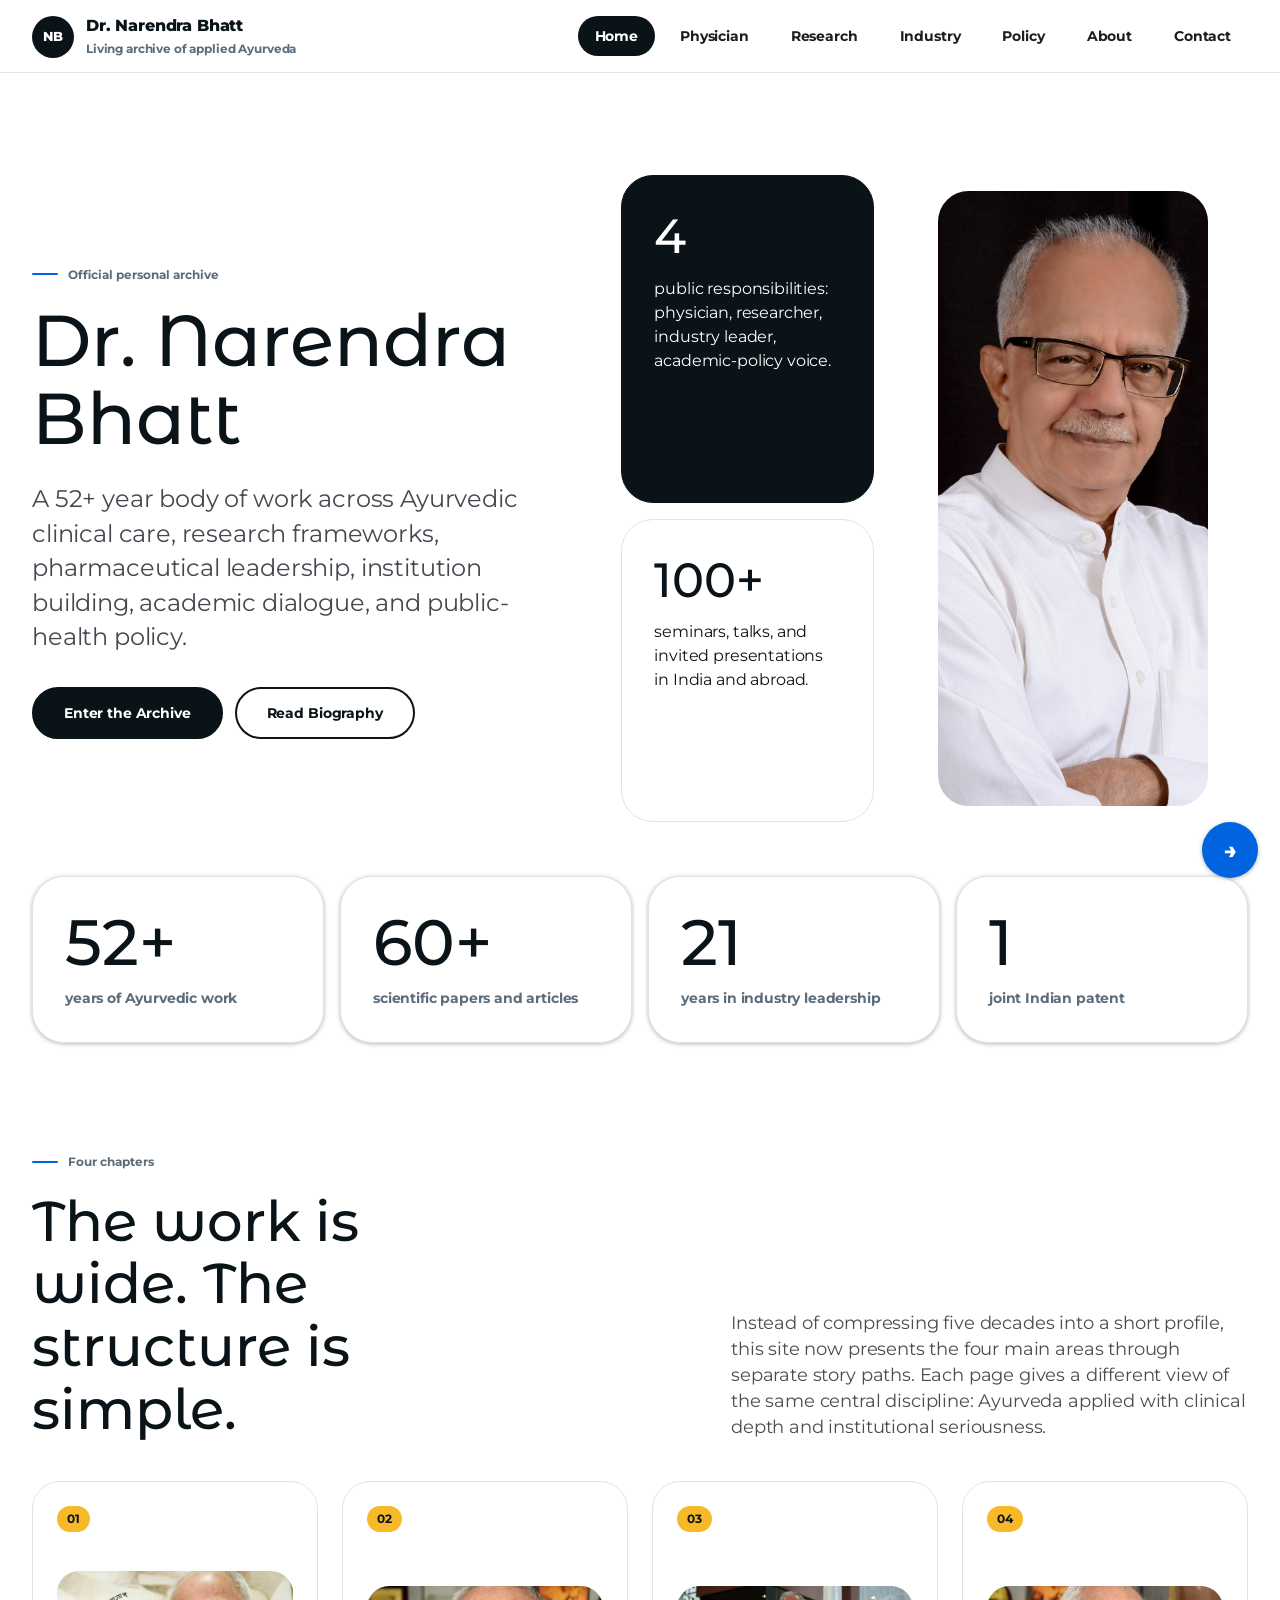
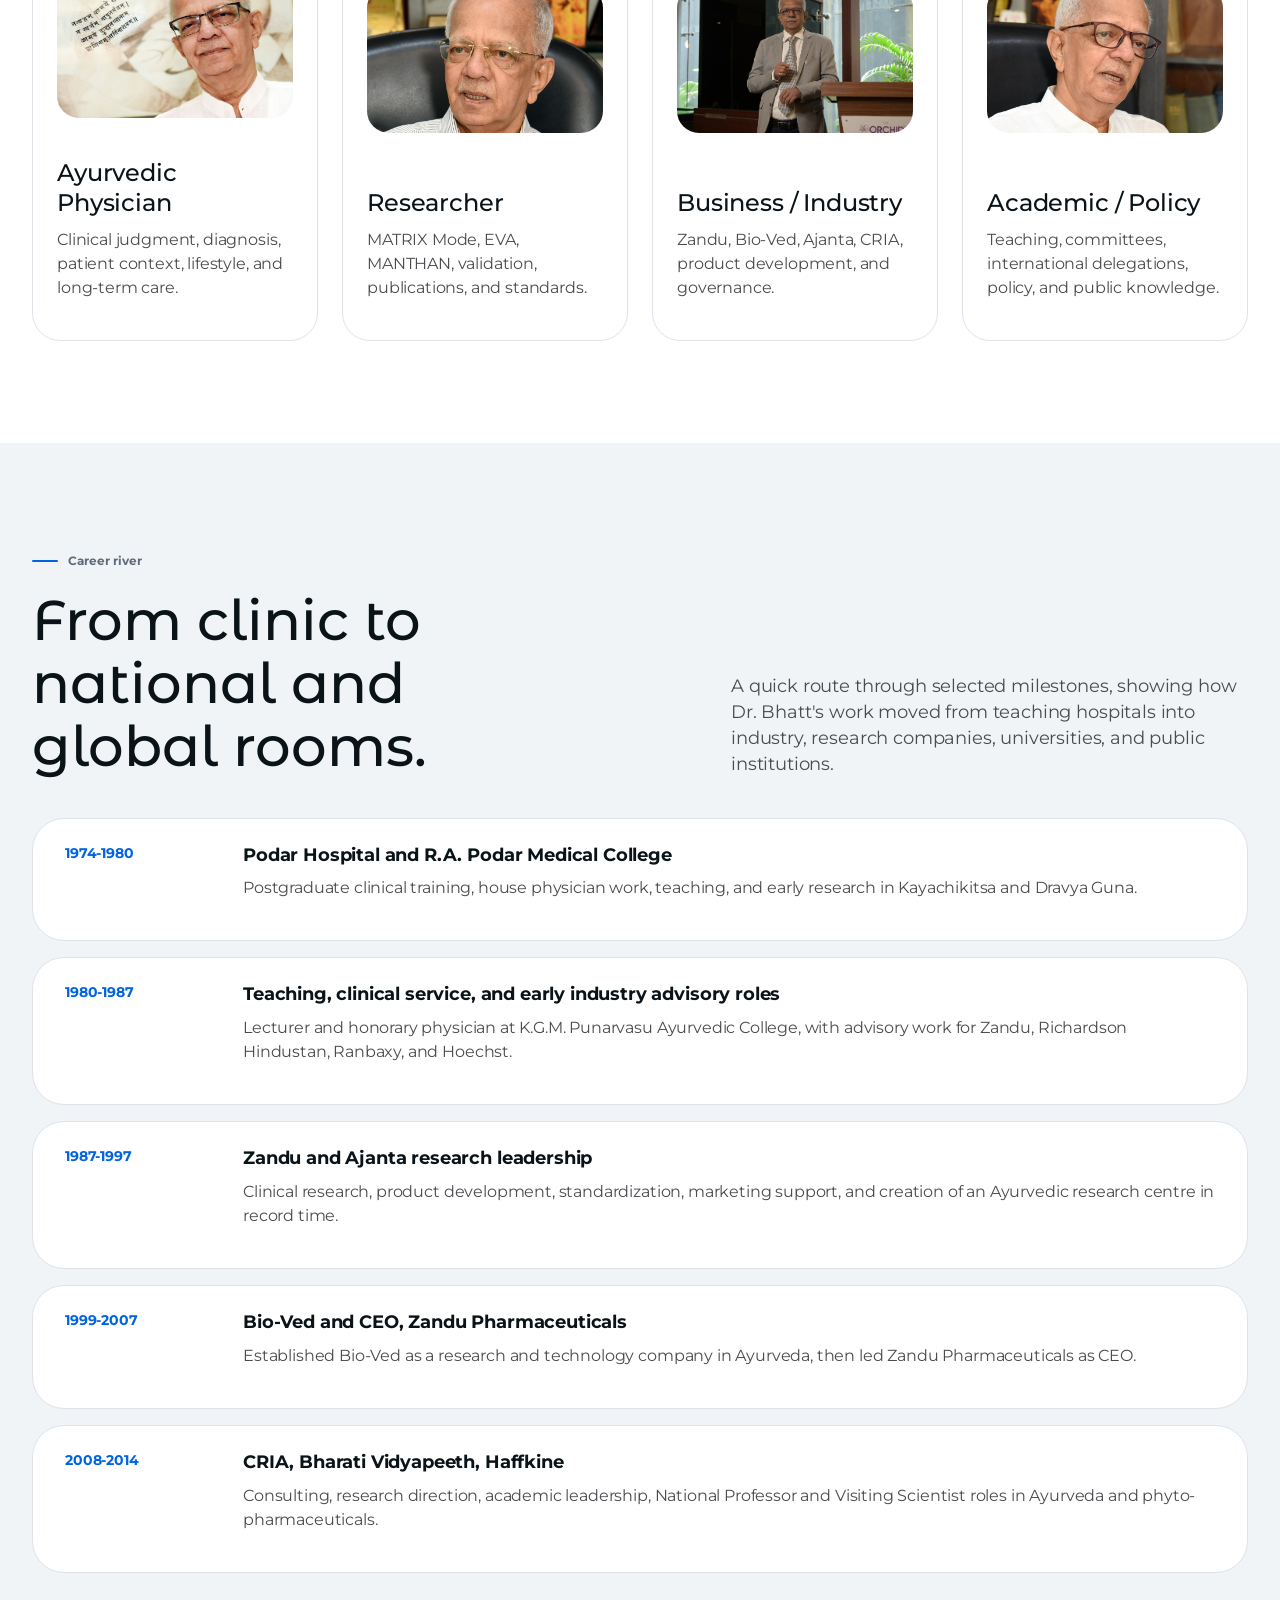
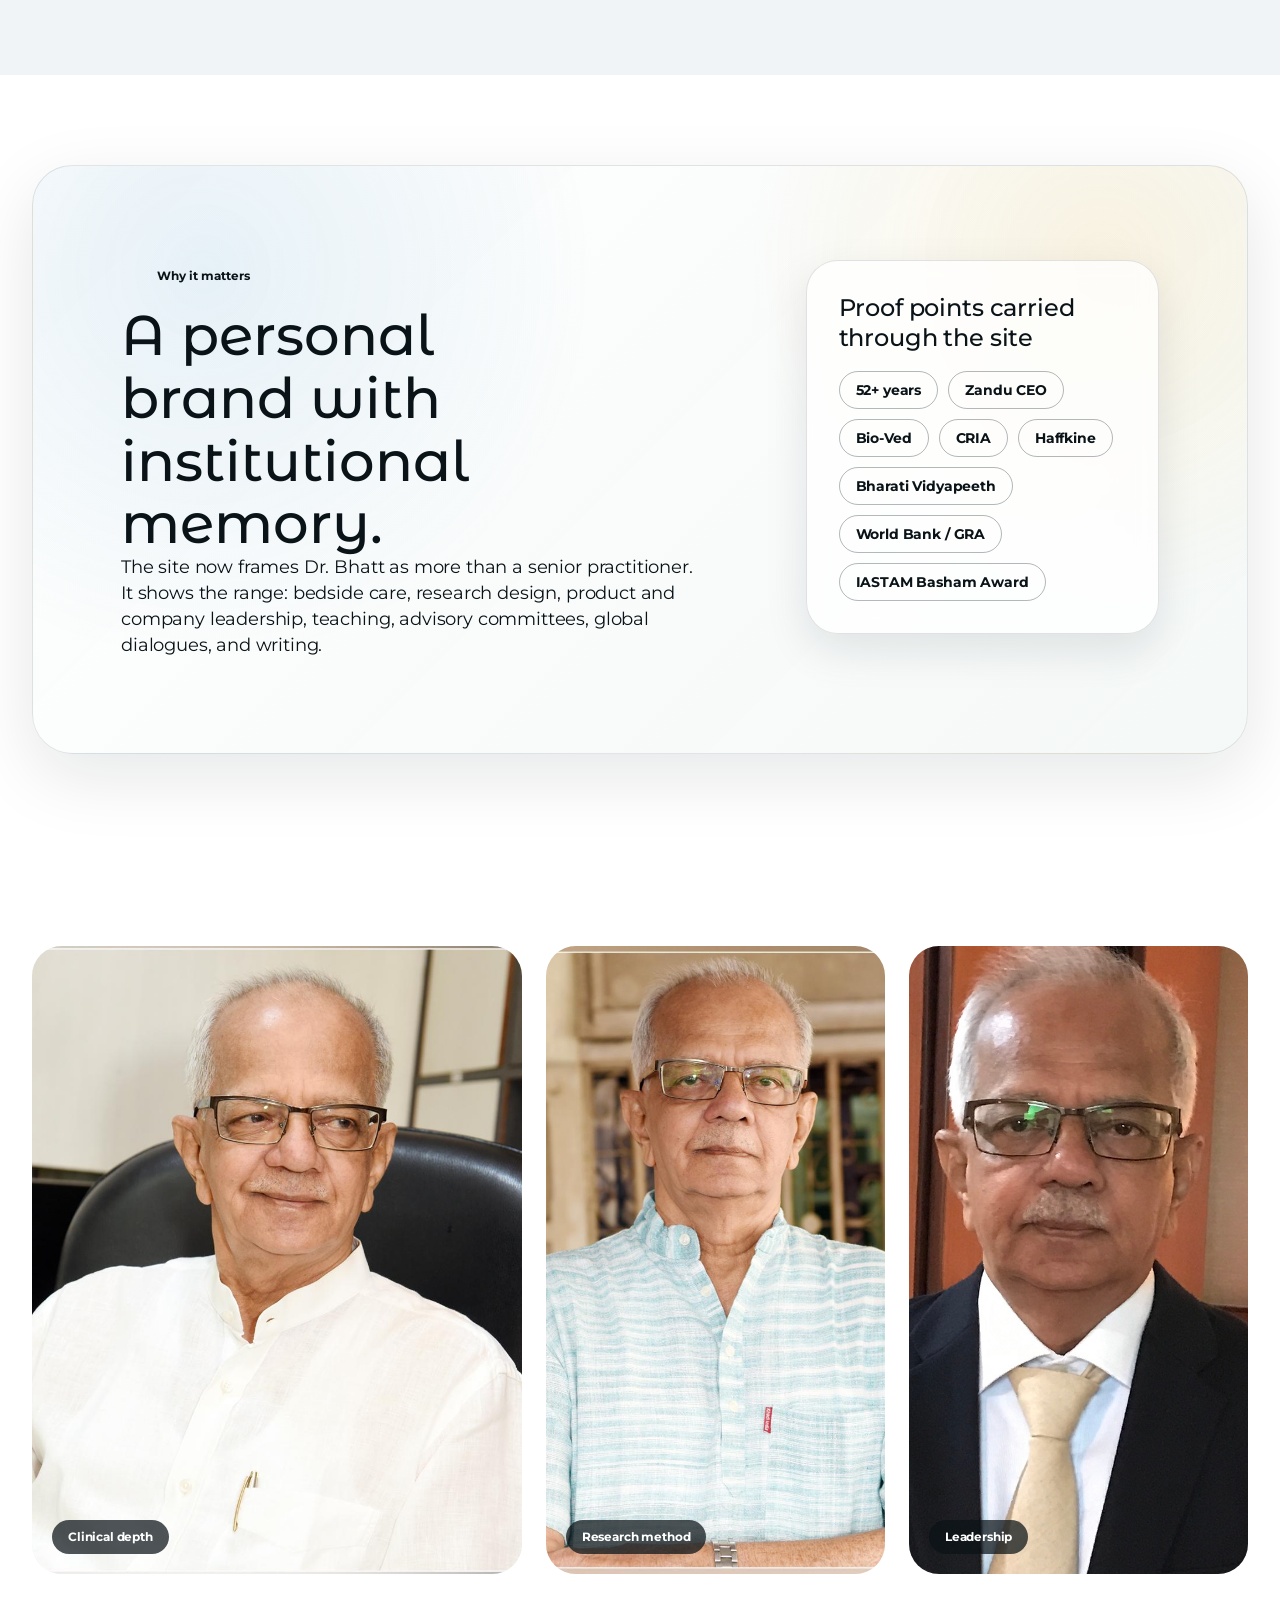
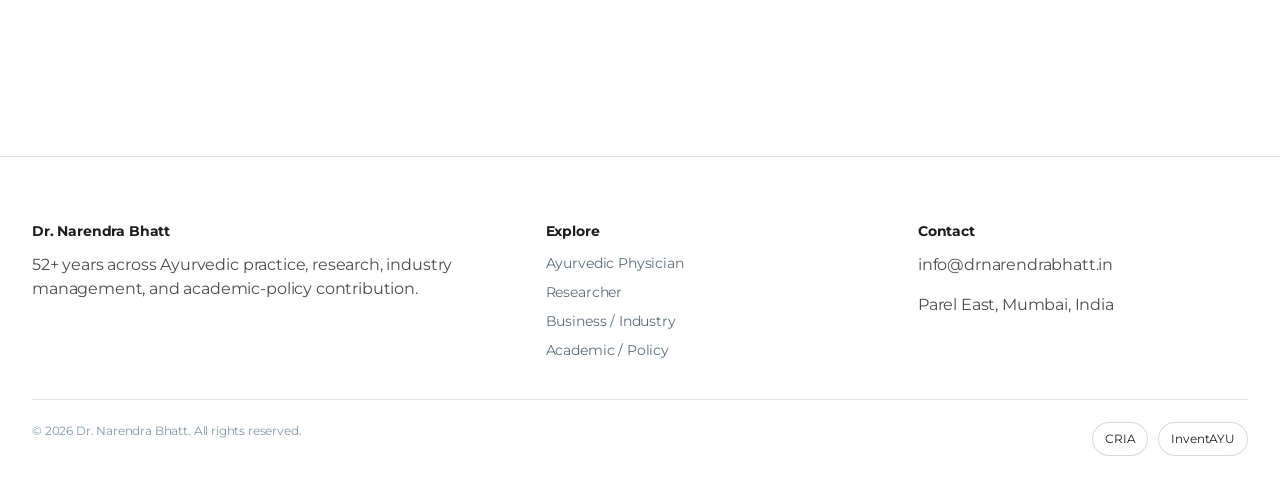
==== index.html @ 3ea7e9d1 "New layout fix" ====
<!doctype html>
<html lang="en">
  <head>
    <meta charset="UTF-8" />
    <meta name="viewport" content="width=device-width, initial-scale=1.0" />
    <title>Dr. Narendra Bhatt | Living Archive of Ayurveda Leadership</title>
    <meta name="description" content="The official personal website of Dr. Narendra Bhatt, presenting 52+ years as Ayurvedic physician, researcher, industry leader, and academic-policy contributor." />
    <link rel="preconnect" href="https://fonts.googleapis.com" />
    <link rel="preconnect" href="https://fonts.gstatic.com" crossorigin />
    <link href="https://fonts.googleapis.com/css2?family=Inter:wght@400;500;600;700;800;900&family=Montserrat:wght@400;500;600;700;800;900&display=swap" rel="stylesheet" />
    <link rel="icon" href="favicon.svg" type="image/svg+xml" />
    <link rel="stylesheet" href="nsb-system.css" />
  </head>
  <body>
    <header class="site-header">
      <nav class="nav-container" aria-label="Primary navigation">
        <a class="logo" href="index.html">Dr. Narendra Bhatt <span>Living archive of applied Ayurveda</span></a>
        <button class="mobile-menu-btn" id="mobileMenuBtn" type="button" aria-label="Open navigation" aria-expanded="false"><span class="hamburger-line"></span><span class="hamburger-line"></span><span class="hamburger-line"></span></button>
        <ul class="nav-links" id="navLinks">
          <li><a class="active" href="index.html">Home</a></li>
          <li><a href="clinical.html">Physician</a></li>
          <li><a href="research-hub.html">Research</a></li>
          <li><a href="industry.html">Industry</a></li>
          <li><a href="academic-policy.html">Policy</a></li>
          <li><a href="about.html">About</a></li>
          <li><a href="contact.html">Contact</a></li>
        </ul>
      </nav>
    </header>

    <main>
      <section class="archive-hero">
        <div class="hero-inner">
          <div class="reveal">
            <span class="eyebrow">Official personal archive</span>
            <h1>Dr. Narendra <span class="display-accent">Bhatt</span></h1>
            <p class="lead">A 52+ year body of work across Ayurvedic clinical care, research frameworks, pharmaceutical leadership, institution building, academic dialogue, and public-health policy.</p>
            <div class="hero-actions">
              <a class="button primary" href="#chapters">Enter the Archive</a>
              <a class="button ghost-on-dark" href="about.html">Read Biography</a>
            </div>
          </div>
          <div class="hero-dossier reveal">
            <div class="dossier-notes">
              <article class="note-card dark-note"><strong>4</strong><p>public responsibilities: physician, researcher, industry leader, academic-policy voice.</p></article>
              <article class="note-card"><strong>100+</strong><p>seminars, talks, and invited presentations in India and abroad.</p></article>
            </div>
            <figure class="portrait-stack">
              <img src="NSBPhotosSelectedForWebsite/DrNarendraBhattForAnnasahebPatwardhanPuraskar2025.JPG" alt="Dr. Narendra Bhatt portrait" />
            </figure>
          </div>
        </div>
      </section>

      <div class="stat-strip reveal" aria-label="Career highlights">
        <div class="stat-tile"><strong>52+</strong><span>years of Ayurvedic work</span></div>
        <div class="stat-tile"><strong>60+</strong><span>scientific papers and articles</span></div>
        <div class="stat-tile"><strong>21</strong><span>years in industry leadership</span></div>
        <div class="stat-tile"><strong>1</strong><span>joint Indian patent</span></div>
      </div>

      <section class="section" id="chapters">
        <div class="section-inner">
          <div class="split-heading reveal">
            <div>
              <span class="section-kicker">Four chapters</span>
              <h2 class="section-title">The work is wide. The structure is simple.</h2>
            </div>
            <p class="section-lede">Instead of compressing five decades into a short profile, this site now presents the four main areas through separate story paths. Each page gives a different view of the same central discipline: Ayurveda applied with clinical depth and institutional seriousness.</p>
          </div>
          <div class="chapter-board">
            <a class="chapter-link reveal" href="clinical.html">
              <span class="num">01</span>
              <img src="NSBPhotosSelectedForWebsite/Ayurvedic%20Physician/N%2033.jpg" alt="Dr. Narendra Bhatt in an Ayurvedic physician portrait" />
              <div><h3>Ayurvedic Physician</h3><p>Clinical judgment, diagnosis, patient context, lifestyle, and long-term care.</p></div>
            </a>
            <a class="chapter-link reveal" href="research-hub.html">
              <span class="num">02</span>
              <img src="NSBPhotosSelectedForWebsite/Research/MMP_7337%20copy.jpg" alt="Dr. Narendra Bhatt research portrait" />
              <div><h3>Researcher</h3><p>MATRIX Mode, EVA, MANTHAN, validation, publications, and standards.</p></div>
            </a>
            <a class="chapter-link reveal" href="industry.html">
              <span class="num">03</span>
              <img src="NSBPhotosSelectedForWebsite/ManagementCRIA/N%2028.JPG" alt="Dr. Narendra Bhatt industry and management portrait" />
              <div><h3>Business / Industry</h3><p>Zandu, Bio-Ved, Ajanta, CRIA, product development, and governance.</p></div>
            </a>
            <a class="chapter-link reveal" href="academic-policy.html">
              <span class="num">04</span>
              <img src="NSBPhotosSelectedForWebsite/Lakshanik/N%2031.JPG" alt="Dr. Narendra Bhatt speaking in an academic setting" />
              <div><h3>Academic / Policy</h3><p>Teaching, committees, international delegations, policy, and public knowledge.</p></div>
            </a>
          </div>
        </div>
      </section>

      <section class="section dark">
        <div class="section-inner">
          <div class="split-heading reveal">
            <div>
              <span class="section-kicker">Career river</span>
              <h2 class="section-title">From clinic to national and global rooms.</h2>
            </div>
            <p class="section-lede">A quick route through selected milestones, showing how Dr. Bhatt's work moved from teaching hospitals into industry, research companies, universities, and public institutions.</p>
          </div>
          <div class="timeline-river">
            <article class="timeline-item reveal"><time>1974-1980</time><div><h3>Podar Hospital and R.A. Podar Medical College</h3><p>Postgraduate clinical training, house physician work, teaching, and early research in Kayachikitsa and Dravya Guna.</p></div></article>
            <article class="timeline-item reveal"><time>1980-1987</time><div><h3>Teaching, clinical service, and early industry advisory roles</h3><p>Lecturer and honorary physician at K.G.M. Punarvasu Ayurvedic College, with advisory work for Zandu, Richardson Hindustan, Ranbaxy, and Hoechst.</p></div></article>
            <article class="timeline-item reveal"><time>1987-1997</time><div><h3>Zandu and Ajanta research leadership</h3><p>Clinical research, product development, standardization, marketing support, and creation of an Ayurvedic research centre in record time.</p></div></article>
            <article class="timeline-item reveal"><time>1999-2007</time><div><h3>Bio-Ved and CEO, Zandu Pharmaceuticals</h3><p>Established Bio-Ved as a research and technology company in Ayurveda, then led Zandu Pharmaceuticals as CEO.</p></div></article>
            <article class="timeline-item reveal"><time>2008-2014</time><div><h3>CRIA, Bharati Vidyapeeth, Haffkine</h3><p>Consulting, research direction, academic leadership, National Professor and Visiting Scientist roles in Ayurveda and phyto-pharmaceuticals.</p></div></article>
          </div>
        </div>
      </section>

      <section class="feature-room section" style="--room-image: url('NSBPhotosSelectedForWebsite/Lakshanik/N%207.jpg'); --room-image-position: center top;">
        <div class="section-inner room-grid">
          <div class="reveal">
            <span class="section-kicker">Why it matters</span>
            <h2 class="section-title">A personal brand with institutional memory.</h2>
            <p class="section-lede">The site now frames Dr. Bhatt as more than a senior practitioner. It shows the range: bedside care, research design, product and company leadership, teaching, advisory committees, global dialogues, and writing.</p>
          </div>
          <aside class="room-panel reveal">
            <h3>Proof points carried through the site</h3>
            <ul class="pill-list">
              <li>52+ years</li>
              <li>Zandu CEO</li>
              <li>Bio-Ved</li>
              <li>CRIA</li>
              <li>Haffkine</li>
              <li>Bharati Vidyapeeth</li>
              <li>World Bank / GRA</li>
              <li>IASTAM Basham Award</li>
            </ul>
          </aside>
        </div>
      </section>

      <section class="section">
        <div class="section-inner photo-run reveal">
          <figure><img src="NSBPhotosSelectedForWebsite/Ayurvedic%20Physician/MMP_7392%20copy.jpg" alt="Dr. Narendra Bhatt in clinical conversation" /><figcaption>Clinical depth</figcaption></figure>
          <figure><img src="NSBPhotosSelectedForWebsite/Research/MMP_7429%20copy.jpg" alt="Dr. Narendra Bhatt research profile" /><figcaption>Research method</figcaption></figure>
          <figure><img src="NSBPhotosSelectedForWebsite/ManagementCRIA/N%2010.jpg" alt="Dr. Narendra Bhatt in management portrait" /><figcaption>Leadership</figcaption></figure>
        </div>
      </section>
    </main>

    <a class="floating-cta" href="contact.html" aria-label="Contact Dr. Narendra Bhatt">&rarr;</a>
    <footer class="site-footer">
      <div class="footer-grid">
        <div class="footer-col"><h3>Dr. Narendra Bhatt</h3><p>52+ years across Ayurvedic practice, research, industry management, and academic-policy contribution.</p></div>
        <div class="footer-col"><h3>Explore</h3><ul class="footer-links"><li><a href="clinical.html">Ayurvedic Physician</a></li><li><a href="research-hub.html">Researcher</a></li><li><a href="industry.html">Business / Industry</a></li><li><a href="academic-policy.html">Academic / Policy</a></li></ul></div>
        <div class="footer-col"><h3>Contact</h3><p>info@drnarendrabhatt.in</p><p>Parel East, Mumbai, India</p></div>
      </div>
      <div class="footer-bottom"><span>&copy; 2026 Dr. Narendra Bhatt. All rights reserved.</span><span class="ecosystem-links"><a href="../CRIA/index.html">CRIA</a><a href="../inventayu/index.html">InventAYU</a></span></div>
    </footer>
    <script src="nsb-system.js"></script>
  </body>
</html>
---- nsb-system.css ----
:root {
  --canvas: #ffffff;
  --surface-soft: #f1f4f7;
  --surface-tint: #f7f9fb;
  --ink-deep: #0a1317;
  --ink: #1c1e21;
  --charcoal: #444950;
  --slate: #4b4c4f;
  --steel: #5d6c7b;
  --stone: #8595a4;
  --hairline: #ced0d4;
  --hairline-soft: #dee3e9;
  --primary: #0064e0;
  --primary-deep: #0457cb;
  --warning: #f7b928;
  --success: #31a24c;
  --radius-xl: 16px;
  --radius-xxl: 24px;
  --radius-xxxl: 32px;
  --radius-feature: 40px;
  --radius-full: 100px;
  --shadow-sticky: rgba(20, 22, 26, 0.3) 0 1px 4px 0;
  --container: min(1380px, calc(100vw - 64px));
  --sans: Montserrat, Inter, "Helvetica Neue", Arial, sans-serif;
  --display: Montserrat, Inter, "Helvetica Neue", Arial, sans-serif;
}

* {
  box-sizing: border-box;
}

html {
  scroll-behavior: smooth;
}

body {
  margin: 0;
  min-height: 100vh;
  color: var(--ink);
  background: var(--canvas);
  font-family: var(--sans);
  font-size: 16px;
  letter-spacing: -0.16px;
  line-height: 1.5;
  -webkit-font-smoothing: antialiased;
}

body::after {
  content: "";
  position: fixed;
  inset: 0 auto auto 0;
  z-index: 90;
  width: calc(var(--scroll, 0) * 100%);
  height: 3px;
  background: var(--primary);
  pointer-events: none;
}

img,
svg {
  display: block;
  max-width: 100%;
}

img {
  height: auto;
}

a {
  color: inherit;
  text-decoration: none;
}

button,
input,
textarea {
  font: inherit;
}

h1,
h2,
h3,
p {
  margin-top: 0;
}

p {
  color: var(--slate);
}

.site-header {
  position: sticky;
  top: 0;
  z-index: 80;
  background: rgba(255, 255, 255, 0.92);
  border-bottom: 1px solid var(--hairline-soft);
  backdrop-filter: blur(18px);
}

.nav-container {
  width: var(--container);
  min-height: 72px;
  margin: 0 auto;
  display: flex;
  align-items: center;
  justify-content: space-between;
  gap: 28px;
}

.logo {
  position: relative;
  min-height: 44px;
  padding-left: 54px;
  display: inline-flex;
  flex-direction: column;
  justify-content: center;
  color: var(--ink-deep);
  font-weight: 800;
}

.logo::before {
  content: "NB";
  position: absolute;
  left: 0;
  top: 2px;
  width: 42px;
  height: 42px;
  display: grid;
  place-items: center;
  border-radius: 50%;
  color: var(--canvas);
  background: var(--ink-deep);
  font-size: 13px;
  font-weight: 800;
  letter-spacing: -0.14px;
}

.logo span {
  display: block;
  margin-top: 2px;
  color: var(--steel);
  font-size: 12px;
  font-weight: 700;
  letter-spacing: -0.14px;
  white-space: nowrap;
}

.nav-links {
  display: flex;
  align-items: center;
  gap: 8px;
  margin: 0;
  padding: 0;
  list-style: none;
}

.nav-links a {
  display: inline-flex;
  min-height: 40px;
  align-items: center;
  justify-content: center;
  padding: 8px 16px;
  border: 1px solid transparent;
  border-radius: var(--radius-full);
  color: var(--ink);
  font-size: 14px;
  font-weight: 700;
  letter-spacing: -0.14px;
  line-height: 1.43;
}

.nav-links a:hover,
.nav-links a.active {
  color: var(--canvas);
  background: var(--ink-deep);
}

.mobile-menu-btn {
  display: none;
  width: 44px;
  height: 44px;
  border: 1px solid var(--hairline);
  border-radius: 50%;
  background: var(--canvas);
  color: var(--ink);
}

.hamburger-line {
  display: block;
  width: 18px;
  height: 2px;
  margin: 4px auto;
  background: currentColor;
  transition: transform 0.2s ease, opacity 0.2s ease;
}

.section,
.page-hero,
.archive-hero {
  padding: clamp(64px, 8vw, 120px) 0;
}

.section-inner,
.hero-inner,
.footer-grid,
.footer-bottom {
  width: var(--container);
  margin: 0 auto;
}

.archive-hero,
.page-hero {
  position: relative;
  overflow: hidden;
  color: var(--ink-deep);
  background: var(--canvas);
}

.archive-hero {
  min-height: min(860px, calc(100vh - 72px));
}

.page-hero.clinical,
.page-hero.research,
.page-hero.industry,
.page-hero.policy {
  background: var(--surface-soft);
}

.hero-inner {
  position: relative;
  z-index: 1;
  display: grid;
  grid-template-columns: minmax(0, 0.9fr) minmax(420px, 1.1fr);
  gap: clamp(32px, 6vw, 80px);
  align-items: center;
}

.eyebrow,
.section-kicker,
.meta {
  display: inline-flex;
  align-items: center;
  gap: 10px;
  margin-bottom: 20px;
  color: var(--steel);
  font-size: 12px;
  font-weight: 700;
  letter-spacing: 0;
  line-height: 1.33;
}

.eyebrow::before,
.section-kicker::before {
  content: "";
  width: 26px;
  height: 2px;
  border-radius: 99px;
  background: var(--primary);
}

h1 {
  max-width: 12ch;
  margin-bottom: 24px;
  font-family: var(--display);
  font-size: clamp(44px, 6vw, 72px);
  font-weight: 500;
  letter-spacing: 0;
  line-height: 1.08;
  font-feature-settings: "ss01", "ss02";
}

.page-title {
  max-width: 13ch;
}

.display-accent {
  display: block;
  color: var(--ink-deep);
  font-style: normal;
}

.lead {
  max-width: 690px;
  margin-bottom: 32px;
  color: var(--charcoal);
  font-size: clamp(18px, 2vw, 24px);
  font-weight: 400;
  letter-spacing: -0.16px;
  line-height: 1.44;
}

.hero-actions,
.action-row {
  display: flex;
  flex-wrap: wrap;
  gap: 12px;
  align-items: center;
}

.button {
  display: inline-flex;
  min-height: 48px;
  align-items: center;
  justify-content: center;
  padding: 14px 30px;
  border: 2px solid rgba(10, 19, 23, 0.12);
  border-radius: var(--radius-full);
  background: transparent;
  color: var(--ink-deep);
  font-size: 14px;
  font-weight: 700;
  letter-spacing: -0.14px;
  line-height: 1.43;
  transition: transform 0.2s ease, background 0.2s ease;
}

.button:hover {
  transform: translateY(-1px);
}

.button.primary,
.button.on-dark {
  border-color: var(--ink-deep);
  background: var(--ink-deep);
  color: var(--canvas);
}

.button.ghost-on-dark {
  color: var(--ink-deep);
  background: transparent;
  border-color: var(--ink-deep);
}

.hero-dossier {
  display: grid;
  grid-template-columns: 0.72fr 1fr;
  gap: 24px;
  align-items: stretch;
}

.portrait-stack {
  position: relative;
  min-height: 610px;
  overflow: hidden;
  border-radius: var(--radius-xxxl);
  background: var(--surface-soft);
}

.portrait-stack img {
  width: 100%;
  height: 100%;
  min-height: 610px;
  object-fit: cover;
  filter: saturate(1.02) contrast(1.01);
}

.portrait-stack::after {
  content: "1974 / 2026";
  position: absolute;
  right: 24px;
  bottom: 24px;
  padding: 6px 12px;
  border-radius: var(--radius-full);
  color: var(--canvas);
  background: rgba(10, 19, 23, 0.68);
  font-size: 12px;
  font-weight: 700;
  letter-spacing: 0;
}

.dossier-notes {
  display: grid;
  gap: 16px;
}

.note-card,
.stat-tile,
.paper-card,
.timeline-item,
.chapter-link,
.evidence-card,
.contact-card,
.field-card {
  border: 1px solid var(--hairline-soft);
  border-radius: var(--radius-xxxl);
  background: var(--canvas);
}

.note-card {
  padding: 32px;
}

.note-card.dark-note {
  color: var(--canvas);
  background: var(--ink-deep);
  border-color: var(--ink-deep);
}

.note-card strong {
  display: block;
  margin-bottom: 12px;
  color: inherit;
  font-size: 48px;
  font-weight: 500;
  line-height: 1.17;
}

.note-card p,
.note-card.dark-note p {
  margin-bottom: 0;
  color: inherit;
}

.stat-strip {
  width: var(--container);
  margin: -48px auto 0;
  position: relative;
  z-index: 4;
  display: grid;
  grid-template-columns: repeat(4, 1fr);
  gap: 16px;
}

.stat-tile {
  min-height: 154px;
  padding: 32px;
  background: var(--canvas);
  box-shadow: var(--shadow-sticky);
}

.stat-tile strong {
  display: block;
  margin-bottom: 10px;
  color: var(--ink-deep);
  font-size: clamp(40px, 5vw, 64px);
  font-weight: 500;
  line-height: 1.05;
}

.stat-tile span {
  color: var(--steel);
  font-size: 14px;
  font-weight: 700;
  line-height: 1.43;
}

.split-heading {
  display: grid;
  grid-template-columns: minmax(0, 0.86fr) minmax(300px, 0.7fr);
  gap: clamp(28px, 5vw, 72px);
  align-items: end;
  margin-bottom: 40px;
}

.section-title {
  max-width: 13ch;
  margin: 0;
  color: var(--ink-deep);
  font-family: var(--display);
  font-size: clamp(36px, 5vw, 56px);
  font-weight: 500;
  letter-spacing: 0;
  line-height: 1.12;
  font-feature-settings: "ss01", "ss02";
}

.section-lede {
  max-width: 640px;
  margin-bottom: 0;
  color: var(--slate);
  font-size: 18px;
  line-height: 1.44;
}

.chapter-board {
  display: grid;
  grid-template-columns: repeat(4, 1fr);
  gap: 24px;
}

.chapter-link {
  min-height: 460px;
  display: flex;
  flex-direction: column;
  justify-content: space-between;
  gap: 24px;
  padding: 24px;
  overflow: hidden;
  transition: transform 0.2s ease;
}

.chapter-link:hover {
  transform: translateY(-4px);
}

.chapter-link img {
  width: 100%;
  aspect-ratio: 4 / 3;
  object-fit: cover;
  border-radius: var(--radius-xxl);
}

.chapter-link .num {
  width: fit-content;
  padding: 4px 10px;
  border-radius: var(--radius-full);
  color: var(--ink-deep);
  background: var(--warning);
  font-size: 12px;
  font-weight: 700;
}

.chapter-link h3 {
  margin-bottom: 10px;
  color: var(--ink-deep);
  font-size: 24px;
  font-weight: 500;
  line-height: 1.25;
}

.timeline-river {
  display: grid;
  gap: 16px;
}

.timeline-river::before {
  display: none;
}

.timeline-item {
  display: grid;
  grid-template-columns: 150px 1fr;
  gap: 28px;
  padding: 24px 32px;
}

.timeline-item time {
  color: var(--primary);
  font-size: 14px;
  font-weight: 700;
  line-height: 1.43;
}

.timeline-item h3 {
  margin-bottom: 8px;
  color: var(--ink-deep);
  font-size: 18px;
  font-weight: 700;
  line-height: 1.44;
}

.dark {
  color: var(--ink);
  background: var(--surface-soft);
}

.dark p,
.feature-room p,
.site-footer p {
  color: var(--slate);
}

.feature-room {
  margin: 0 auto;
  width: var(--container);
  color: var(--canvas);
  background:
    linear-gradient(rgba(10, 19, 23, 0.56), rgba(10, 19, 23, 0.56)),
    var(--room-image, linear-gradient(135deg, #0a1317, #444950));
  background-position: var(--room-image-position, center);
  background-size: cover;
  border-radius: var(--radius-feature);
}

.room-grid {
  width: 100%;
  display: grid;
  grid-template-columns: minmax(0, 0.86fr) minmax(320px, 0.5fr);
  gap: clamp(32px, 6vw, 80px);
  align-items: start;
}

.room-grid > div:first-child {
  max-width: 580px;
}

.feature-room .section-title,
.feature-room .section-kicker,
.feature-room p {
  color: var(--canvas);
}

.feature-room .section-kicker::before {
  background: var(--canvas);
}

.room-panel {
  padding: 32px;
  border-radius: var(--radius-xxxl);
  background: rgba(255, 255, 255, 0.14);
  backdrop-filter: blur(10px);
}

.room-panel h3 {
  margin-bottom: 18px;
  color: var(--canvas);
  font-size: 24px;
  font-weight: 500;
  line-height: 1.25;
}

.pill-list {
  display: flex;
  flex-wrap: wrap;
  gap: 10px;
  margin: 0;
  padding: 0;
  list-style: none;
}

.pill-list li {
  padding: 8px 16px;
  border: 1px solid currentColor;
  border-radius: var(--radius-full);
  color: inherit;
  font-size: 14px;
  font-weight: 700;
  line-height: 1.43;
}

.field-grid,
.evidence-grid,
.contact-grid {
  display: grid;
  grid-template-columns: repeat(3, 1fr);
  gap: 24px;
}

.field-card,
.evidence-card,
.contact-card,
.paper-card {
  padding: 32px;
}

.field-card h3,
.evidence-card h3,
.paper-card h3,
.contact-card h3 {
  margin-bottom: 10px;
  color: var(--ink-deep);
  font-size: 24px;
  font-weight: 500;
  line-height: 1.25;
}

.icon-mark {
  width: 48px;
  height: 48px;
  margin-bottom: 24px;
  display: grid;
  place-items: center;
  border-radius: 50%;
  color: var(--canvas);
  background: var(--primary);
  font-size: 13px;
  font-weight: 800;
}

.photo-run {
  display: grid;
  grid-template-columns: 1.3fr 0.9fr 0.9fr;
  gap: 24px;
}

.photo-run figure {
  margin: 0;
  position: relative;
  min-height: 360px;
  overflow: hidden;
  border-radius: var(--radius-xxxl);
  background: var(--surface-soft);
}

.photo-run figure:first-child {
  min-height: 560px;
}

.photo-run img {
  width: 100%;
  height: 100%;
  object-fit: cover;
  object-position: center top;
}

.photo-run figcaption {
  position: absolute;
  left: 20px;
  bottom: 20px;
  padding: 8px 16px;
  border-radius: var(--radius-full);
  color: var(--canvas);
  background: rgba(10, 19, 23, 0.72);
  font-size: 12px;
  font-weight: 700;
}

.paper-wall {
  display: grid;
  grid-template-columns: 0.8fr 1fr;
  gap: 24px;
}

.paper-card.highlight {
  color: var(--canvas);
  background: var(--ink-deep);
  border-color: var(--ink-deep);
}

.paper-card.highlight h3,
.paper-card.highlight p {
  color: var(--canvas);
}

.paper-list {
  display: grid;
  gap: 16px;
}

.paper-list article {
  padding: 24px;
  border: 1px solid var(--hairline-soft);
  border-radius: var(--radius-xl);
  background: var(--canvas);
}

.paper-list h3 {
  margin-bottom: 8px;
  color: var(--ink-deep);
  font-size: 18px;
  font-weight: 700;
  line-height: 1.44;
}

.publication-list,
.award-list {
  display: grid;
  gap: 16px;
  margin: 0;
  padding: 0;
  list-style: none;
}

.publication-list li,
.award-list li {
  padding: 24px;
  border: 1px solid var(--hairline-soft);
  border-radius: var(--radius-xl);
  background: var(--canvas);
  color: var(--slate);
}

.publication-list strong,
.award-list strong {
  display: block;
  margin-bottom: 4px;
  color: var(--ink-deep);
}

.two-column {
  display: grid;
  grid-template-columns: minmax(0, 0.85fr) minmax(320px, 0.55fr);
  gap: clamp(28px, 6vw, 76px);
  align-items: start;
}

.sticky-note {
  position: sticky;
  top: 96px;
  padding: 32px;
  border: 1px solid var(--hairline-soft);
  border-radius: var(--radius-xxxl);
  background: var(--canvas);
  box-shadow: var(--shadow-sticky);
}

.sticky-note h2 {
  color: var(--ink-deep);
  font-size: 36px;
  font-weight: 500;
  line-height: 1.28;
}

.bio-copy p {
  font-size: 18px;
  line-height: 1.44;
}

.quote-panel {
  width: var(--container);
  margin: 0 auto;
  padding: clamp(48px, 7vw, 80px);
  border-radius: var(--radius-feature);
  color: var(--canvas);
  background: var(--ink-deep);
}

.quote-panel blockquote {
  max-width: 980px;
  margin: 0;
  font-size: clamp(32px, 5vw, 56px);
  font-weight: 500;
  line-height: 1.12;
}

.contact-grid {
  grid-template-columns: 0.8fr 1.2fr;
}

.contact-card {
  background: var(--canvas);
}

.contact-form {
  display: grid;
  gap: 16px;
  padding: 32px;
  border: 1px solid var(--hairline-soft);
  border-radius: var(--radius-xxxl);
  background: var(--canvas);
}

.contact-form label {
  display: grid;
  gap: 8px;
  color: var(--ink);
  font-size: 14px;
  font-weight: 700;
  line-height: 1.43;
}

.contact-form input,
.contact-form textarea {
  width: 100%;
  min-height: 44px;
  border: 1px solid var(--hairline);
  border-radius: 8px;
  padding: 12px;
  background: var(--canvas);
  color: var(--ink);
}

.contact-form input:focus,
.contact-form textarea:focus {
  outline: none;
  border: 2px solid var(--primary);
}

.contact-form textarea {
  min-height: 150px;
  resize: vertical;
}

.floating-cta {
  position: fixed;
  right: 22px;
  bottom: 22px;
  z-index: 60;
  width: 56px;
  height: 56px;
  display: grid;
  place-items: center;
  border-radius: 50%;
  color: var(--canvas);
  background: var(--primary);
  box-shadow: var(--shadow-sticky);
  font-size: 22px;
  font-weight: 800;
}

.site-footer {
  margin-top: 80px;
  color: var(--ink);
  background: var(--canvas);
  border-top: 1px solid var(--hairline-soft);
}

.footer-grid {
  display: grid;
  grid-template-columns: 1fr 0.7fr 0.7fr;
  gap: 42px;
  padding: 64px 0 38px;
}

.footer-col h3 {
  margin-bottom: 12px;
  color: var(--ink);
  font-size: 14px;
  font-weight: 700;
  line-height: 1.43;
}

.footer-links {
  display: grid;
  gap: 8px;
  margin: 0;
  padding: 0;
  list-style: none;
  color: var(--steel);
  font-size: 14px;
}

.footer-links a:hover {
  color: var(--primary);
}

.footer-bottom {
  display: flex;
  justify-content: space-between;
  gap: 20px;
  padding: 22px 0;
  border-top: 1px solid var(--hairline-soft);
  color: var(--stone);
  font-size: 12px;
}

.reveal {
  opacity: 0;
  transform: translateY(22px);
}

.motion-ready .reveal {
  transition: opacity 0.6s ease, transform 0.6s ease;
}

.reveal.visible {
  opacity: 1;
  transform: none;
}

@media (max-width: 1040px) {
  .nav-links {
    position: fixed;
    left: 24px;
    right: 24px;
    top: 86px;
    display: none;
    flex-direction: column;
    align-items: stretch;
    padding: 16px;
    border: 1px solid var(--hairline-soft);
    border-radius: var(--radius-xxl);
    background: var(--canvas);
    box-shadow: var(--shadow-sticky);
  }

  .nav-links.active {
    display: flex;
  }

  .mobile-menu-btn {
    display: block;
  }

  .hero-inner,
  .split-heading,
  .room-grid,
  .two-column,
  .paper-wall,
  .contact-grid {
    grid-template-columns: 1fr;
  }

  .stat-strip,
  .chapter-board,
  .field-grid,
  .evidence-grid {
    grid-template-columns: repeat(2, 1fr);
  }

  .hero-dossier,
  .photo-run {
    grid-template-columns: 1fr;
  }

  .portrait-stack,
  .portrait-stack img {
    min-height: 500px;
  }
}

@media (max-width: 680px) {
  :root {
    --container: min(100vw - 32px, 1280px);
  }

  .section,
  .page-hero,
  .archive-hero {
    padding: 48px 0;
  }

  .archive-hero {
    min-height: auto;
  }

  .logo {
    min-height: 40px;
    padding-left: 46px;
    font-size: 14px;
  }

  .logo::before {
    width: 36px;
    height: 36px;
    top: 2px;
  }

  .logo span {
    max-width: 170px;
    font-size: 11px;
    white-space: normal;
  }

  h1 {
    font-size: clamp(36px, 11vw, 48px);
  }

  .lead {
    font-size: 18px;
  }

  .stat-strip,
  .chapter-board,
  .field-grid,
  .evidence-grid,
  .footer-grid {
    grid-template-columns: 1fr;
  }

  .stat-strip {
    margin-top: 0;
  }

  .chapter-link {
    min-height: auto;
  }

  .timeline-item {
    grid-template-columns: 1fr;
    gap: 8px;
  }

  .portrait-stack,
  .portrait-stack img,
  .photo-run figure,
  .photo-run figure:first-child {
    min-height: 360px;
  }

  .feature-room,
  .quote-panel {
    width: var(--container);
    border-radius: var(--radius-xxxl);
  }

  .floating-cta {
    width: 50px;
    height: 50px;
  }

  .footer-bottom {
    flex-direction: column;
  }
}

/* Hero and Background Image Crop Alignments */
.page-hero.clinical .portrait-stack img {
  object-position: 65% top;
}
.page-hero.research .portrait-stack img {
  object-position: center 20%;
}
.page-hero.industry .portrait-stack img {
  object-position: center 20%;
}
.page-hero.policy .portrait-stack img {
  object-position: center 20%;
}
.archive-hero .portrait-stack img {
  object-position: center 10%;
}
.archive-hero img[src*="DrNarendraBhatt.jpg"] {
  object-position: center 15%;
}

/* Homepage Chapters Card Focus Alignments */
.chapter-link img[src*="N 33.jpg"] {
  object-position: 65% top;
}
.chapter-link img[src*="MMP_7337"] {
  object-position: center top;
}
.chapter-link img[src*="N 28.JPG"] {
  object-position: center top;
}
.chapter-link img[src*="N 31.JPG"] {
  object-position: center top;
}


/* Attentive visual QA pass: safer portraits, padded overlays, responsive polish */
.hero-inner {
  align-items: center;
}
.portrait-stack {
  min-height: clamp(500px, 48vw, 620px);
  border-radius: clamp(28px, 2.4vw, 36px);
  isolation: isolate;
}
.portrait-stack img {
  min-height: clamp(500px, 48vw, 620px);
  object-fit: cover;
  object-position: center 18%;
  transform: scale(1.01);
}
.archive-hero .portrait-stack img,
.page-hero.policy .portrait-stack img,
.page-hero.research .portrait-stack img,
.page-hero.industry .portrait-stack img {
  object-position: center 18%;
}
.page-hero.clinical .portrait-stack img,
.chapter-link img[src*="N 33"] {
  object-position: 42% 24%;
}
.archive-hero img[src*="DrNarendraBhatt.jpg"],
.about .portrait-stack img {
  object-position: center 22%;
}
.chapter-link {
  border-radius: 28px;
}
.chapter-link img {
  aspect-ratio: 16 / 10;
  border-radius: 22px;
  object-position: center 22%;
}
.chapter-link img[src*="MMP_7337"] {
  object-position: 48% 18%;
}
.chapter-link img[src*="N 31"] {
  object-position: 50% 20%;
}
.feature-room.section {
  padding: clamp(54px, 7vw, 88px);
  min-height: clamp(520px, 46vw, 640px);
  display: grid;
  align-items: center;
}
.feature-room .section-title,
.feature-room .section-lede,
.feature-room .section-kicker {
  text-shadow: 0 2px 16px rgba(0,0,0,.28);
}
.feature-room .section-lede {
  max-width: 640px;
}
.room-panel {
  max-width: 460px;
  justify-self: end;
  background: rgba(10, 19, 23, .42);
  border: 1px solid rgba(255,255,255,.20);
}
.photo-run figure {
  border-radius: 30px;
}
.photo-run img {
  object-position: center 18%;
}
.photo-run img[src*="N%2021"],
.photo-run img[src*="N 21"],
.photo-run img[src*="N%2026"],
.photo-run img[src*="N 26"] {
  object-position: center 16%;
}
@media (max-width: 980px) {
  .hero-inner {
    gap: 32px;
  }
  .hero-dossier {
    grid-template-columns: 1fr;
  }
  .portrait-stack,
  .portrait-stack img {
    min-height: 460px;
  }
  .feature-room.section {
    padding: 40px;
  }
  .room-panel {
    justify-self: stretch;
    max-width: none;
  }
}
@media (max-width: 680px) {
  .portrait-stack,
  .portrait-stack img,
  .photo-run figure,
  .photo-run figure:first-child {
    min-height: 330px;
  }
  .feature-room.section {
    padding: 28px 22px;
    min-height: auto;
  }
  .room-grid {
    gap: 24px;
  }
  .chapter-link img {
    aspect-ratio: 5 / 3;
  }
}
/* Client QA refinement: remove portrait date chips, clean feature panels, preserve faces */
.portrait-stack::after {
  content: none !important;
  display: none !important;
}

.feature-room.section {
  margin-top: clamp(56px, 7vw, 104px);
  margin-bottom: clamp(56px, 7vw, 104px);
  color: var(--ink-deep);
  background:
    radial-gradient(circle at 14% 18%, rgba(17, 120, 183, .10), transparent 34%),
    radial-gradient(circle at 88% 16%, rgba(247, 183, 49, .12), transparent 30%),
    linear-gradient(135deg, rgba(255,255,255,.98), rgba(244,248,247,.96));
  border: 1px solid rgba(9, 22, 27, .10);
  box-shadow: 0 22px 70px rgba(9, 22, 27, .10);
}

.feature-room.section::before,
.feature-room.section::after {
  display: none;
}

.feature-room .section-title,
.feature-room .section-kicker,
.feature-room .section-lede,
.feature-room p {
  color: var(--ink-deep);
  text-shadow: none;
}

.feature-room .section-lede {
  color: var(--muted);
}

.feature-room .section-kicker::before {
  background: var(--accent-blue);
}

.room-panel {
  background: rgba(255,255,255,.78);
  border: 1px solid rgba(9,22,27,.12);
  box-shadow: 0 16px 44px rgba(9, 22, 27, .10);
  color: var(--ink-deep);
}

.room-panel h3,
.room-panel li {
  color: var(--ink-deep);
}

.room-panel li {
  border-color: rgba(9,22,27,.30);
}

.page-hero.clinical .portrait-stack,
.archive-hero .portrait-stack:has(img[src*="DrNarendraBhatt.jpg"]) {
  background: linear-gradient(145deg, #f9fbfa, #eaf0ef);
}

.page-hero.clinical .portrait-stack img,
.archive-hero .portrait-stack img[src*="DrNarendraBhatt.jpg"] {
  object-fit: contain;
  object-position: center center;
  transform: none;
  padding: clamp(10px, 1.4vw, 18px);
}

@media (max-width: 680px) {
  .feature-room.section {
    margin-top: 42px;
    margin-bottom: 42px;
  }

  .page-hero.clinical .portrait-stack img,
  .archive-hero .portrait-stack img[src*="DrNarendraBhatt.jpg"] {
    padding: 8px;
  }
}

/* Client QA refinement: remove broken hero portrait-card layout on text-led pages */
.hero-dossier.no-portrait {
  grid-template-columns: 1fr;
  max-width: 620px;
  justify-self: start;
}

.hero-dossier.no-portrait .dossier-notes {
  display: grid;
  grid-template-columns: repeat(2, minmax(0, 1fr));
  gap: 20px;
}

.hero-dossier.no-portrait .note-card {
  min-height: 230px;
}

@media (max-width: 720px) {
  .hero-dossier.no-portrait .dossier-notes {
    grid-template-columns: 1fr;
  }

  .hero-dossier.no-portrait .note-card {
    min-height: auto;
  }
}

/* Ecosystem links across Dr. Bhatt platforms */
.ecosystem-links {
  display: inline-flex;
  flex-wrap: wrap;
  gap: 10px;
  align-items: center;
}

.ecosystem-links a {
  color: var(--ink);
  text-decoration: none;
  border: 1px solid rgba(9,22,27,.16);
  border-radius: 999px;
  padding: 7px 12px;
  background: rgba(255,255,255,.72);
}

.ecosystem-links a:hover {
  color: var(--primary);
  border-color: rgba(0, 102, 255, .28);
}
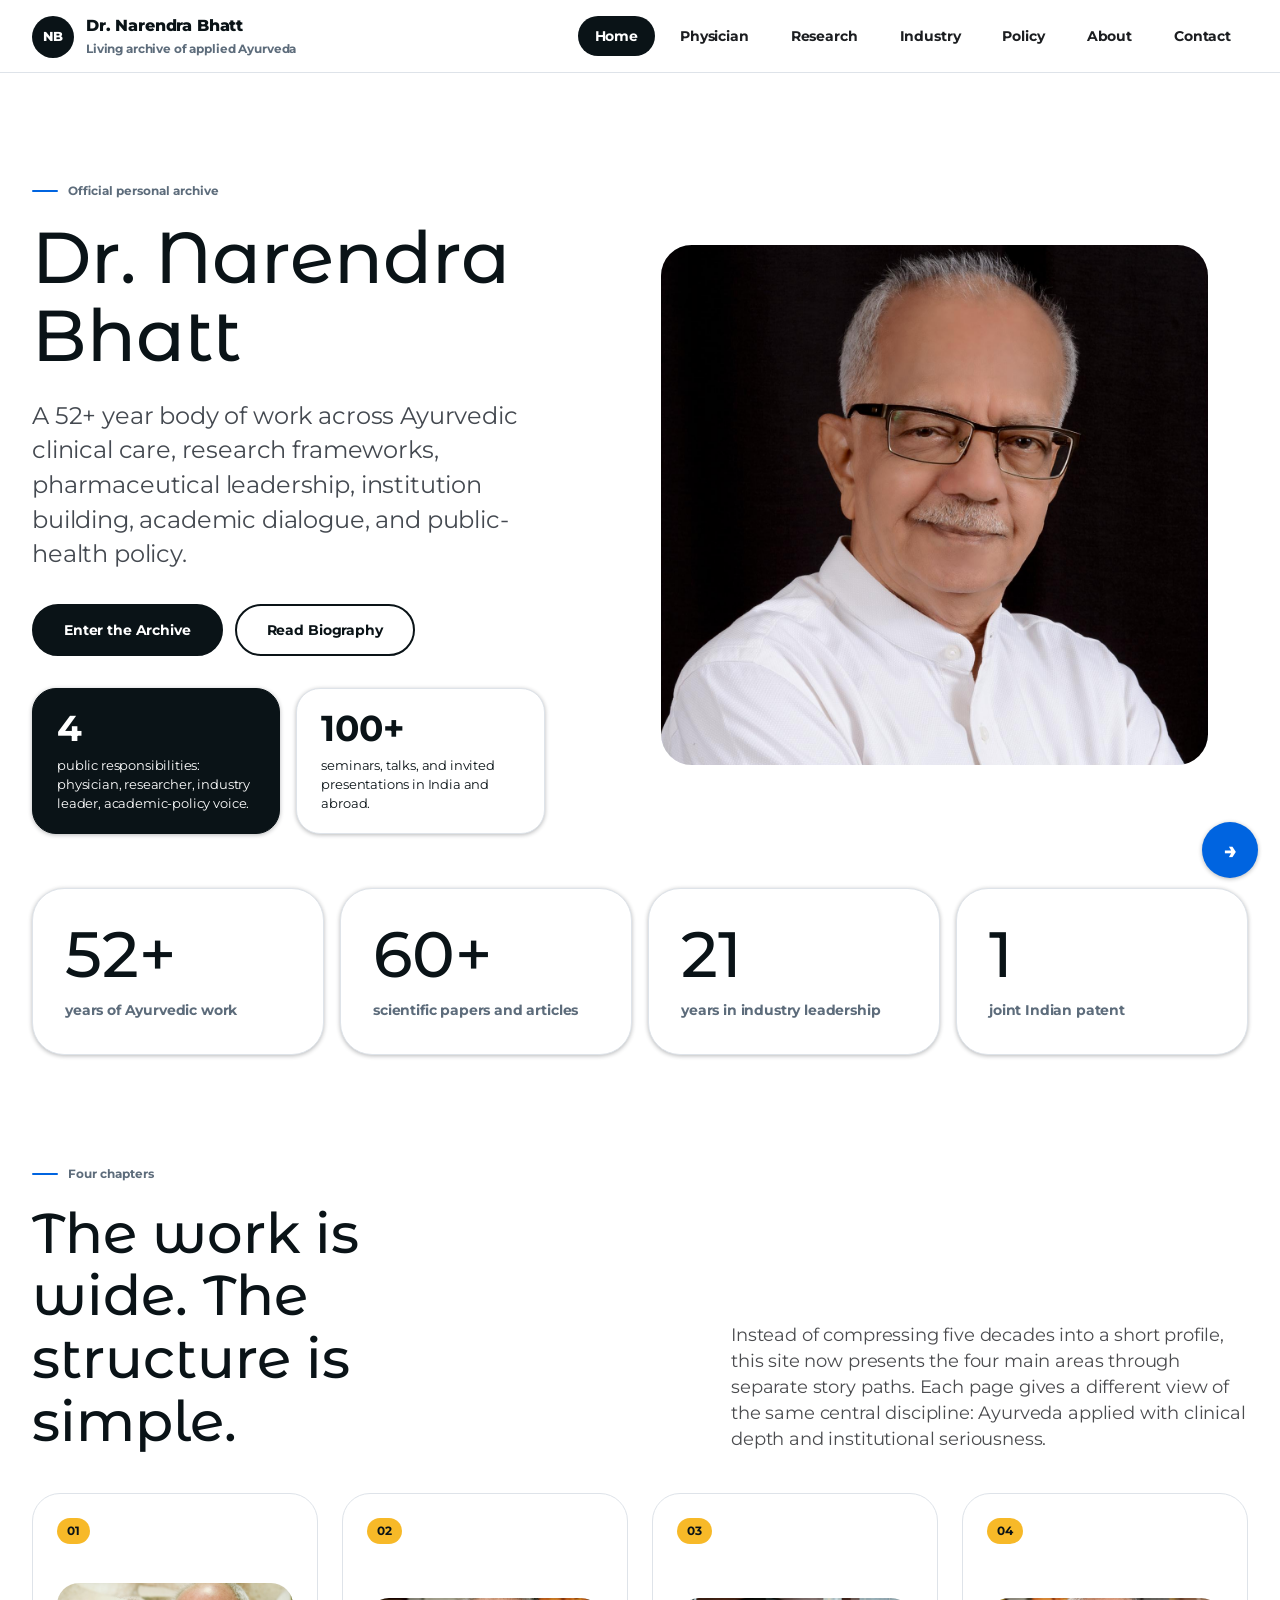
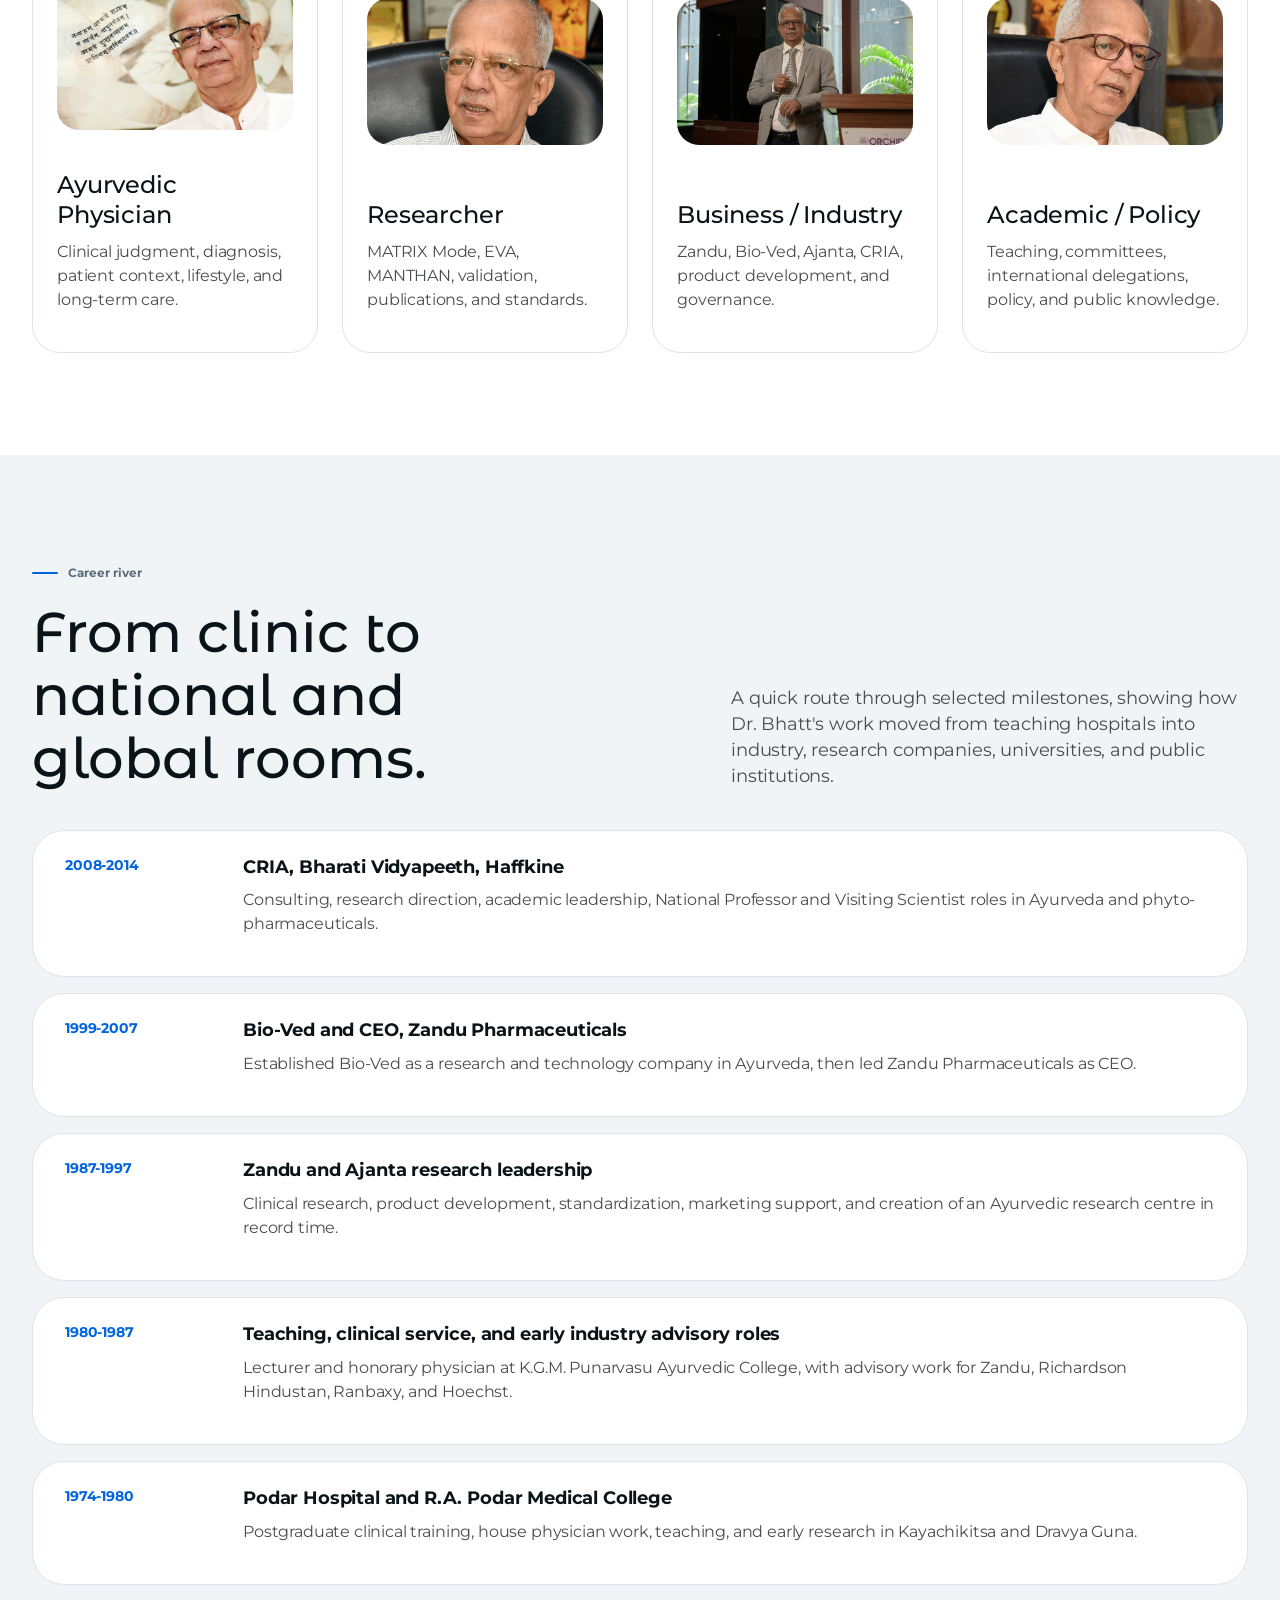
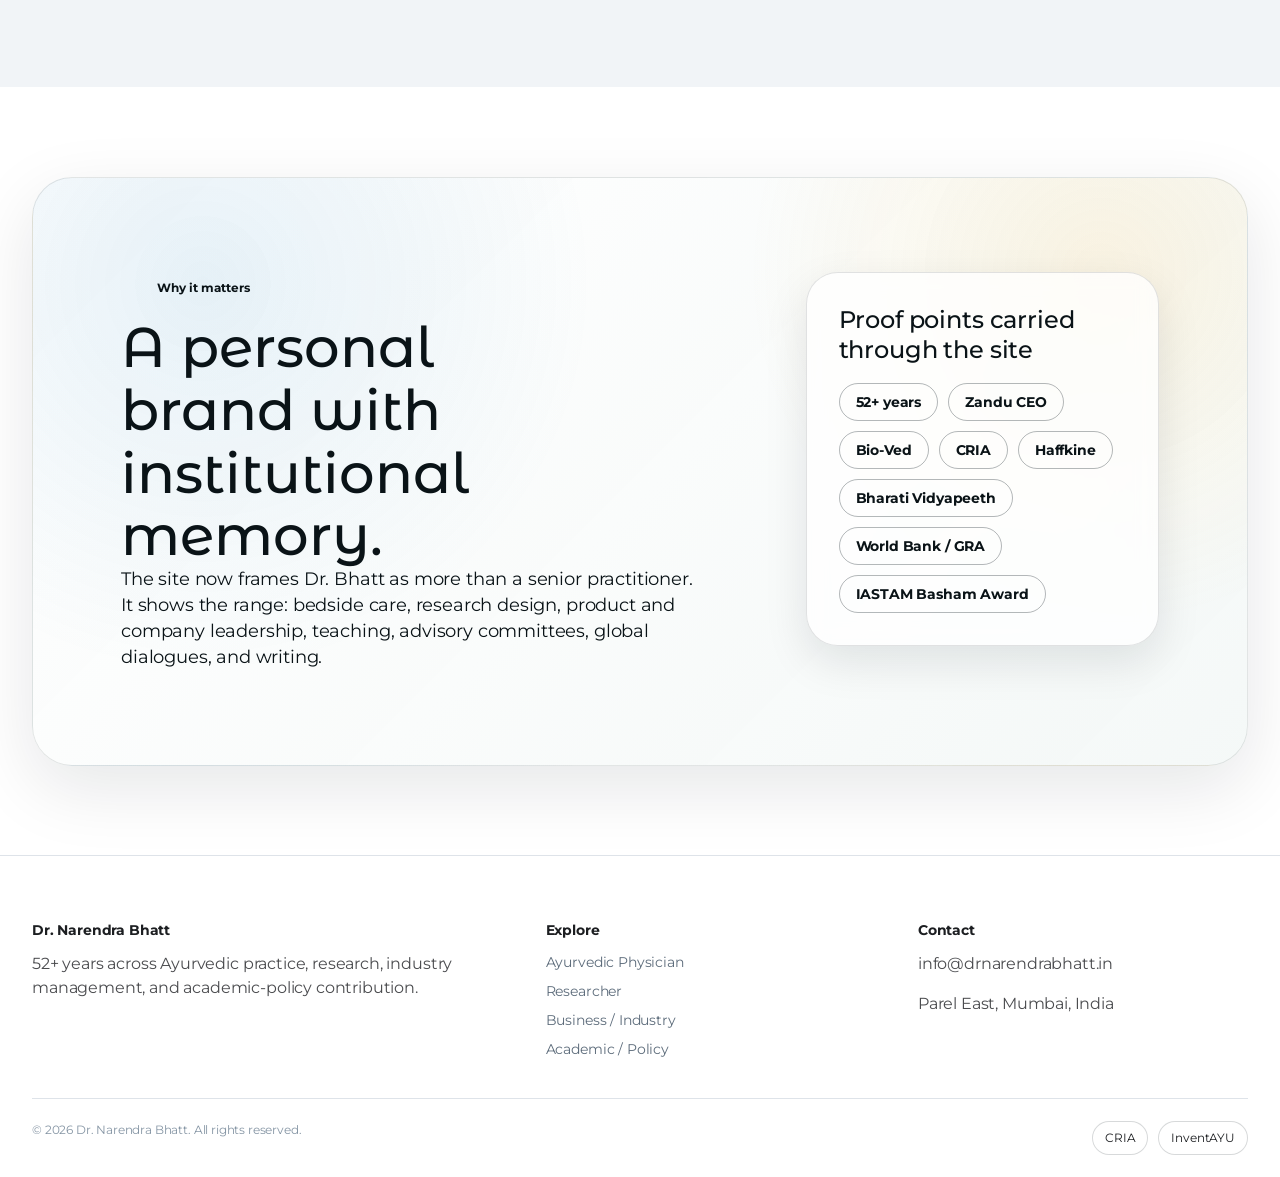
==== commit 06b82f0e: "Images and timeline fix" ====
--- a/index.html
+++ b/index.html
@@ -39,12 +39,12 @@
               <a class="button primary" href="#chapters">Enter the Archive</a>
               <a class="button ghost-on-dark" href="about.html">Read Biography</a>
             </div>
-          </div>
-          <div class="hero-dossier reveal">
-            <div class="dossier-notes">
+            <div class="hero-chips">
               <article class="note-card dark-note"><strong>4</strong><p>public responsibilities: physician, researcher, industry leader, academic-policy voice.</p></article>
               <article class="note-card"><strong>100+</strong><p>seminars, talks, and invited presentations in India and abroad.</p></article>
             </div>
+          </div>
+          <div class="hero-dossier reveal">
             <figure class="portrait-stack">
               <img src="NSBPhotosSelectedForWebsite/DrNarendraBhattForAnnasahebPatwardhanPuraskar2025.JPG" alt="Dr. Narendra Bhatt portrait" />
             </figure>
@@ -103,11 +103,11 @@
             <p class="section-lede">A quick route through selected milestones, showing how Dr. Bhatt's work moved from teaching hospitals into industry, research companies, universities, and public institutions.</p>
           </div>
           <div class="timeline-river">
+            <article class="timeline-item reveal"><time>2008-2014</time><div><h3>CRIA, Bharati Vidyapeeth, Haffkine</h3><p>Consulting, research direction, academic leadership, National Professor and Visiting Scientist roles in Ayurveda and phyto-pharmaceuticals.</p></div></article>
+            <article class="timeline-item reveal"><time>1999-2007</time><div><h3>Bio-Ved and CEO, Zandu Pharmaceuticals</h3><p>Established Bio-Ved as a research and technology company in Ayurveda, then led Zandu Pharmaceuticals as CEO.</p></div></article>
+            <article class="timeline-item reveal"><time>1987-1997</time><div><h3>Zandu and Ajanta research leadership</h3><p>Clinical research, product development, standardization, marketing support, and creation of an Ayurvedic research centre in record time.</p></div></article>
+            <article class="timeline-item reveal"><time>1980-1987</time><div><h3>Teaching, clinical service, and early industry advisory roles</h3><p>Lecturer and honorary physician at K.G.M. Punarvasu Ayurvedic College, with advisory work for Zandu, Richardson Hindustan, Ranbaxy, and Hoechst.</p></div></article>
             <article class="timeline-item reveal"><time>1974-1980</time><div><h3>Podar Hospital and R.A. Podar Medical College</h3><p>Postgraduate clinical training, house physician work, teaching, and early research in Kayachikitsa and Dravya Guna.</p></div></article>
-            <article class="timeline-item reveal"><time>1980-1987</time><div><h3>Teaching, clinical service, and early industry advisory roles</h3><p>Lecturer and honorary physician at K.G.M. Punarvasu Ayurvedic College, with advisory work for Zandu, Richardson Hindustan, Ranbaxy, and Hoechst.</p></div></article>
-            <article class="timeline-item reveal"><time>1987-1997</time><div><h3>Zandu and Ajanta research leadership</h3><p>Clinical research, product development, standardization, marketing support, and creation of an Ayurvedic research centre in record time.</p></div></article>
-            <article class="timeline-item reveal"><time>1999-2007</time><div><h3>Bio-Ved and CEO, Zandu Pharmaceuticals</h3><p>Established Bio-Ved as a research and technology company in Ayurveda, then led Zandu Pharmaceuticals as CEO.</p></div></article>
-            <article class="timeline-item reveal"><time>2008-2014</time><div><h3>CRIA, Bharati Vidyapeeth, Haffkine</h3><p>Consulting, research direction, academic leadership, National Professor and Visiting Scientist roles in Ayurveda and phyto-pharmaceuticals.</p></div></article>
           </div>
         </div>
       </section>
@@ -135,13 +135,13 @@
         </div>
       </section>
 
-      <section class="section">
+      <!-- <section class="section">
         <div class="section-inner photo-run reveal">
           <figure><img src="NSBPhotosSelectedForWebsite/Ayurvedic%20Physician/MMP_7392%20copy.jpg" alt="Dr. Narendra Bhatt in clinical conversation" /><figcaption>Clinical depth</figcaption></figure>
           <figure><img src="NSBPhotosSelectedForWebsite/Research/MMP_7429%20copy.jpg" alt="Dr. Narendra Bhatt research profile" /><figcaption>Research method</figcaption></figure>
           <figure><img src="NSBPhotosSelectedForWebsite/ManagementCRIA/N%2010.jpg" alt="Dr. Narendra Bhatt in management portrait" /><figcaption>Leadership</figcaption></figure>
         </div>
-      </section>
+      </section> -->
     </main>
 
     <a class="floating-cta" href="contact.html" aria-label="Contact Dr. Narendra Bhatt">&rarr;</a>
--- a/nsb-system.css
+++ b/nsb-system.css
@@ -334,14 +334,57 @@
 
 .hero-dossier {
   display: grid;
-  grid-template-columns: 0.72fr 1fr;
+  grid-template-columns: 1fr;
   gap: 24px;
   align-items: stretch;
 }
 
+.hero-chips {
+  display: grid;
+  grid-template-columns: repeat(2, 1fr);
+  gap: 16px;
+  margin-top: 32px;
+}
+
+@media (max-width: 720px) {
+  .hero-chips {
+    grid-template-columns: 1fr;
+  }
+}
+
+.hero-chips .note-card {
+  padding: 20px 24px;
+  border-radius: var(--radius-xxl);
+  box-shadow: var(--shadow-sticky);
+  border: 1px solid var(--hairline-soft);
+  background: var(--canvas);
+}
+
+.hero-chips .note-card.dark-note {
+  color: var(--canvas);
+  background: var(--ink-deep);
+  border-color: var(--ink-deep);
+}
+
+.hero-chips .note-card strong {
+  display: block;
+  margin-bottom: 8px;
+  font-size: clamp(24px, 3.5vw, 36px);
+  font-weight: 700;
+  line-height: 1.1;
+  color: inherit;
+}
+
+.hero-chips .note-card p {
+  margin: 0;
+  font-size: 13px;
+  line-height: 1.45;
+  color: inherit;
+}
+
 .portrait-stack {
   position: relative;
-  min-height: 610px;
+  height: 500px;
   overflow: hidden;
   border-radius: var(--radius-xxxl);
   background: var(--surface-soft);
@@ -350,7 +393,6 @@
 .portrait-stack img {
   width: 100%;
   height: 100%;
-  min-height: 610px;
   object-fit: cover;
   filter: saturate(1.02) contrast(1.01);
 }
@@ -1115,21 +1157,23 @@
   align-items: center;
 }
 .portrait-stack {
-  min-height: clamp(500px, 48vw, 620px);
+  height: clamp(450px, 42vw, 520px);
+  min-height: 0;
   border-radius: clamp(28px, 2.4vw, 36px);
   isolation: isolate;
 }
 .portrait-stack img {
-  min-height: clamp(500px, 48vw, 620px);
+  height: 100%;
+  min-height: 0;
   object-fit: cover;
-  object-position: center 18%;
+  object-position: center 10%;
   transform: scale(1.01);
 }
 .archive-hero .portrait-stack img,
 .page-hero.policy .portrait-stack img,
 .page-hero.research .portrait-stack img,
 .page-hero.industry .portrait-stack img {
-  object-position: center 18%;
+  object-position: center 10%;
 }
 .page-hero.clinical .portrait-stack img,
 .chapter-link img[src*="N 33"] {
@@ -1137,7 +1181,7 @@
 }
 .archive-hero img[src*="DrNarendraBhatt.jpg"],
 .about .portrait-stack img {
-  object-position: center 22%;
+  object-position: center 14%;
 }
 .chapter-link {
   border-radius: 28px;
@@ -1194,7 +1238,8 @@
   }
   .portrait-stack,
   .portrait-stack img {
-    min-height: 460px;
+    height: 440px;
+    min-height: 0;
   }
   .feature-room.section {
     padding: 40px;
@@ -1206,7 +1251,10 @@
 }
 @media (max-width: 680px) {
   .portrait-stack,
-  .portrait-stack img,
+  .portrait-stack img {
+    height: 340px;
+    min-height: 0;
+  }
   .photo-run figure,
   .photo-run figure:first-child {
     min-height: 330px;
@@ -1277,28 +1325,10 @@
   border-color: rgba(9,22,27,.30);
 }
 
-.page-hero.clinical .portrait-stack,
-.archive-hero .portrait-stack:has(img[src*="DrNarendraBhatt.jpg"]) {
-  background: linear-gradient(145deg, #f9fbfa, #eaf0ef);
-}
-
-.page-hero.clinical .portrait-stack img,
-.archive-hero .portrait-stack img[src*="DrNarendraBhatt.jpg"] {
-  object-fit: contain;
-  object-position: center center;
-  transform: none;
-  padding: clamp(10px, 1.4vw, 18px);
-}
-
 @media (max-width: 680px) {
   .feature-room.section {
     margin-top: 42px;
     margin-bottom: 42px;
-  }
-
-  .page-hero.clinical .portrait-stack img,
-  .archive-hero .portrait-stack img[src*="DrNarendraBhatt.jpg"] {
-    padding: 8px;
   }
 }
 
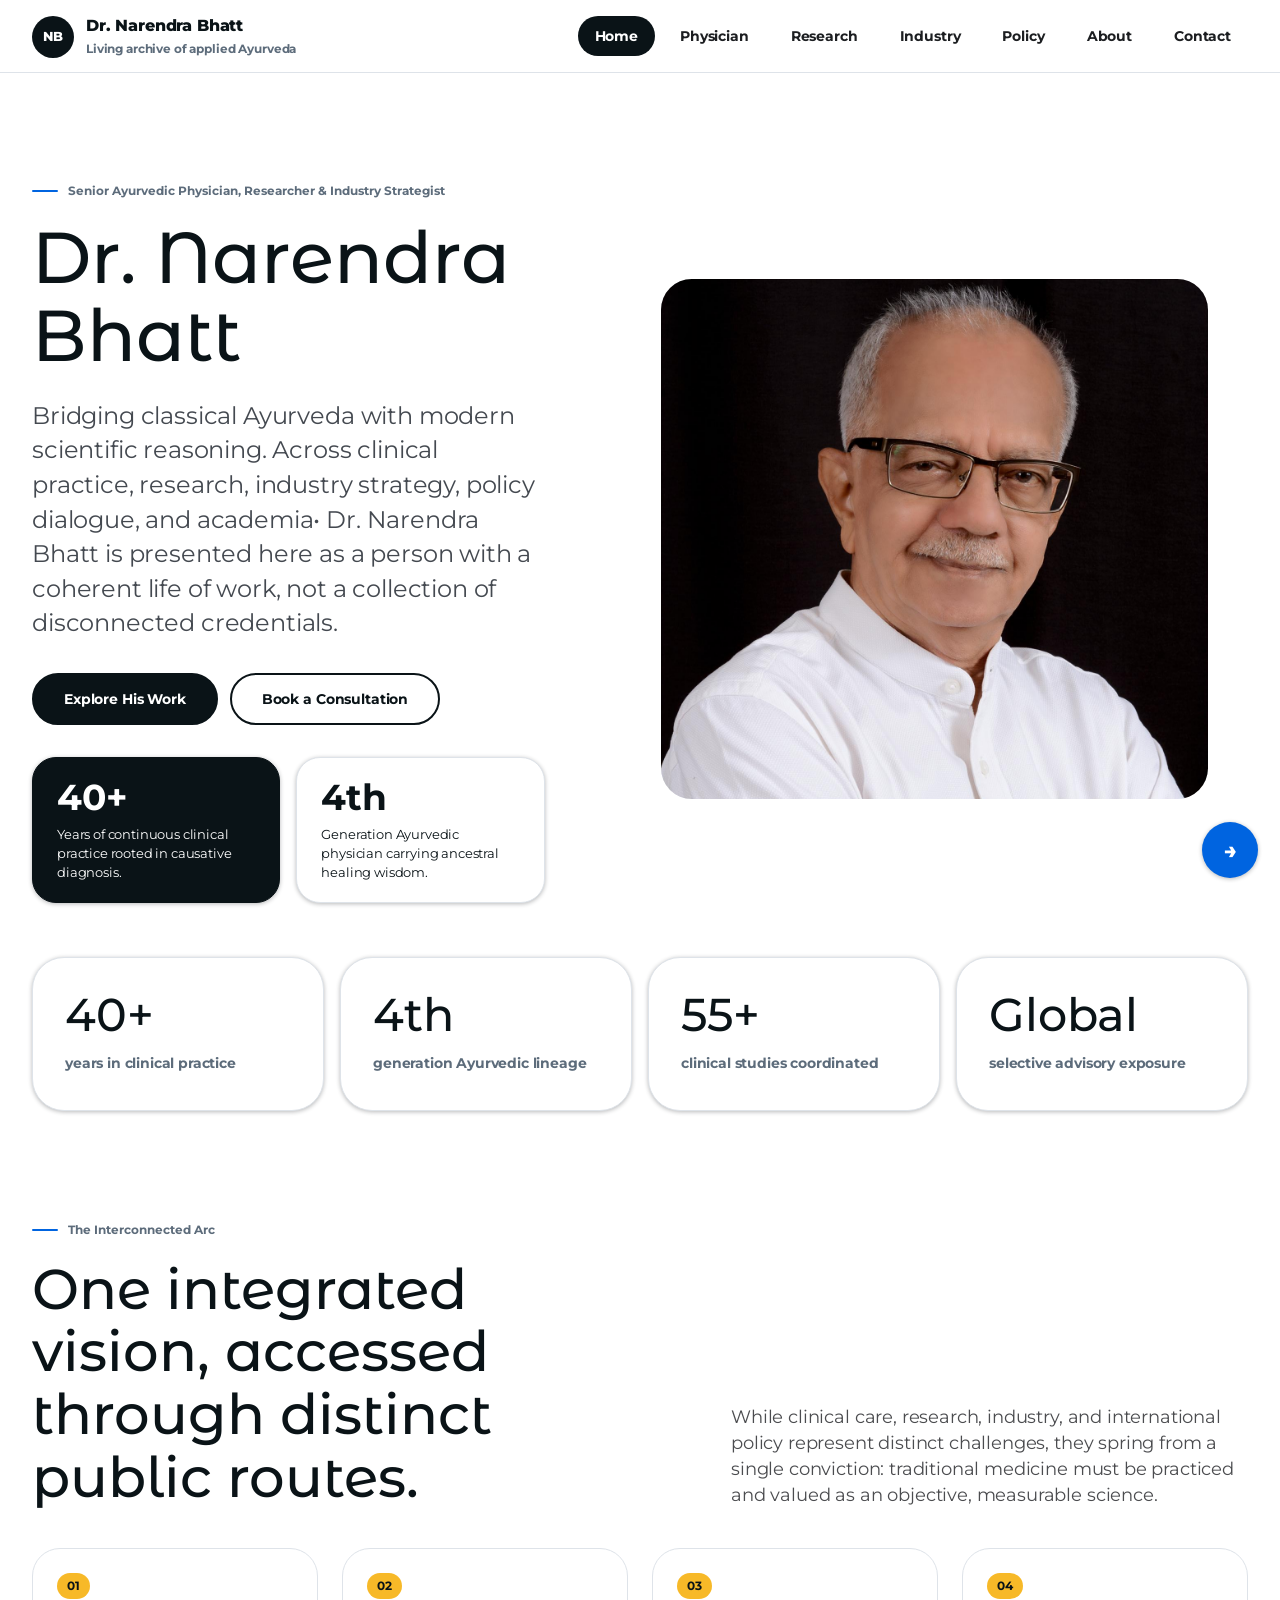
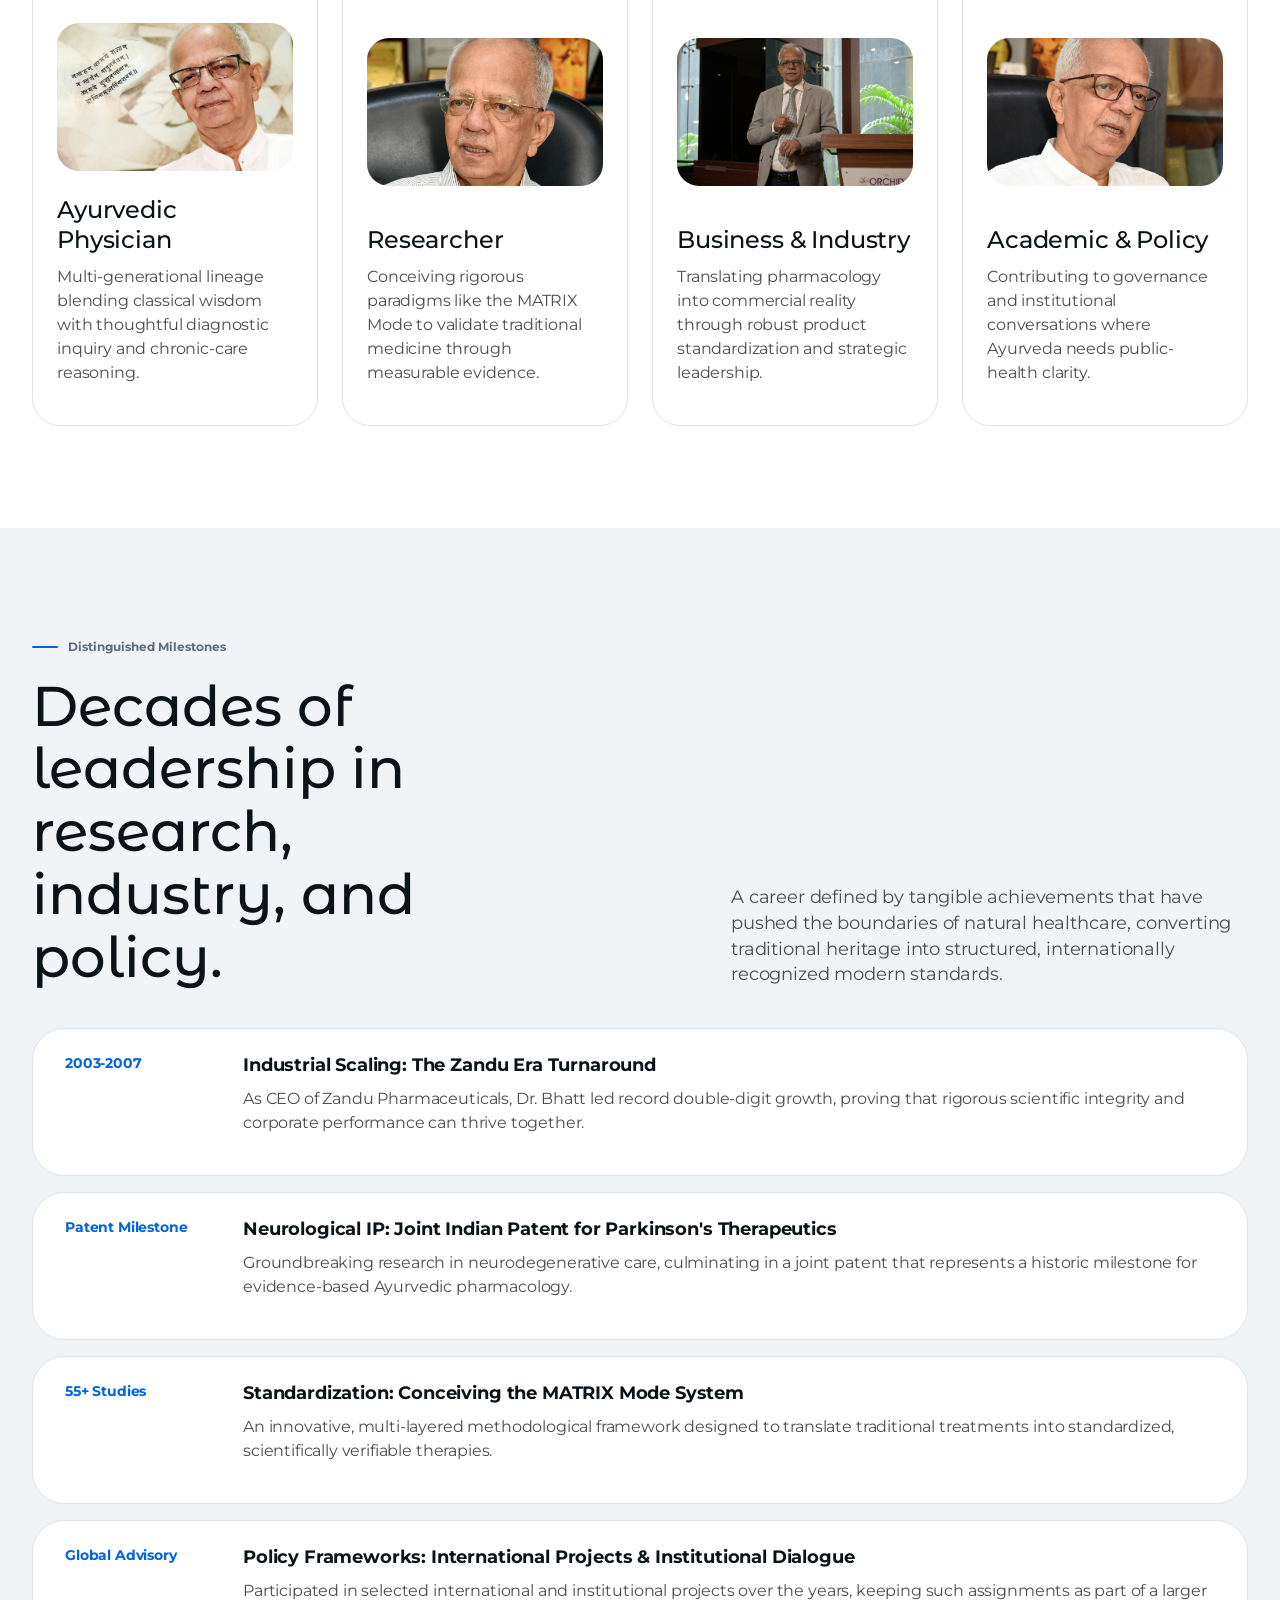
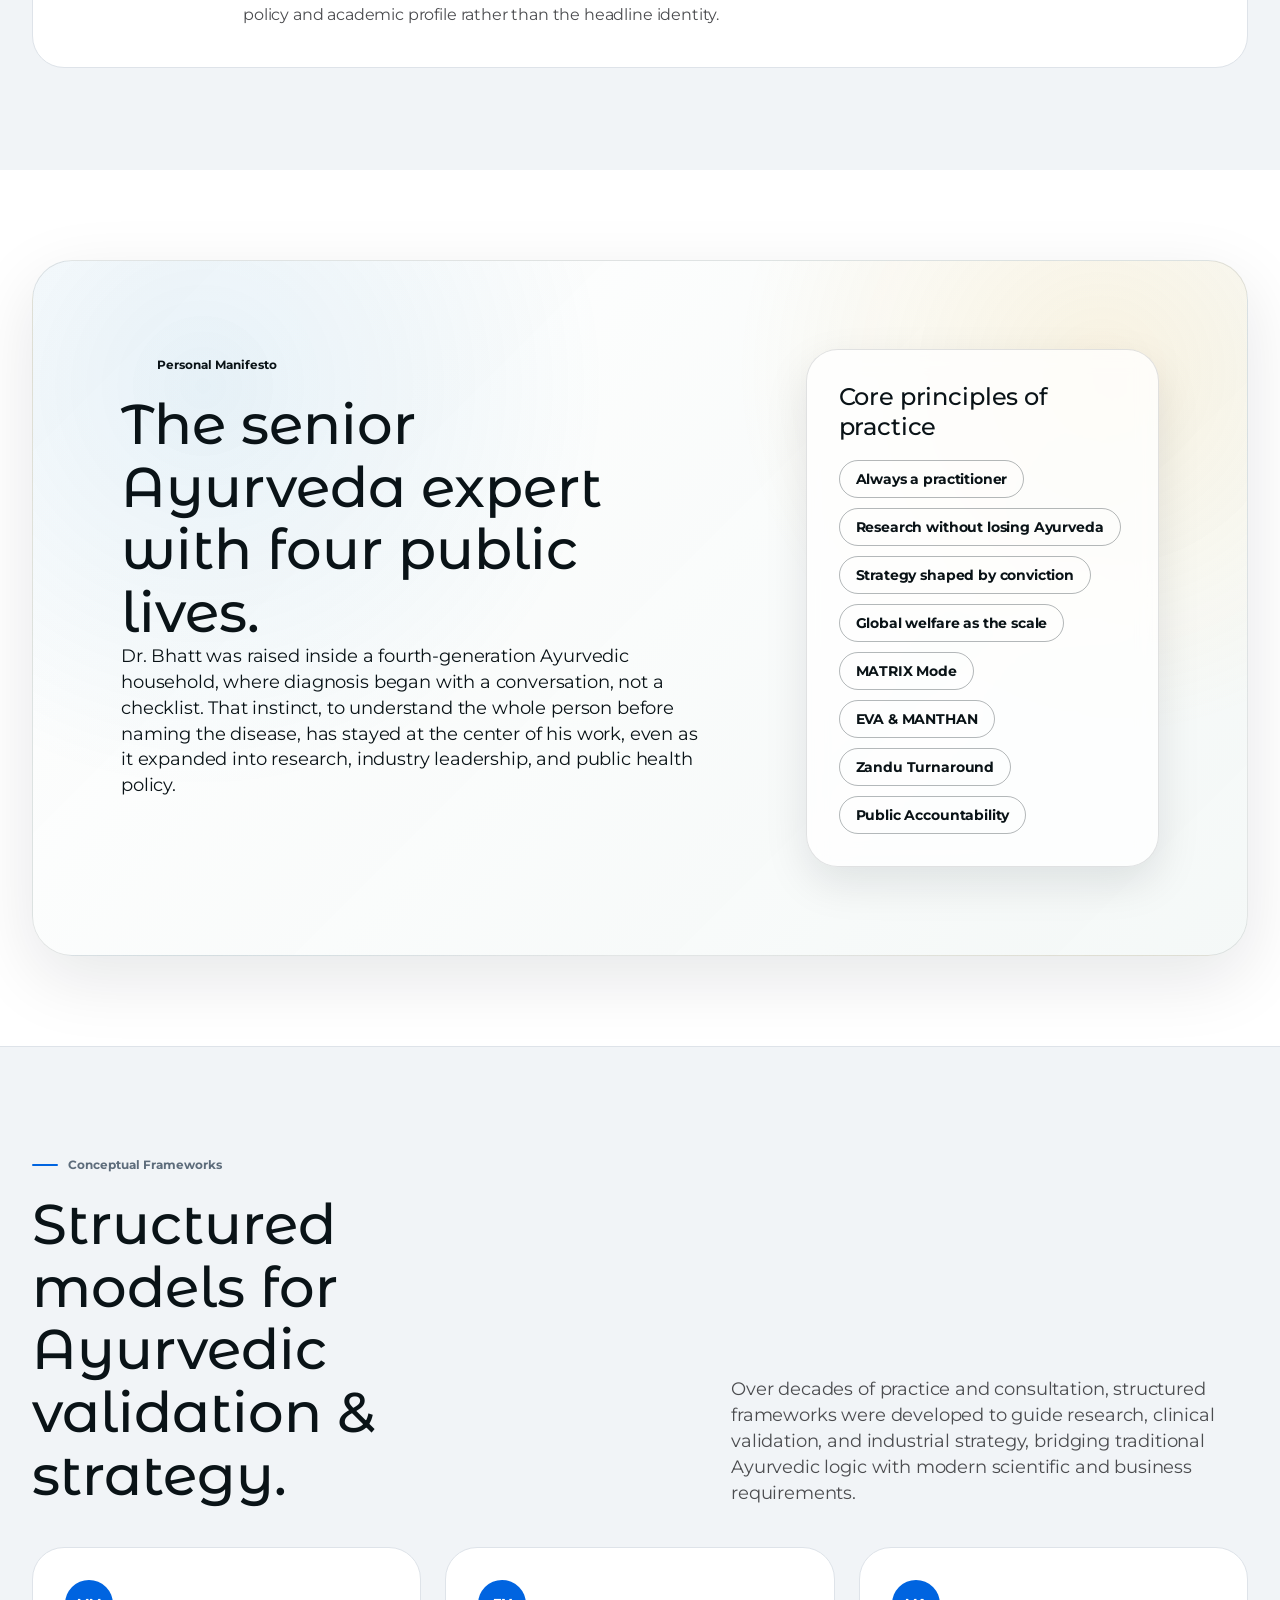
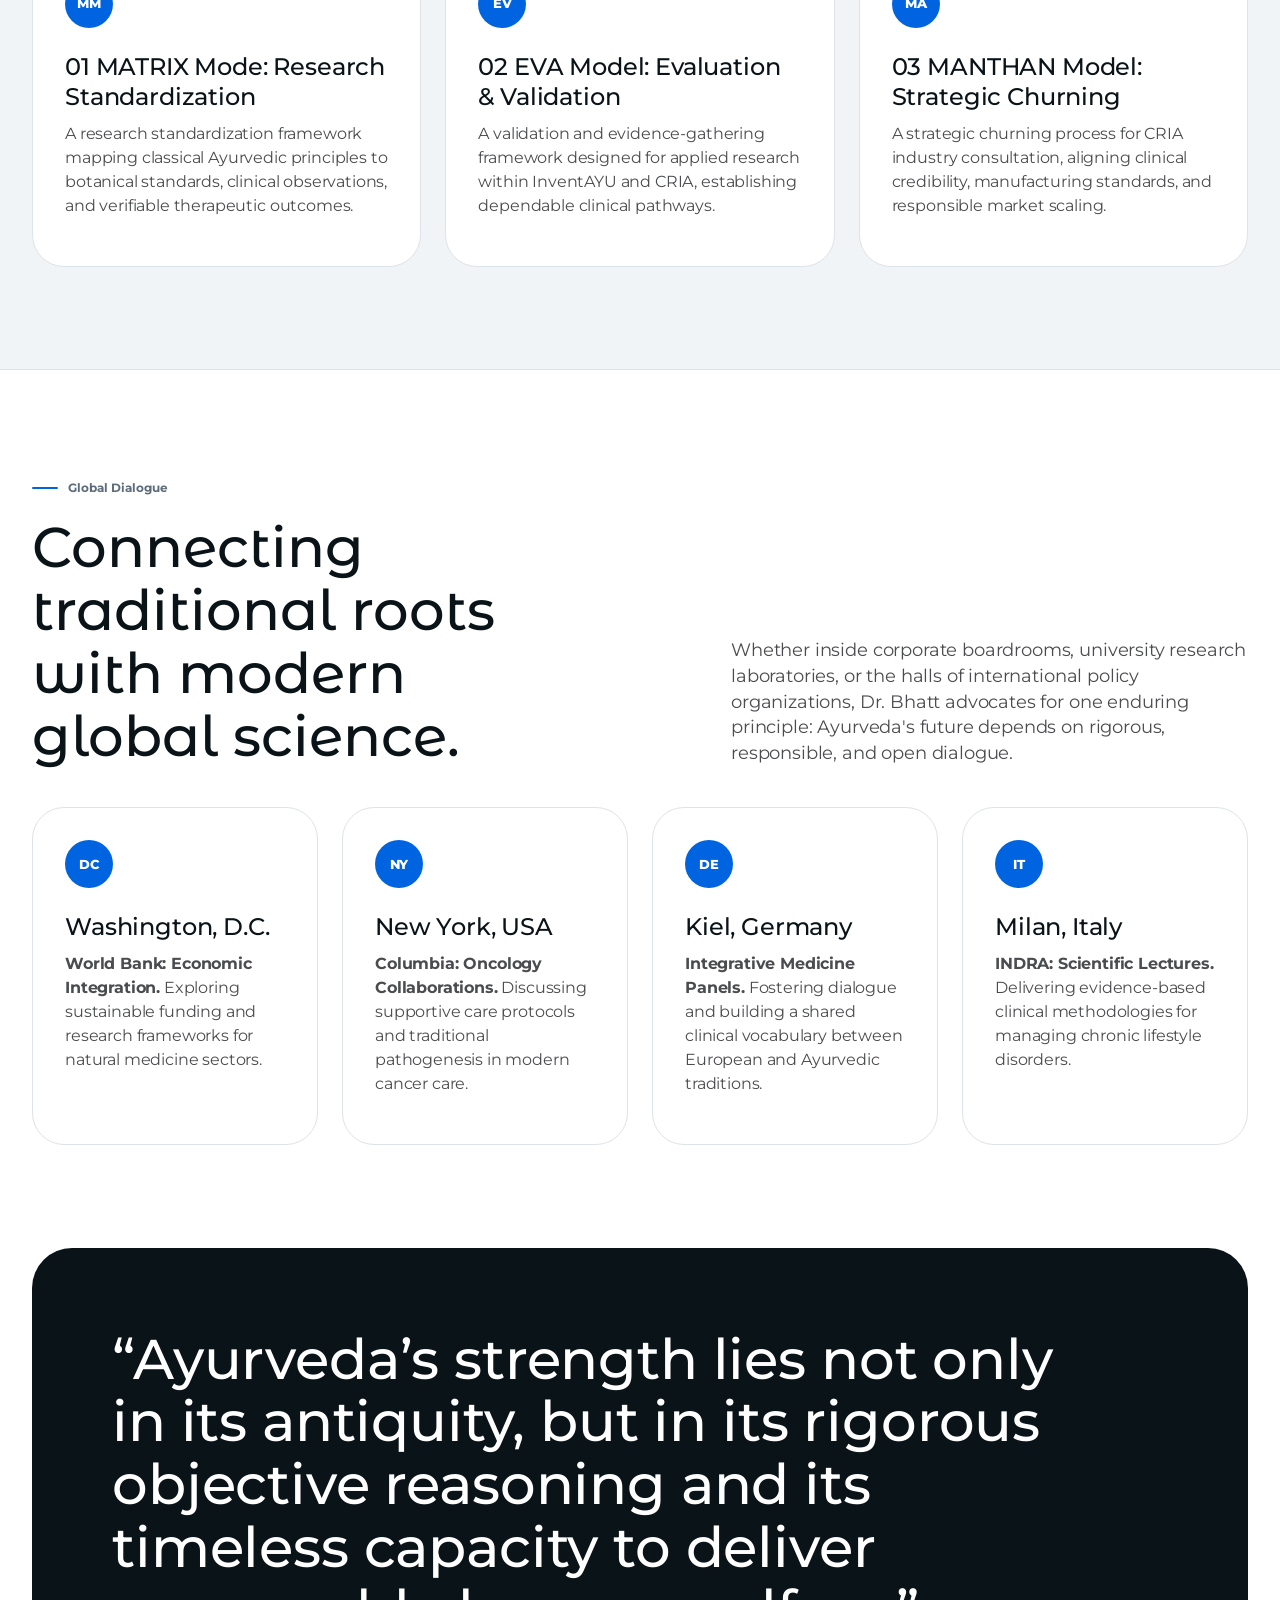
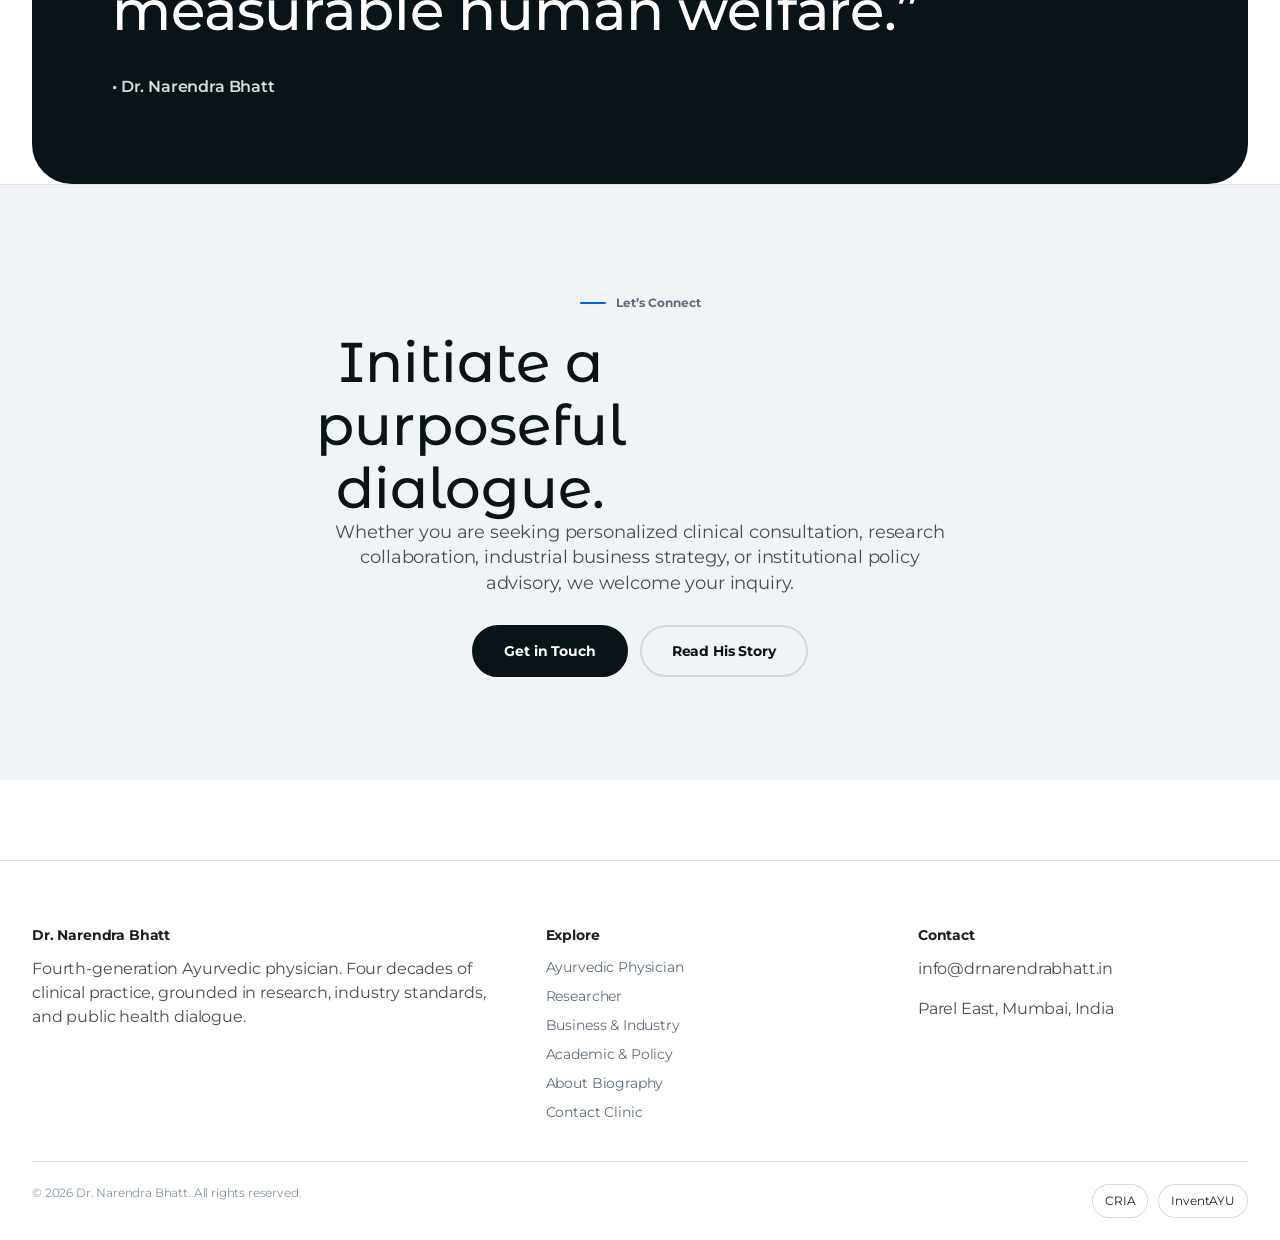
==== commit 95e5906d: "Content SWAP" ====
--- a/index.html
+++ b/index.html
@@ -1,158 +1,214 @@
 <!doctype html>
 <html lang="en">
-  <head>
-    <meta charset="UTF-8" />
-    <meta name="viewport" content="width=device-width, initial-scale=1.0" />
-    <title>Dr. Narendra Bhatt | Living Archive of Ayurveda Leadership</title>
-    <meta name="description" content="The official personal website of Dr. Narendra Bhatt, presenting 52+ years as Ayurvedic physician, researcher, industry leader, and academic-policy contributor." />
-    <link rel="preconnect" href="https://fonts.googleapis.com" />
-    <link rel="preconnect" href="https://fonts.gstatic.com" crossorigin />
-    <link href="https://fonts.googleapis.com/css2?family=Inter:wght@400;500;600;700;800;900&family=Montserrat:wght@400;500;600;700;800;900&display=swap" rel="stylesheet" />
-    <link rel="icon" href="favicon.svg" type="image/svg+xml" />
-    <link rel="stylesheet" href="nsb-system.css" />
-  </head>
-  <body>
-    <header class="site-header">
-      <nav class="nav-container" aria-label="Primary navigation">
-        <a class="logo" href="index.html">Dr. Narendra Bhatt <span>Living archive of applied Ayurveda</span></a>
-        <button class="mobile-menu-btn" id="mobileMenuBtn" type="button" aria-label="Open navigation" aria-expanded="false"><span class="hamburger-line"></span><span class="hamburger-line"></span><span class="hamburger-line"></span></button>
-        <ul class="nav-links" id="navLinks">
-          <li><a class="active" href="index.html">Home</a></li>
-          <li><a href="clinical.html">Physician</a></li>
-          <li><a href="research-hub.html">Research</a></li>
-          <li><a href="industry.html">Industry</a></li>
-          <li><a href="academic-policy.html">Policy</a></li>
-          <li><a href="about.html">About</a></li>
-          <li><a href="contact.html">Contact</a></li>
-        </ul>
-      </nav>
-    </header>
-
-    <main>
-      <section class="archive-hero">
-        <div class="hero-inner">
-          <div class="reveal">
-            <span class="eyebrow">Official personal archive</span>
-            <h1>Dr. Narendra <span class="display-accent">Bhatt</span></h1>
-            <p class="lead">A 52+ year body of work across Ayurvedic clinical care, research frameworks, pharmaceutical leadership, institution building, academic dialogue, and public-health policy.</p>
-            <div class="hero-actions">
-              <a class="button primary" href="#chapters">Enter the Archive</a>
-              <a class="button ghost-on-dark" href="about.html">Read Biography</a>
-            </div>
-            <div class="hero-chips">
-              <article class="note-card dark-note"><strong>4</strong><p>public responsibilities: physician, researcher, industry leader, academic-policy voice.</p></article>
-              <article class="note-card"><strong>100+</strong><p>seminars, talks, and invited presentations in India and abroad.</p></article>
-            </div>
-          </div>
-          <div class="hero-dossier reveal">
-            <figure class="portrait-stack">
-              <img src="NSBPhotosSelectedForWebsite/DrNarendraBhattForAnnasahebPatwardhanPuraskar2025.JPG" alt="Dr. Narendra Bhatt portrait" />
-            </figure>
-          </div>
-        </div>
-      </section>
-
-      <div class="stat-strip reveal" aria-label="Career highlights">
-        <div class="stat-tile"><strong>52+</strong><span>years of Ayurvedic work</span></div>
-        <div class="stat-tile"><strong>60+</strong><span>scientific papers and articles</span></div>
-        <div class="stat-tile"><strong>21</strong><span>years in industry leadership</span></div>
-        <div class="stat-tile"><strong>1</strong><span>joint Indian patent</span></div>
-      </div>
-
-      <section class="section" id="chapters">
-        <div class="section-inner">
-          <div class="split-heading reveal">
-            <div>
-              <span class="section-kicker">Four chapters</span>
-              <h2 class="section-title">The work is wide. The structure is simple.</h2>
-            </div>
-            <p class="section-lede">Instead of compressing five decades into a short profile, this site now presents the four main areas through separate story paths. Each page gives a different view of the same central discipline: Ayurveda applied with clinical depth and institutional seriousness.</p>
-          </div>
-          <div class="chapter-board">
-            <a class="chapter-link reveal" href="clinical.html">
-              <span class="num">01</span>
-              <img src="NSBPhotosSelectedForWebsite/Ayurvedic%20Physician/N%2033.jpg" alt="Dr. Narendra Bhatt in an Ayurvedic physician portrait" />
-              <div><h3>Ayurvedic Physician</h3><p>Clinical judgment, diagnosis, patient context, lifestyle, and long-term care.</p></div>
-            </a>
-            <a class="chapter-link reveal" href="research-hub.html">
-              <span class="num">02</span>
-              <img src="NSBPhotosSelectedForWebsite/Research/MMP_7337%20copy.jpg" alt="Dr. Narendra Bhatt research portrait" />
-              <div><h3>Researcher</h3><p>MATRIX Mode, EVA, MANTHAN, validation, publications, and standards.</p></div>
-            </a>
-            <a class="chapter-link reveal" href="industry.html">
-              <span class="num">03</span>
-              <img src="NSBPhotosSelectedForWebsite/ManagementCRIA/N%2028.JPG" alt="Dr. Narendra Bhatt industry and management portrait" />
-              <div><h3>Business / Industry</h3><p>Zandu, Bio-Ved, Ajanta, CRIA, product development, and governance.</p></div>
-            </a>
-            <a class="chapter-link reveal" href="academic-policy.html">
-              <span class="num">04</span>
-              <img src="NSBPhotosSelectedForWebsite/Lakshanik/N%2031.JPG" alt="Dr. Narendra Bhatt speaking in an academic setting" />
-              <div><h3>Academic / Policy</h3><p>Teaching, committees, international delegations, policy, and public knowledge.</p></div>
-            </a>
-          </div>
-        </div>
-      </section>
-
-      <section class="section dark">
-        <div class="section-inner">
-          <div class="split-heading reveal">
-            <div>
-              <span class="section-kicker">Career river</span>
-              <h2 class="section-title">From clinic to national and global rooms.</h2>
-            </div>
-            <p class="section-lede">A quick route through selected milestones, showing how Dr. Bhatt's work moved from teaching hospitals into industry, research companies, universities, and public institutions.</p>
-          </div>
-          <div class="timeline-river">
-            <article class="timeline-item reveal"><time>2008-2014</time><div><h3>CRIA, Bharati Vidyapeeth, Haffkine</h3><p>Consulting, research direction, academic leadership, National Professor and Visiting Scientist roles in Ayurveda and phyto-pharmaceuticals.</p></div></article>
-            <article class="timeline-item reveal"><time>1999-2007</time><div><h3>Bio-Ved and CEO, Zandu Pharmaceuticals</h3><p>Established Bio-Ved as a research and technology company in Ayurveda, then led Zandu Pharmaceuticals as CEO.</p></div></article>
-            <article class="timeline-item reveal"><time>1987-1997</time><div><h3>Zandu and Ajanta research leadership</h3><p>Clinical research, product development, standardization, marketing support, and creation of an Ayurvedic research centre in record time.</p></div></article>
-            <article class="timeline-item reveal"><time>1980-1987</time><div><h3>Teaching, clinical service, and early industry advisory roles</h3><p>Lecturer and honorary physician at K.G.M. Punarvasu Ayurvedic College, with advisory work for Zandu, Richardson Hindustan, Ranbaxy, and Hoechst.</p></div></article>
-            <article class="timeline-item reveal"><time>1974-1980</time><div><h3>Podar Hospital and R.A. Podar Medical College</h3><p>Postgraduate clinical training, house physician work, teaching, and early research in Kayachikitsa and Dravya Guna.</p></div></article>
-          </div>
-        </div>
-      </section>
-
-      <section class="feature-room section" style="--room-image: url('NSBPhotosSelectedForWebsite/Lakshanik/N%207.jpg'); --room-image-position: center top;">
-        <div class="section-inner room-grid">
-          <div class="reveal">
-            <span class="section-kicker">Why it matters</span>
-            <h2 class="section-title">A personal brand with institutional memory.</h2>
-            <p class="section-lede">The site now frames Dr. Bhatt as more than a senior practitioner. It shows the range: bedside care, research design, product and company leadership, teaching, advisory committees, global dialogues, and writing.</p>
-          </div>
-          <aside class="room-panel reveal">
-            <h3>Proof points carried through the site</h3>
-            <ul class="pill-list">
-              <li>52+ years</li>
-              <li>Zandu CEO</li>
-              <li>Bio-Ved</li>
-              <li>CRIA</li>
-              <li>Haffkine</li>
-              <li>Bharati Vidyapeeth</li>
-              <li>World Bank / GRA</li>
-              <li>IASTAM Basham Award</li>
-            </ul>
-          </aside>
-        </div>
-      </section>
-
-      <!-- <section class="section">
-        <div class="section-inner photo-run reveal">
-          <figure><img src="NSBPhotosSelectedForWebsite/Ayurvedic%20Physician/MMP_7392%20copy.jpg" alt="Dr. Narendra Bhatt in clinical conversation" /><figcaption>Clinical depth</figcaption></figure>
-          <figure><img src="NSBPhotosSelectedForWebsite/Research/MMP_7429%20copy.jpg" alt="Dr. Narendra Bhatt research profile" /><figcaption>Research method</figcaption></figure>
-          <figure><img src="NSBPhotosSelectedForWebsite/ManagementCRIA/N%2010.jpg" alt="Dr. Narendra Bhatt in management portrait" /><figcaption>Leadership</figcaption></figure>
-        </div>
-      </section> -->
-    </main>
-
-    <a class="floating-cta" href="contact.html" aria-label="Contact Dr. Narendra Bhatt">&rarr;</a>
-    <footer class="site-footer">
-      <div class="footer-grid">
-        <div class="footer-col"><h3>Dr. Narendra Bhatt</h3><p>52+ years across Ayurvedic practice, research, industry management, and academic-policy contribution.</p></div>
-        <div class="footer-col"><h3>Explore</h3><ul class="footer-links"><li><a href="clinical.html">Ayurvedic Physician</a></li><li><a href="research-hub.html">Researcher</a></li><li><a href="industry.html">Business / Industry</a></li><li><a href="academic-policy.html">Academic / Policy</a></li></ul></div>
-        <div class="footer-col"><h3>Contact</h3><p>info@drnarendrabhatt.in</p><p>Parel East, Mumbai, India</p></div>
-      </div>
-      <div class="footer-bottom"><span>&copy; 2026 Dr. Narendra Bhatt. All rights reserved.</span><span class="ecosystem-links"><a href="../CRIA/index.html">CRIA</a><a href="../inventayu/index.html">InventAYU</a></span></div>
-    </footer>
-    <script src="nsb-system.js"></script>
-  </body>
+ <head>
+  <meta charset="UTF-8" />
+  <meta name="viewport" content="width=device-width, initial-scale=1.0" />
+  <title>Dr. Narendra Bhatt | Official Portfolio & Living Archive</title>
+  <meta name="description" content="Official portfolio and living archive of Dr. Narendra Bhatt: fourth-generation Ayurvedic physician, researcher, industry leader, and academic-policy contributor." />
+  <link rel="preconnect" href="https://fonts.googleapis.com" />
+  <link rel="preconnect" href="https://fonts.gstatic.com" crossorigin />
+  <link href="https://fonts.googleapis.com/css2?family=Inter:wght@400;500;600;700;800;900&family=Montserrat:wght@400;500;600;700;800;900&display=swap" rel="stylesheet" />
+  <link rel="icon" href="favicon.svg" type="image/svg+xml" />
+  <link rel="stylesheet" href="nsb-system.css" />
+ </head>
+ <body>
+  <header class="site-header">
+   <nav class="nav-container" aria-label="Primary navigation">
+    <a class="logo" href="index.html">Dr. Narendra Bhatt <span>Living archive of applied Ayurveda</span></a>
+    <button class="mobile-menu-btn" id="mobileMenuBtn" type="button" aria-label="Open navigation" aria-expanded="false"><span class="hamburger-line"></span><span class="hamburger-line"></span><span class="hamburger-line"></span></button>
+    <ul class="nav-links" id="navLinks">
+     <li><a class="active" href="index.html">Home</a></li>
+     <li><a href="clinical.html">Physician</a></li>
+     <li><a href="research-hub.html">Research</a></li>
+     <li><a href="industry.html">Industry</a></li>
+     <li><a href="academic-policy.html">Policy</a></li>
+     <li><a href="about.html">About</a></li>
+     <li><a href="contact.html">Contact</a></li>
+    </ul>
+   </nav>
+  </header>
+
+  <main>
+   <section class="archive-hero">
+    <div class="hero-inner">
+     <div class="reveal">
+      <span class="eyebrow">Senior Ayurvedic Physician, Researcher &amp; Industry Strategist</span>
+      <h1>Dr. Narendra <span class="display-accent">Bhatt</span></h1>
+      <p class="lead">Bridging classical Ayurveda with modern scientific reasoning. Across clinical practice, research, industry strategy, policy dialogue, and academia&bull; Dr. Narendra Bhatt is presented here as a person with a coherent life of work, not a collection of disconnected credentials.</p>
+      <div class="hero-actions">
+       <a class="button primary" href="#chapters">Explore His Work</a>
+       <a class="button ghost-on-dark" href="contact.html">Book a Consultation</a>
+      </div>
+      <div class="hero-chips">
+       <article class="note-card dark-note"><strong>40+</strong><p>Years of continuous clinical practice rooted in causative diagnosis.</p></article>
+       <article class="note-card"><strong>4th</strong><p>Generation Ayurvedic physician carrying ancestral healing wisdom.</p></article>
+      </div>
+     </div>
+     <div class="hero-dossier reveal">
+      <figure class="portrait-stack">
+       <img src="NSBPhotosSelectedForWebsite/DrNarendraBhattForAnnasahebPatwardhanPuraskar2025.JPG" alt="Dr. Narendra Bhatt portrait" />
+      </figure>
+     </div>
+    </div>
+   </section>
+
+   <div class="stat-strip reveal" aria-label="Career highlights">
+    <div class="stat-tile"><strong>40+</strong><span>years in clinical practice</span></div>
+    <div class="stat-tile"><strong>4th</strong><span>generation Ayurvedic lineage</span></div>
+    <div class="stat-tile"><strong>55+</strong><span>clinical studies coordinated</span></div>
+    <div class="stat-tile"><strong>Global</strong><span>selective advisory exposure</span></div>
+   </div>
+
+   <section class="section" id="chapters">
+    <div class="section-inner">
+     <div class="split-heading reveal">
+      <div>
+       <span class="section-kicker">The Interconnected Arc</span>
+       <h2 class="section-title">One integrated vision, accessed through distinct public routes.</h2>
+      </div>
+      <p class="section-lede">While clinical care, research, industry, and international policy represent distinct challenges, they spring from a single conviction: traditional medicine must be practiced and valued as an objective, measurable science.</p>
+     </div>
+     <div class="chapter-board">
+      <a class="chapter-link reveal" href="clinical.html">
+       <span class="num">01</span>
+       <img src="NSBPhotosSelectedForWebsite/Ayurvedic%20Physician/N%2033.jpg" alt="Dr. Narendra Bhatt in an Ayurvedic physician portrait" />
+       <div><h3>Ayurvedic Physician</h3><p>Multi-generational lineage blending classical wisdom with thoughtful diagnostic inquiry and chronic-care reasoning.</p></div>
+      </a>
+      <a class="chapter-link reveal" href="research-hub.html">
+       <span class="num">02</span>
+       <img src="NSBPhotosSelectedForWebsite/Research/MMP_7337%20copy.jpg" alt="Dr. Narendra Bhatt research portrait" />
+       <div><h3>Researcher</h3><p>Conceiving rigorous paradigms like the MATRIX Mode to validate traditional medicine through measurable evidence.</p></div>
+      </a>
+      <a class="chapter-link reveal" href="industry.html">
+       <span class="num">03</span>
+       <img src="NSBPhotosSelectedForWebsite/ManagementCRIA/N%2028.JPG" alt="Dr. Narendra Bhatt industry and management portrait" />
+       <div><h3>Business &amp; Industry</h3><p>Translating pharmacology into commercial reality through robust product standardization and strategic leadership.</p></div>
+      </a>
+      <a class="chapter-link reveal" href="academic-policy.html">
+       <span class="num">04</span>
+       <img src="NSBPhotosSelectedForWebsite/Lakshanik/N%2031.JPG" alt="Dr. Narendra Bhatt speaking in an academic setting" />
+       <div><h3>Academic &amp; Policy</h3><p>Contributing to governance and institutional conversations where Ayurveda needs public-health clarity.</p></div>
+      </a>
+     </div>
+    </div>
+   </section>
+
+   <section class="section dark">
+    <div class="section-inner">
+     <div class="split-heading reveal">
+      <div>
+       <span class="section-kicker">Distinguished Milestones</span>
+       <h2 class="section-title">Decades of leadership in research, industry, and policy.</h2>
+      </div>
+      <p class="section-lede">A career defined by tangible achievements that have pushed the boundaries of natural healthcare, converting traditional heritage into structured, internationally recognized modern standards.</p>
+     </div>
+     <div class="timeline-river">
+      <article class="timeline-item reveal"><time>2003-2007</time><div><h3>Industrial Scaling: The Zandu Era Turnaround</h3><p>As CEO of Zandu Pharmaceuticals, Dr. Bhatt led record double-digit growth, proving that rigorous scientific integrity and corporate performance can thrive together.</p></div></article>
+      <article class="timeline-item reveal"><time>Patent Milestone</time><div><h3>Neurological IP: Joint Indian Patent for Parkinson's Therapeutics</h3><p>Groundbreaking research in neurodegenerative care, culminating in a joint patent that represents a historic milestone for evidence-based Ayurvedic pharmacology.</p></div></article>
+      <article class="timeline-item reveal"><time>55+ Studies</time><div><h3>Standardization: Conceiving the MATRIX Mode System</h3><p>An innovative, multi-layered methodological framework designed to translate traditional treatments into standardized, scientifically verifiable therapies.</p></div></article>
+      <article class="timeline-item reveal"><time>Global Advisory</time><div><h3>Policy Frameworks: International Projects &amp; Institutional Dialogue</h3><p>Participated in selected international and institutional projects over the years, keeping such assignments as part of a larger policy and academic profile rather than the headline identity.</p></div></article>
+     </div>
+    </div>
+   </section>
+
+   <section class="feature-room section" style="--room-image: url('NSBPhotosSelectedForWebsite/Lakshanik/N%207.jpg'); --room-image-position: center top;">
+    <div class="section-inner room-grid">
+     <div class="reveal">
+      <span class="section-kicker">Personal Manifesto</span>
+      <h2 class="section-title">The senior Ayurveda expert with four public lives.</h2>
+      <p class="section-lede">Dr. Bhatt was raised inside a fourth-generation Ayurvedic household, where diagnosis began with a conversation, not a checklist. That instinct, to understand the whole person before naming the disease, has stayed at the center of his work, even as it expanded into research, industry leadership, and public health policy.</p>
+     </div>
+     <aside class="room-panel reveal">
+      <h3>Core principles of practice</h3>
+      <ul class="pill-list">
+       <li>Always a practitioner</li>
+       <li>Research without losing Ayurveda</li>
+       <li>Strategy shaped by conviction</li>
+       <li>Global welfare as the scale</li>
+       <li>MATRIX Mode</li>
+       <li>EVA &amp; MANTHAN</li>
+       <li>Zandu Turnaround</li>
+       <li>Public Accountability</li>
+      </ul>
+     </aside>
+    </div>
+   </section>
+
+   <section class="section" style="background:var(--surface-soft);border-top:1px solid var(--hairline-soft);border-bottom:1px solid var(--hairline-soft);">
+    <div class="section-inner">
+     <div class="split-heading reveal">
+      <div>
+       <span class="section-kicker">Conceptual Frameworks</span>
+       <h2 class="section-title">Structured models for Ayurvedic validation &amp; strategy.</h2>
+      </div>
+      <p class="section-lede">Over decades of practice and consultation, structured frameworks were developed to guide research, clinical validation, and industrial strategy, bridging traditional Ayurvedic logic with modern scientific and business requirements.</p>
+     </div>
+     <div class="grid-3">
+      <article class="field-card reveal">
+       <span class="icon-mark">MM</span>
+       <h3>01 MATRIX Mode: Research Standardization</h3>
+       <p>A research standardization framework mapping classical Ayurvedic principles to botanical standards, clinical observations, and verifiable therapeutic outcomes.</p>
+      </article>
+      <article class="field-card reveal">
+       <span class="icon-mark">EV</span>
+       <h3>02 EVA Model: Evaluation &amp; Validation</h3>
+       <p>A validation and evidence-gathering framework designed for applied research within InventAYU and CRIA, establishing dependable clinical pathways.</p>
+      </article>
+      <article class="field-card reveal">
+       <span class="icon-mark">MA</span>
+       <h3>03 MANTHAN Model: Strategic Churning</h3>
+       <p>A strategic churning process for CRIA industry consultation, aligning clinical credibility, manufacturing standards, and responsible market scaling.</p>
+      </article>
+     </div>
+    </div>
+   </section>
+
+   <section class="section">
+    <div class="section-inner">
+     <div class="split-heading reveal">
+      <div>
+       <span class="section-kicker">Global Dialogue</span>
+       <h2 class="section-title">Connecting traditional roots with modern global science.</h2>
+      </div>
+      <p class="section-lede">Whether inside corporate boardrooms, university research laboratories, or the halls of international policy organizations, Dr. Bhatt advocates for one enduring principle: Ayurveda's future depends on rigorous, responsible, and open dialogue.</p>
+     </div>
+     <div class="grid-4">
+      <article class="field-card reveal"><span class="icon-mark">DC</span><h3>Washington, D.C.</h3><p><strong>World Bank: Economic Integration.</strong> Exploring sustainable funding and research frameworks for natural medicine sectors.</p></article>
+      <article class="field-card reveal"><span class="icon-mark">NY</span><h3>New York, USA</h3><p><strong>Columbia: Oncology Collaborations.</strong> Discussing supportive care protocols and traditional pathogenesis in modern cancer care.</p></article>
+      <article class="field-card reveal"><span class="icon-mark">DE</span><h3>Kiel, Germany</h3><p><strong>Integrative Medicine Panels.</strong> Fostering dialogue and building a shared clinical vocabulary between European and Ayurvedic traditions.</p></article>
+      <article class="field-card reveal"><span class="icon-mark">IT</span><h3>Milan, Italy</h3><p><strong>INDRA: Scientific Lectures.</strong> Delivering evidence-based clinical methodologies for managing chronic lifestyle disorders.</p></article>
+     </div>
+    </div>
+   </section>
+
+   <section class="quote-panel reveal">
+    <blockquote>&ldquo;Ayurveda&rsquo;s strength lies not only in its antiquity, but in its rigorous objective reasoning and its timeless capacity to deliver measurable human welfare.&rdquo; <br><span style="font-size:16px;font-weight:600;display:inline-block;margin-top:12px;opacity:0.85;">&bull; Dr. Narendra Bhatt</span></blockquote>
+   </section>
+
+   <section class="section" style="background:var(--surface-soft);border-top:1px solid var(--hairline-soft);">
+    <div class="section-inner" style="text-align:center;max-width:820px;">
+     <div class="reveal">
+      <span class="section-kicker">Let&rsquo;s Connect</span>
+      <h2 class="section-title">Initiate a purposeful dialogue.</h2>
+      <p class="section-lede" style="margin:0 auto 28px;">Whether you are seeking personalized clinical consultation, research collaboration, industrial business strategy, or institutional policy advisory, we welcome your inquiry.</p>
+      <div class="hero-actions" style="justify-content:center;">
+       <a class="button primary" href="contact.html">Get in Touch</a>
+       <a class="button secondary" href="about.html">Read His Story</a>
+      </div>
+     </div>
+    </div>
+   </section>
+  </main>
+
+  <a class="floating-cta" href="contact.html" aria-label="Contact Dr. Narendra Bhatt">&rarr;</a>
+  <footer class="site-footer">
+   <div class="footer-grid">
+    <div class="footer-col"><h3>Dr. Narendra Bhatt</h3><p>Fourth-generation Ayurvedic physician. Four decades of clinical practice, grounded in research, industry standards, and public health dialogue.</p></div>
+    <div class="footer-col"><h3>Explore</h3><ul class="footer-links"><li><a href="clinical.html">Ayurvedic Physician</a></li><li><a href="research-hub.html">Researcher</a></li><li><a href="industry.html">Business &amp; Industry</a></li><li><a href="academic-policy.html">Academic &amp; Policy</a></li><li><a href="about.html">About Biography</a></li><li><a href="contact.html">Contact Clinic</a></li></ul></div>
+    <div class="footer-col"><h3>Contact</h3><p>info@drnarendrabhatt.in</p><p>Parel East, Mumbai, India</p></div>
+   </div>
+   <div class="footer-bottom"><span>&copy; 2026 Dr. Narendra Bhatt. All rights reserved.</span><span class="ecosystem-links"><a href="../CRIA/index.html">CRIA</a><a href="../inventayu/index.html">InventAYU</a></span></div>
+  </footer>
+  <script src="nsb-system.js"></script>
+ </body>
 </html>
--- a/nsb-system.css
+++ b/nsb-system.css
@@ -475,9 +475,11 @@
   display: block;
   margin-bottom: 10px;
   color: var(--ink-deep);
-  font-size: clamp(40px, 5vw, 64px);
+  font-size: clamp(28px, 3.6vw, 56px);
   font-weight: 500;
-  line-height: 1.05;
+  line-height: 1.1;
+  overflow-wrap: break-word;
+  word-break: break-word;
 }
 
 .stat-tile span {
@@ -1380,3 +1382,169 @@
   color: var(--primary);
   border-color: rgba(0, 102, 255, .28);
 }
+
+/* ==========================================================================
+   Visual Balance & Responsive Grid System (Supports 1920x1080 to 320px)
+   ========================================================================== */
+
+.grid-4 {
+  display: grid;
+  grid-template-columns: repeat(4, 1fr);
+  gap: 24px;
+}
+
+.grid-3 {
+  display: grid;
+  grid-template-columns: repeat(3, 1fr);
+  gap: 24px;
+}
+
+.grid-2 {
+  display: grid;
+  grid-template-columns: repeat(2, 1fr);
+  gap: 24px;
+}
+
+.grid-4 > article,
+.grid-3 > article,
+.grid-2 > article {
+  height: 100%;
+  display: flex;
+  flex-direction: column;
+  justify-content: flex-start;
+}
+
+@media (max-width: 1180px) {
+  .grid-4 {
+    grid-template-columns: repeat(2, 1fr);
+  }
+}
+
+@media (max-width: 1040px) {
+  .grid-3 {
+    grid-template-columns: repeat(2, 1fr);
+  }
+}
+
+@media (max-width: 680px) {
+  .grid-4,
+  .grid-3,
+  .grid-2 {
+    grid-template-columns: 1fr;
+  }
+}
+
+/* Small mobile optimizations: 320px - 324px */
+@media (max-width: 360px) {
+  :root {
+    --container: calc(100vw - 20px);
+  }
+
+  .nav-container {
+    gap: 8px;
+    min-height: 60px;
+  }
+
+  .logo {
+    padding-left: 38px;
+    font-size: 13px;
+    min-height: 36px;
+  }
+
+  .logo::before {
+    width: 30px;
+    height: 30px;
+    font-size: 10px;
+    top: 3px;
+  }
+
+  .logo span {
+    font-size: 9.5px;
+    max-width: 140px;
+    line-height: 1.2;
+  }
+
+  .mobile-menu-btn {
+    width: 38px;
+    height: 38px;
+  }
+
+  h1,
+  .page-title {
+    font-size: 28px !important;
+    line-height: 1.15 !important;
+  }
+
+  .section-title {
+    font-size: 24px !important;
+    line-height: 1.2 !important;
+  }
+
+  .lead {
+    font-size: 15px !important;
+    line-height: 1.55 !important;
+  }
+
+  .hero-actions {
+    flex-direction: column;
+    width: 100%;
+    gap: 10px;
+  }
+
+  .hero-actions .button {
+    width: 100%;
+    text-align: center;
+    padding: 12px 16px;
+    font-size: 14px;
+  }
+
+  .stat-strip {
+    gap: 8px;
+  }
+
+  .stat-tile {
+    padding: 14px 12px;
+  }
+
+  .stat-tile strong {
+    font-size: 24px;
+  }
+
+  .stat-tile span {
+    font-size: 11.5px;
+  }
+
+  .note-card,
+  .field-card,
+  .evidence-card,
+  .contact-card,
+  .paper-card {
+    padding: 18px 14px;
+  }
+
+  .field-card h3,
+  .evidence-card h3,
+  .paper-card h3 {
+    font-size: 18px;
+  }
+
+  .sticky-note {
+    padding: 18px 14px;
+  }
+
+  .sticky-note h2 {
+    font-size: 20px;
+  }
+
+  .feature-room.section {
+    padding: 20px 14px;
+  }
+
+  .floating-cta {
+    width: 44px;
+    height: 44px;
+    font-size: 20px;
+    right: 14px;
+    bottom: 14px;
+  }
+}
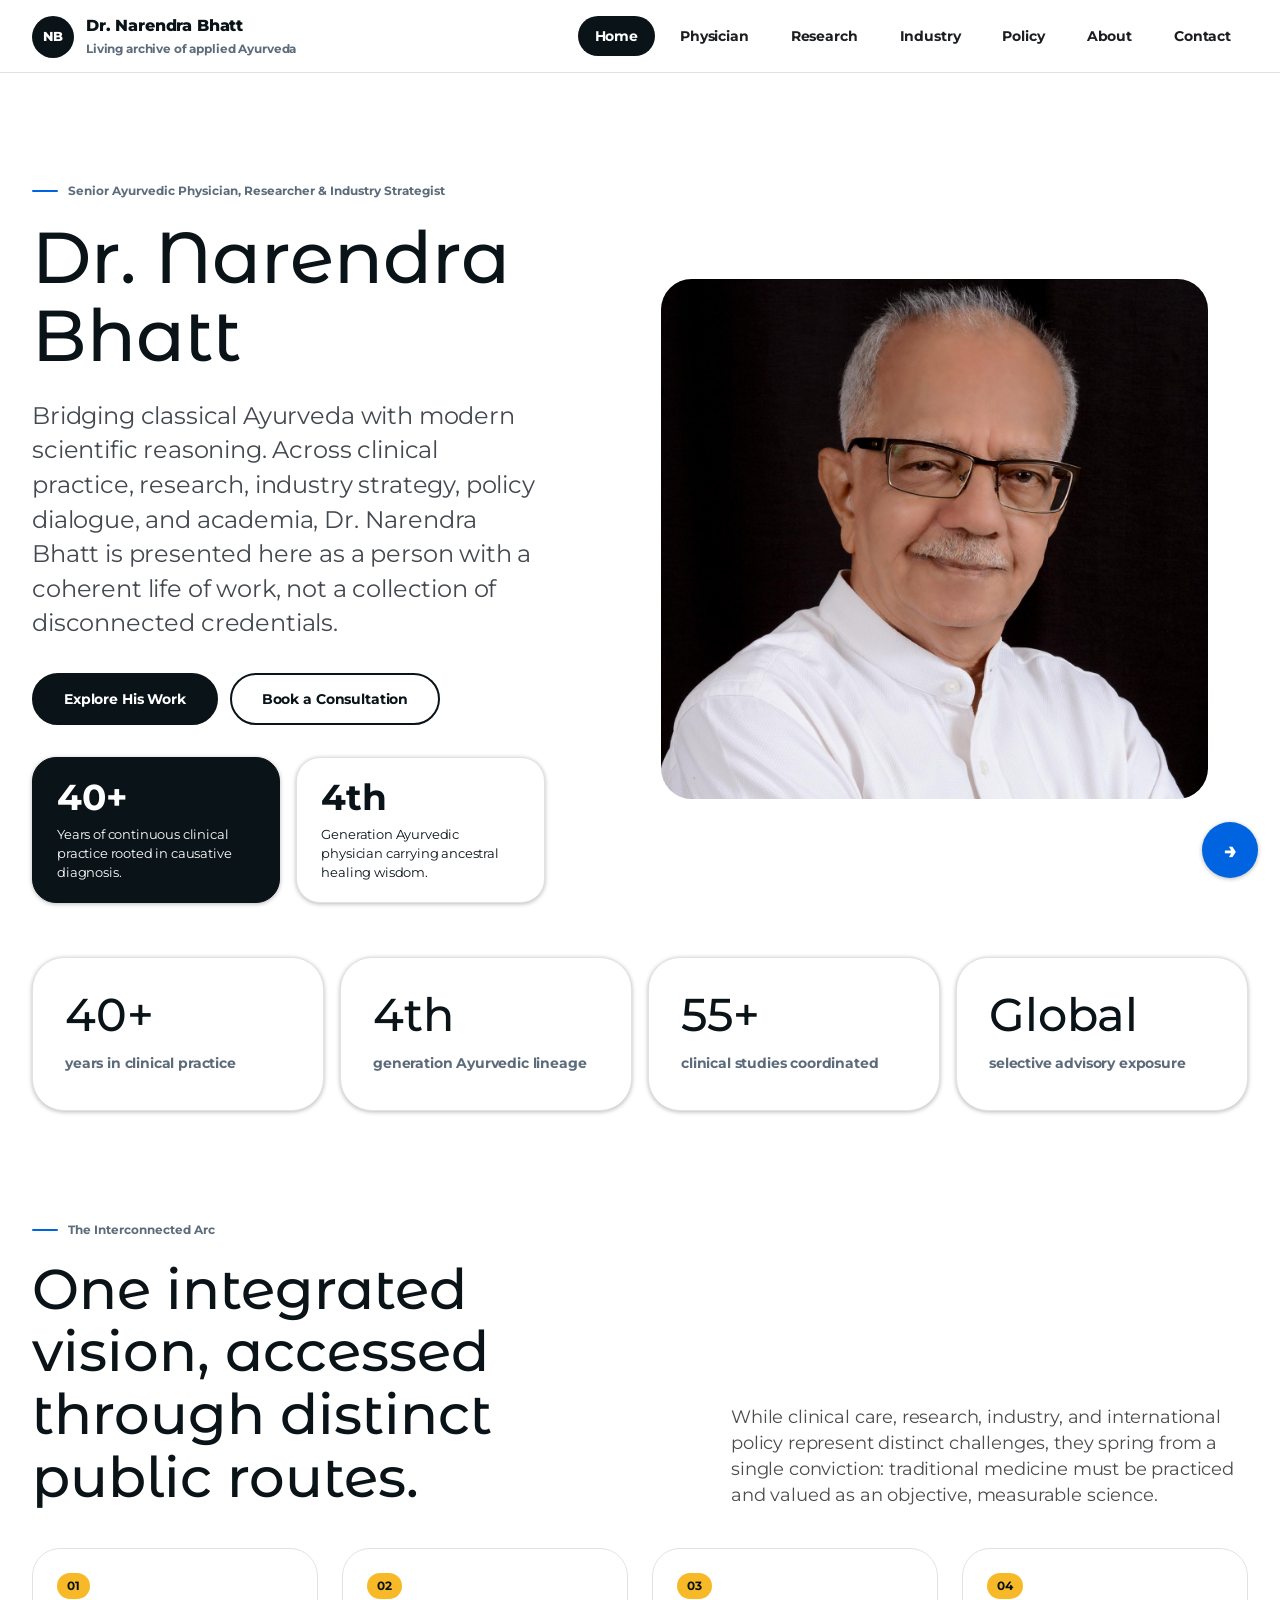
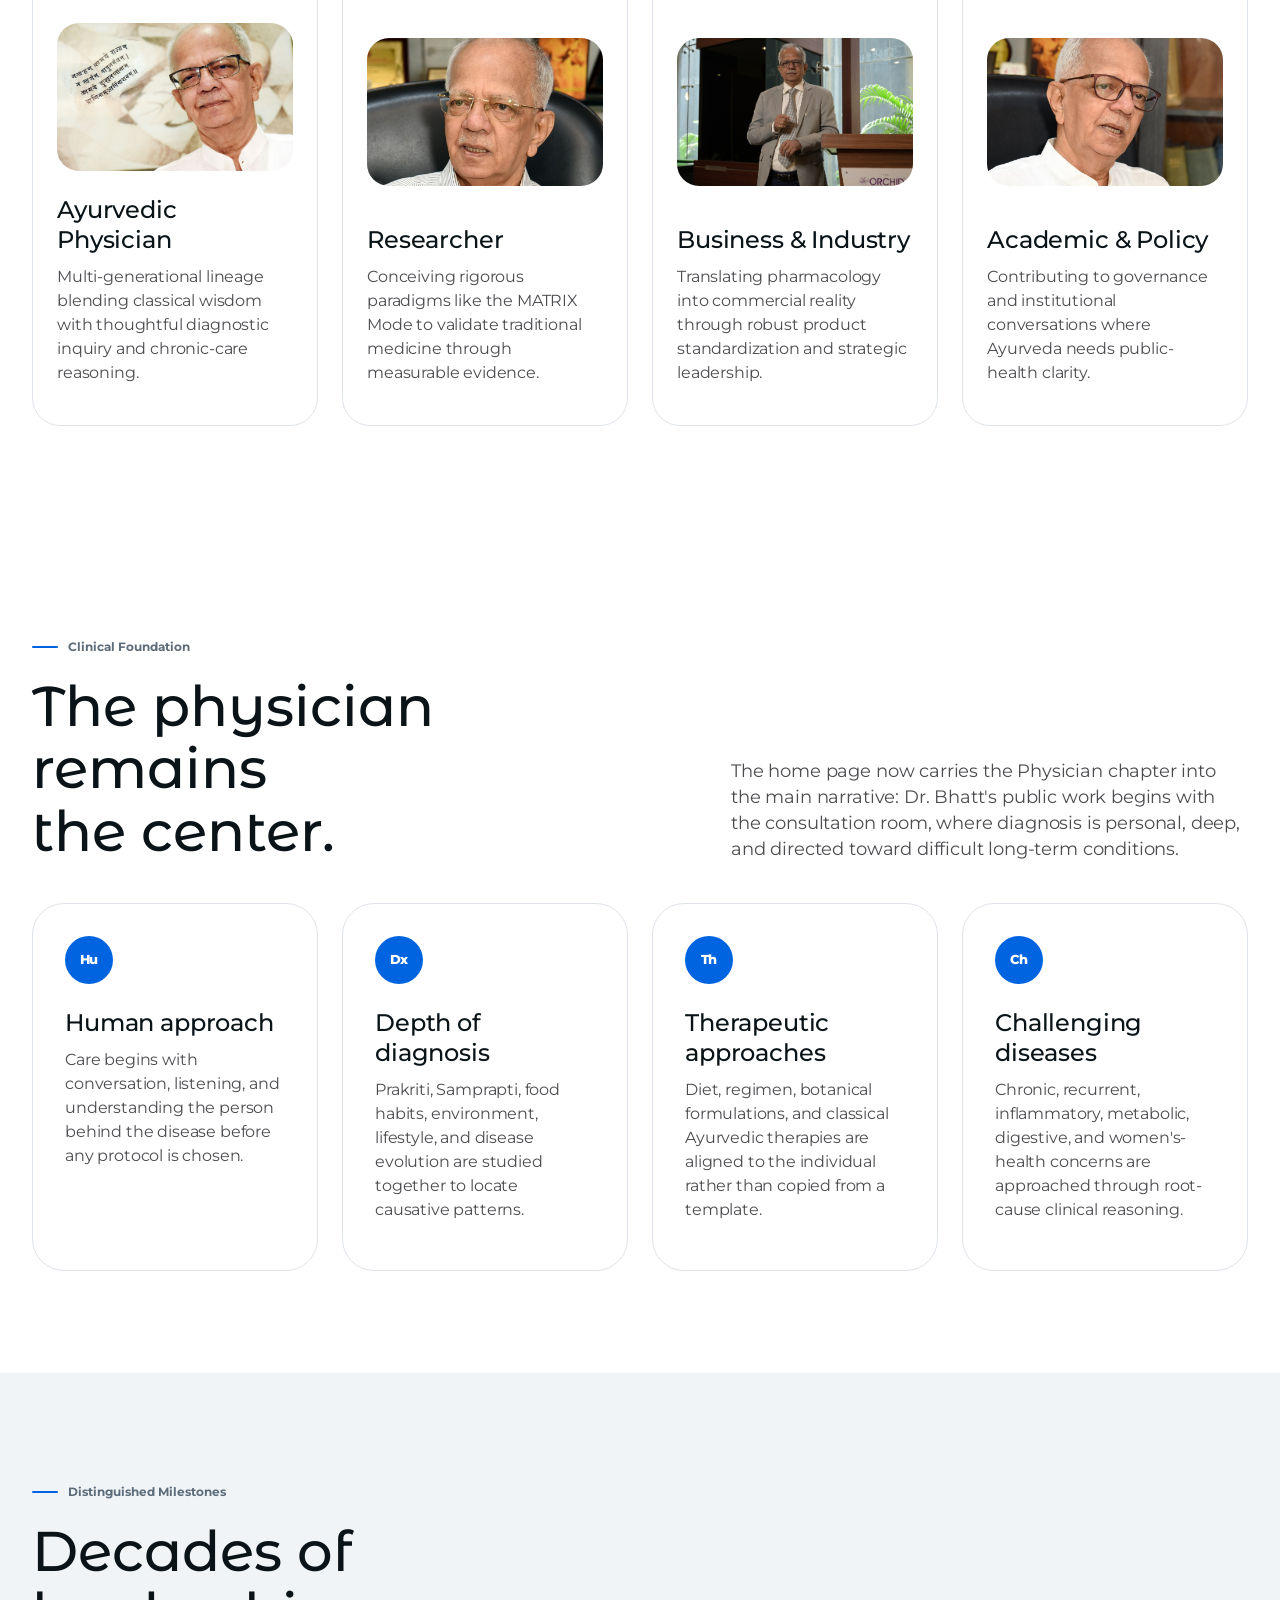
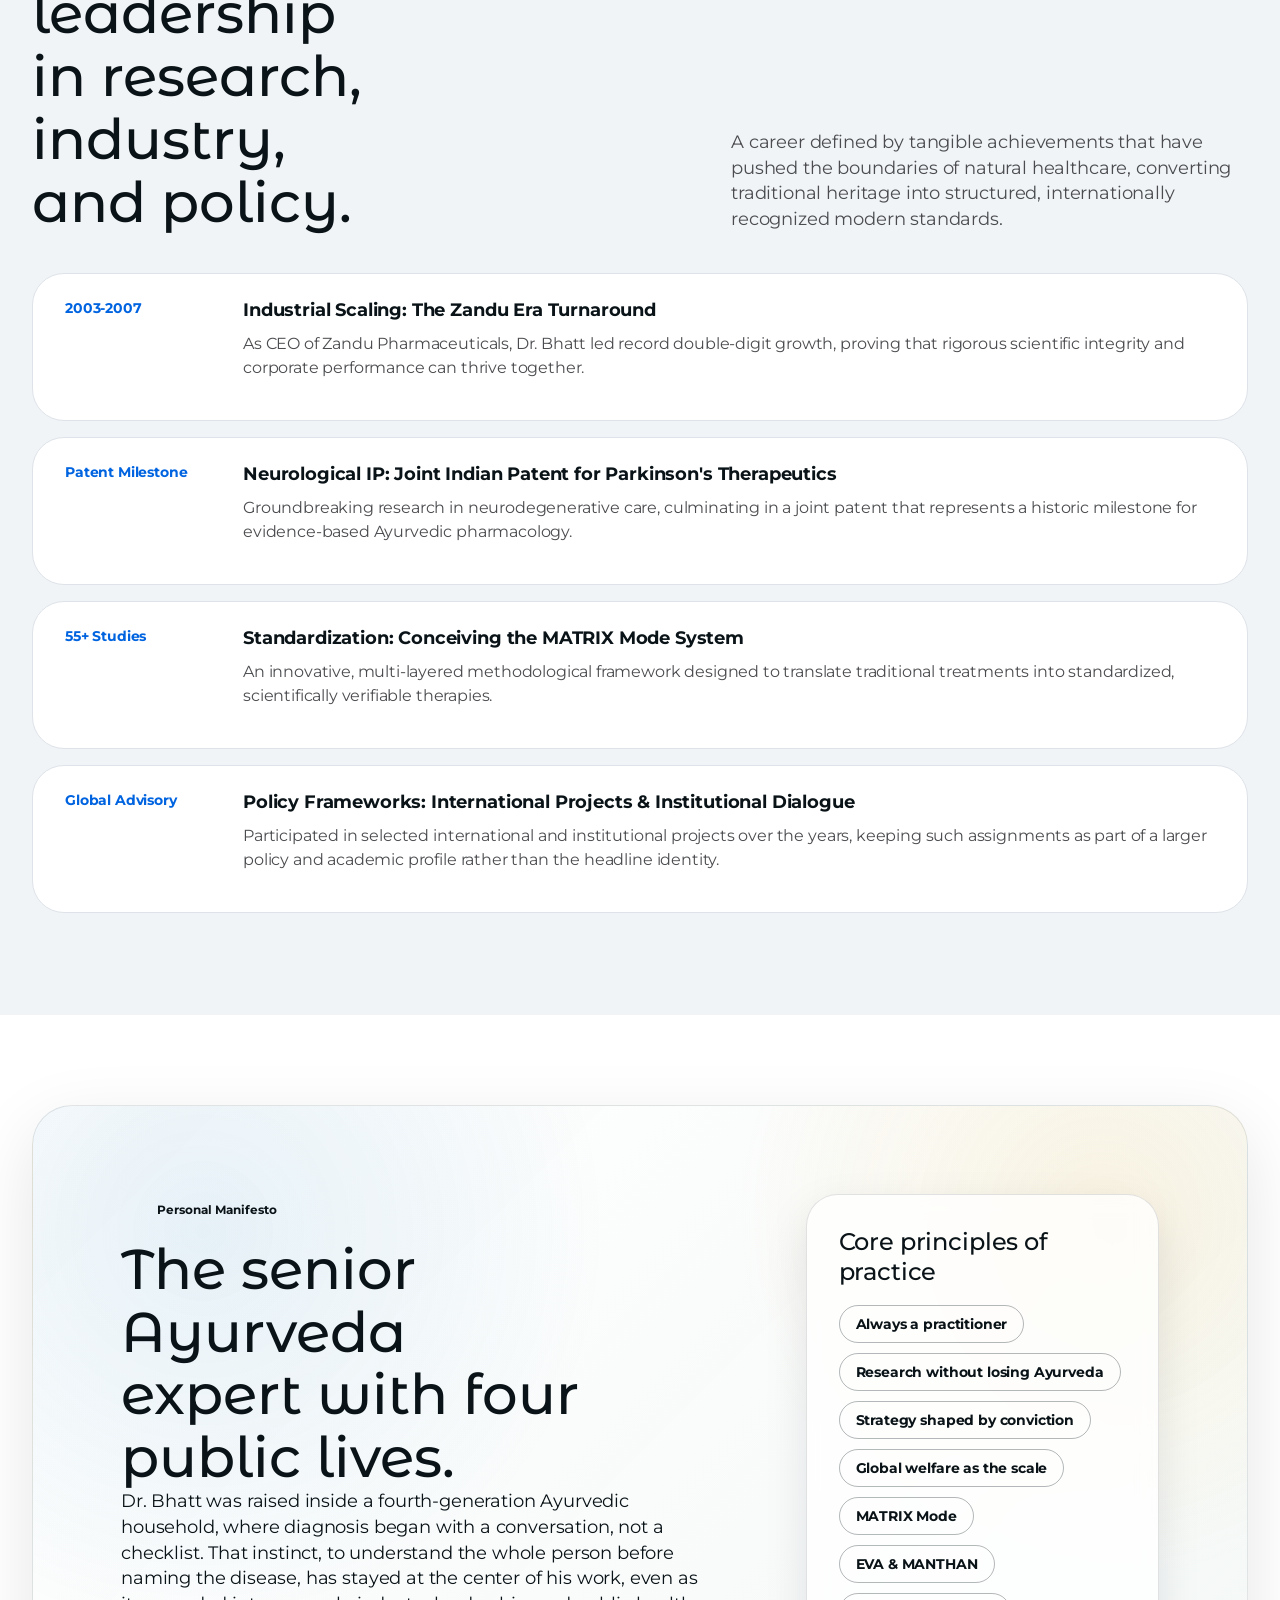
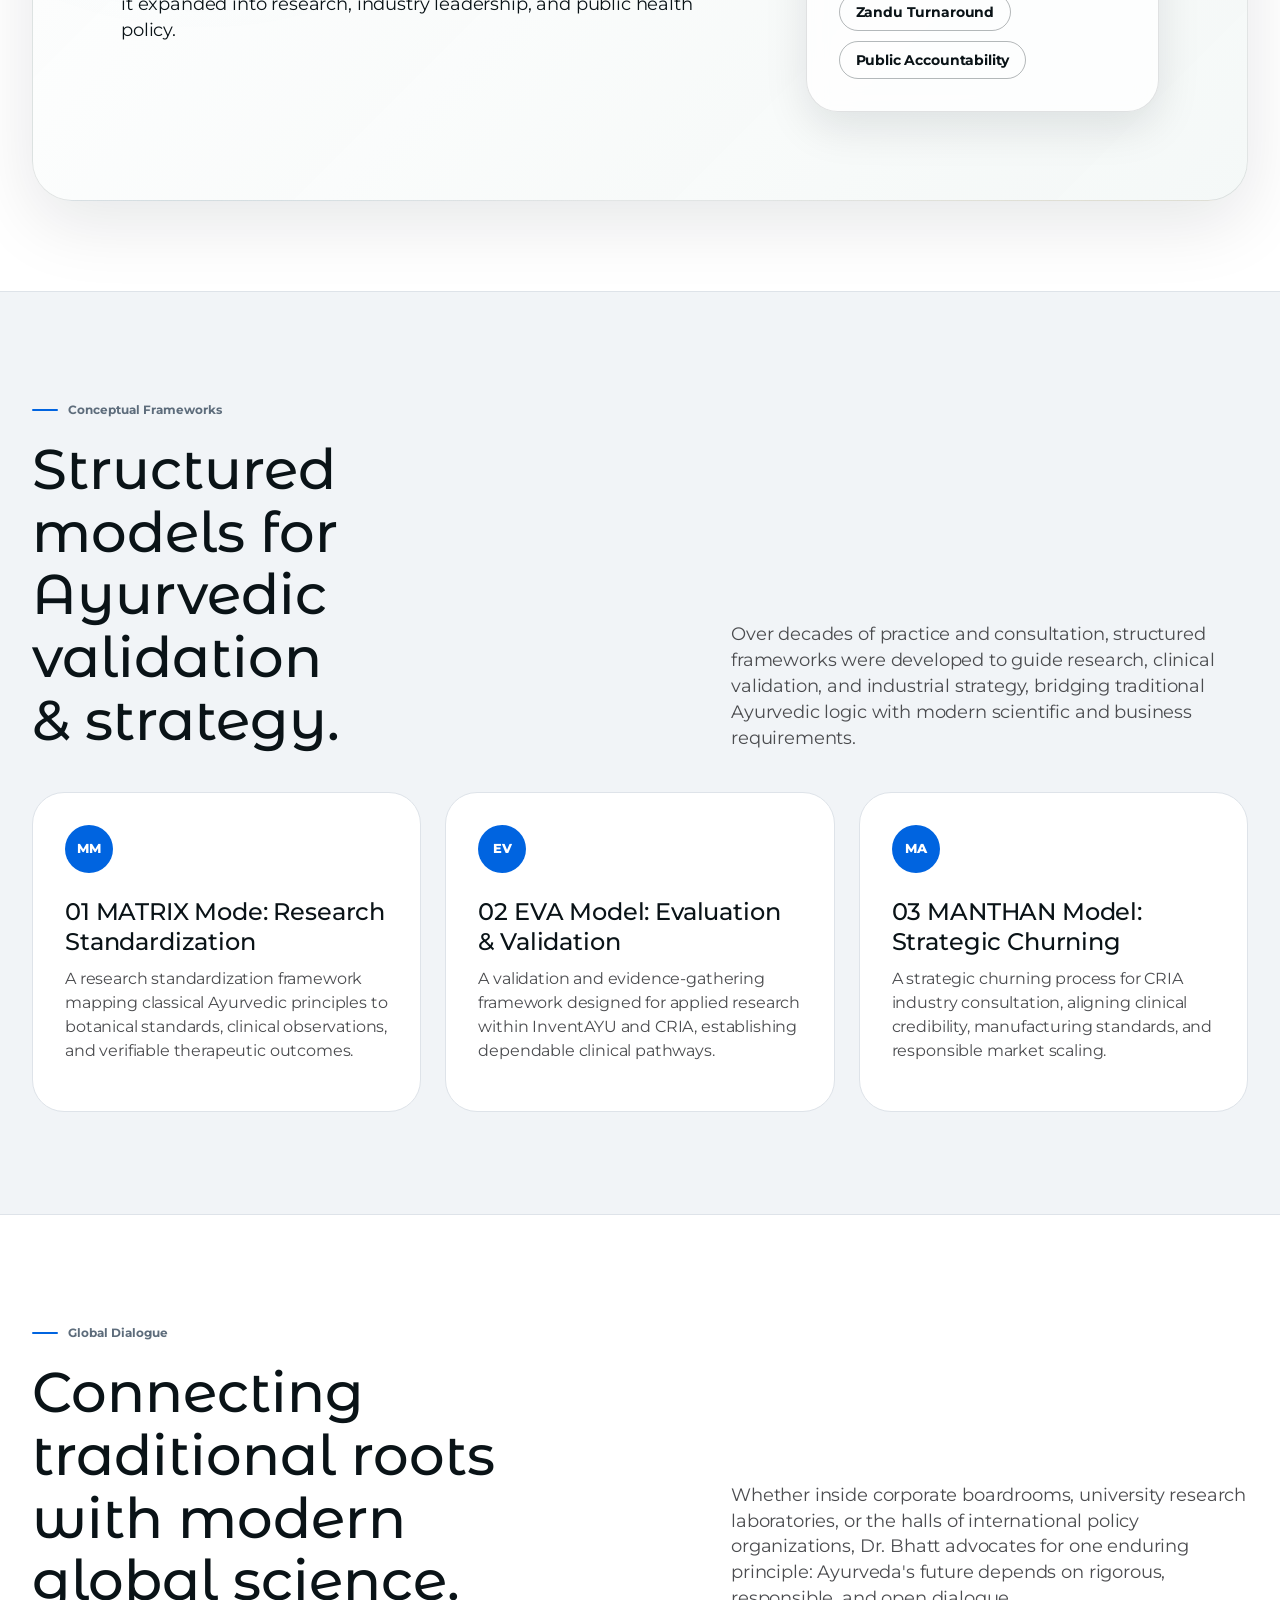
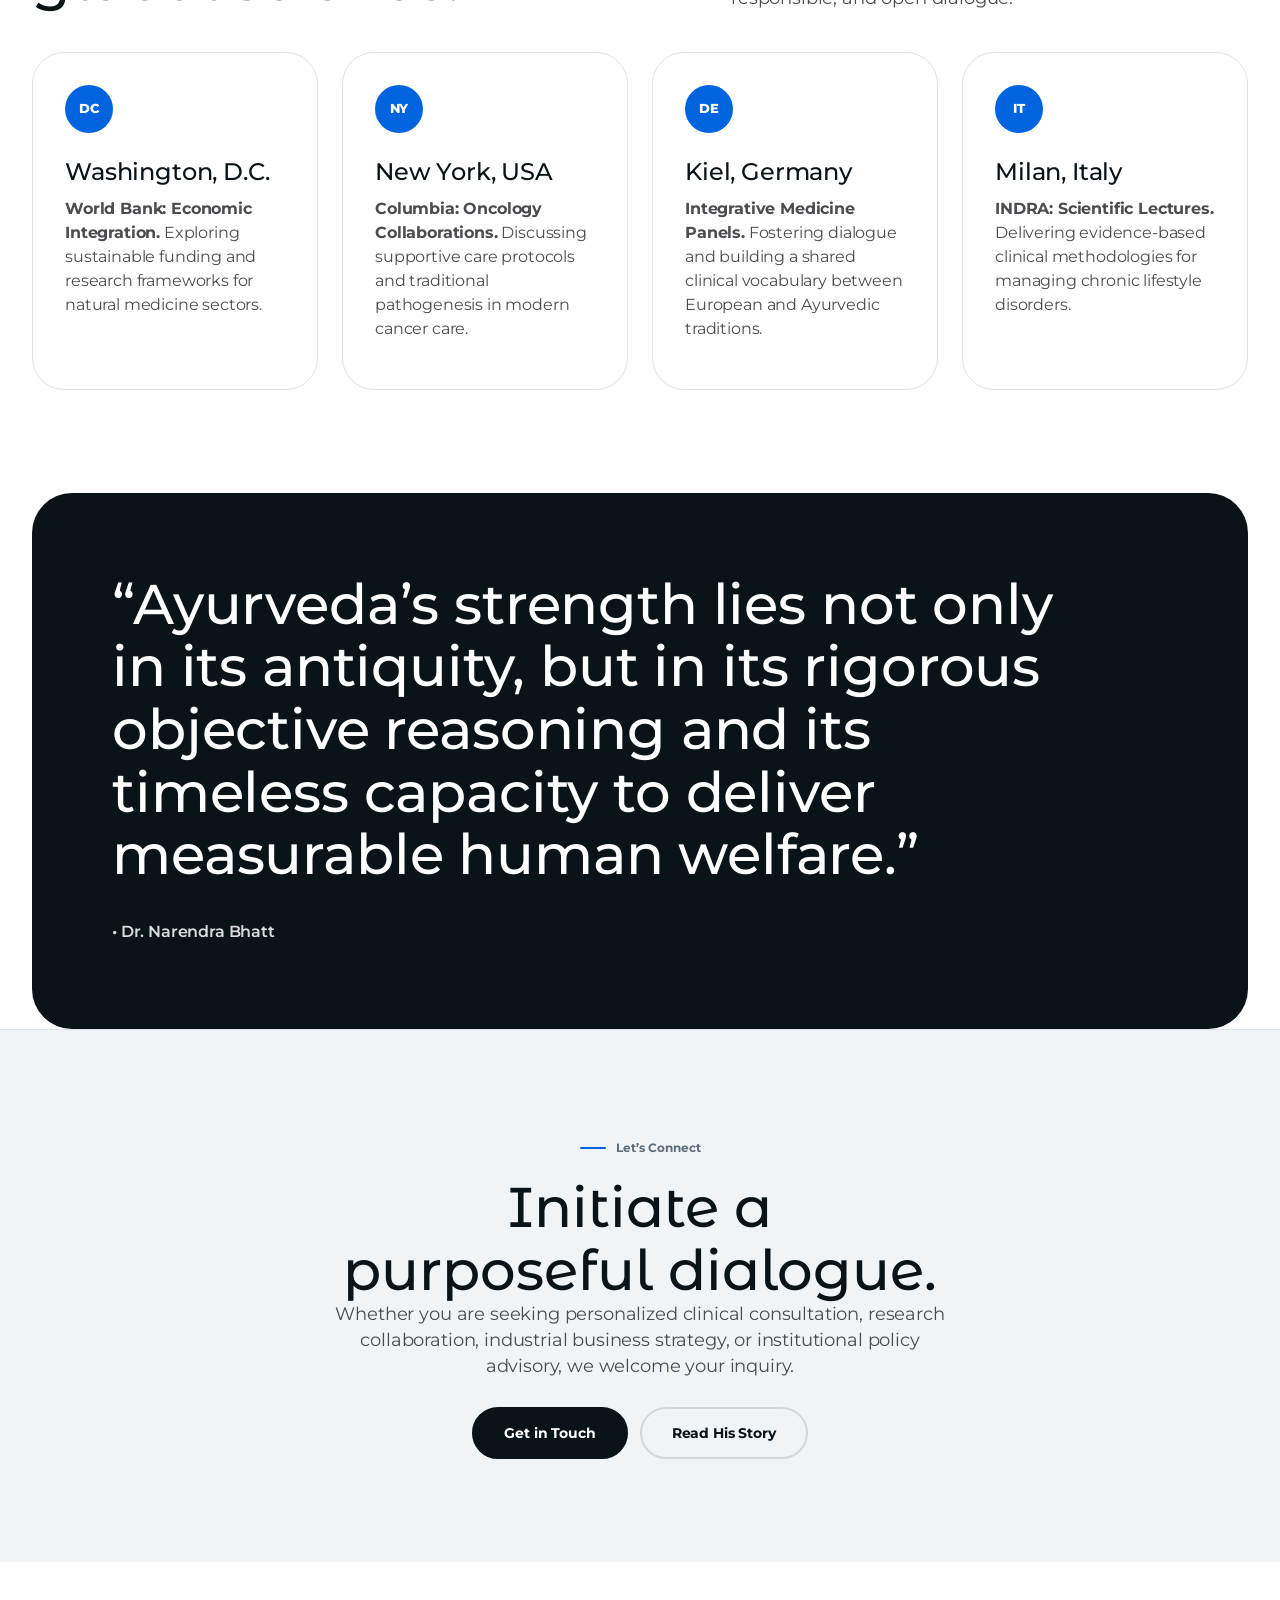
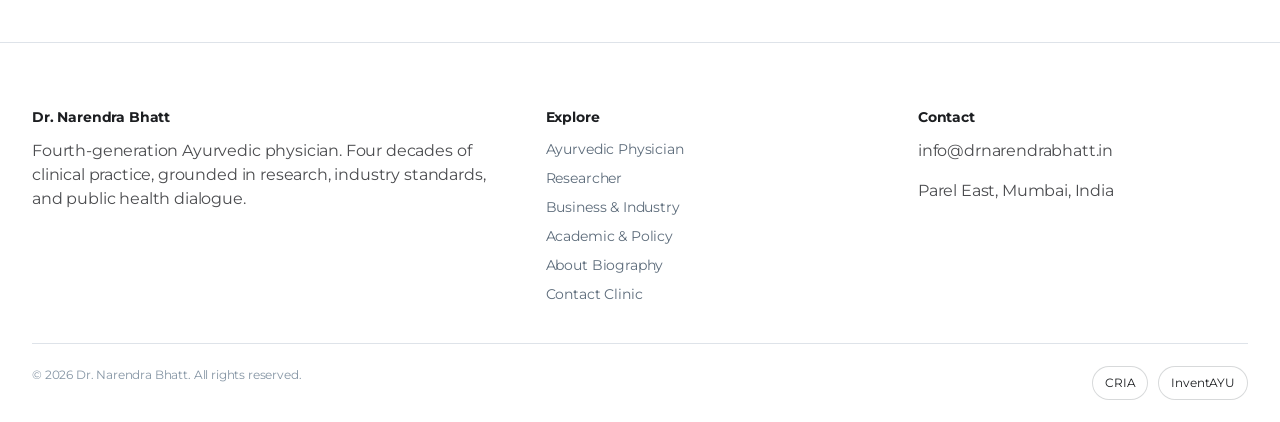
==== commit b8f21bab: "New Changes 1.0" ====
--- a/index.html
+++ b/index.html
@@ -34,7 +34,7 @@
      <div class="reveal">
       <span class="eyebrow">Senior Ayurvedic Physician, Researcher &amp; Industry Strategist</span>
       <h1>Dr. Narendra <span class="display-accent">Bhatt</span></h1>
-      <p class="lead">Bridging classical Ayurveda with modern scientific reasoning. Across clinical practice, research, industry strategy, policy dialogue, and academia&bull; Dr. Narendra Bhatt is presented here as a person with a coherent life of work, not a collection of disconnected credentials.</p>
+      <p class="lead">Bridging classical Ayurveda with modern scientific reasoning. Across clinical practice, research, industry strategy, policy dialogue, and academia, Dr. Narendra Bhatt is presented here as a person with a coherent life of work, not a collection of disconnected credentials.</p>
       <div class="hero-actions">
        <a class="button primary" href="#chapters">Explore His Work</a>
        <a class="button ghost-on-dark" href="contact.html">Book a Consultation</a>
@@ -89,6 +89,40 @@
        <img src="NSBPhotosSelectedForWebsite/Lakshanik/N%2031.JPG" alt="Dr. Narendra Bhatt speaking in an academic setting" />
        <div><h3>Academic &amp; Policy</h3><p>Contributing to governance and institutional conversations where Ayurveda needs public-health clarity.</p></div>
       </a>
+     </div>
+    </div>
+   </section>
+
+   <section class="section" id="clinical-foundation">
+    <div class="section-inner">
+     <div class="split-heading reveal">
+      <div>
+       <span class="section-kicker">Clinical Foundation</span>
+       <h2 class="section-title">The physician remains the center.</h2>
+      </div>
+      <p class="section-lede">The home page now carries the Physician chapter into the main narrative: Dr. Bhatt's public work begins with the consultation room, where diagnosis is personal, deep, and directed toward difficult long-term conditions.</p>
+     </div>
+     <div class="grid-4">
+      <article class="field-card reveal">
+       <span class="icon-mark">Hu</span>
+       <h3>Human approach</h3>
+       <p>Care begins with conversation, listening, and understanding the person behind the disease before any protocol is chosen.</p>
+      </article>
+      <article class="field-card reveal">
+       <span class="icon-mark">Dx</span>
+       <h3>Depth of diagnosis</h3>
+       <p>Prakriti, Samprapti, food habits, environment, lifestyle, and disease evolution are studied together to locate causative patterns.</p>
+      </article>
+      <article class="field-card reveal">
+       <span class="icon-mark">Th</span>
+       <h3>Therapeutic approaches</h3>
+       <p>Diet, regimen, botanical formulations, and classical Ayurvedic therapies are aligned to the individual rather than copied from a template.</p>
+      </article>
+      <article class="field-card reveal">
+       <span class="icon-mark">Ch</span>
+       <h3>Challenging diseases</h3>
+       <p>Chronic, recurrent, inflammatory, metabolic, digestive, and women's-health concerns are approached through root-cause clinical reasoning.</p>
+      </article>
      </div>
     </div>
    </section>
@@ -185,7 +219,7 @@
     <blockquote>&ldquo;Ayurveda&rsquo;s strength lies not only in its antiquity, but in its rigorous objective reasoning and its timeless capacity to deliver measurable human welfare.&rdquo; <br><span style="font-size:16px;font-weight:600;display:inline-block;margin-top:12px;opacity:0.85;">&bull; Dr. Narendra Bhatt</span></blockquote>
    </section>
 
-   <section class="section" style="background:var(--surface-soft);border-top:1px solid var(--hairline-soft);">
+   <section class="section centered-cta" id="site-cta" style="background:var(--surface-soft);border-top:1px solid var(--hairline-soft);">
     <div class="section-inner" style="text-align:center;max-width:820px;">
      <div class="reveal">
       <span class="section-kicker">Let&rsquo;s Connect</span>
--- a/nsb-system.css
+++ b/nsb-system.css
@@ -271,7 +271,11 @@
 }
 
 .page-title {
-  max-width: 13ch;
+  max-width: 17ch;
+}
+
+.page-hero .page-title {
+  text-wrap: balance;
 }
 
 .display-accent {
@@ -507,6 +511,7 @@
   letter-spacing: 0;
   line-height: 1.12;
   font-feature-settings: "ss01", "ss02";
+  text-wrap: balance;
 }
 
 .section-lede {
@@ -515,6 +520,51 @@
   color: var(--slate);
   font-size: 18px;
   line-height: 1.44;
+}
+
+.centered-cta .section-title {
+  max-width: 780px;
+  margin-right: auto;
+  margin-left: auto;
+}
+
+.grouped-section .split-heading {
+  margin-bottom: 28px;
+}
+
+.group-block {
+  display: grid;
+  gap: 24px;
+  padding: 32px 0;
+  border-top: 1px solid var(--hairline-soft);
+}
+
+.group-block:first-of-type {
+  border-top: 0;
+}
+
+.group-copy {
+  max-width: 860px;
+}
+
+.group-copy h3 {
+  margin-bottom: 10px;
+  color: var(--ink-deep);
+  font-size: clamp(26px, 3vw, 36px);
+  font-weight: 500;
+  line-height: 1.18;
+  text-wrap: balance;
+}
+
+.group-copy p {
+  max-width: 780px;
+  margin-bottom: 0;
+  font-size: 17px;
+  line-height: 1.55;
+}
+
+.grouped-models {
+  margin-top: 8px;
 }
 
 .chapter-board {
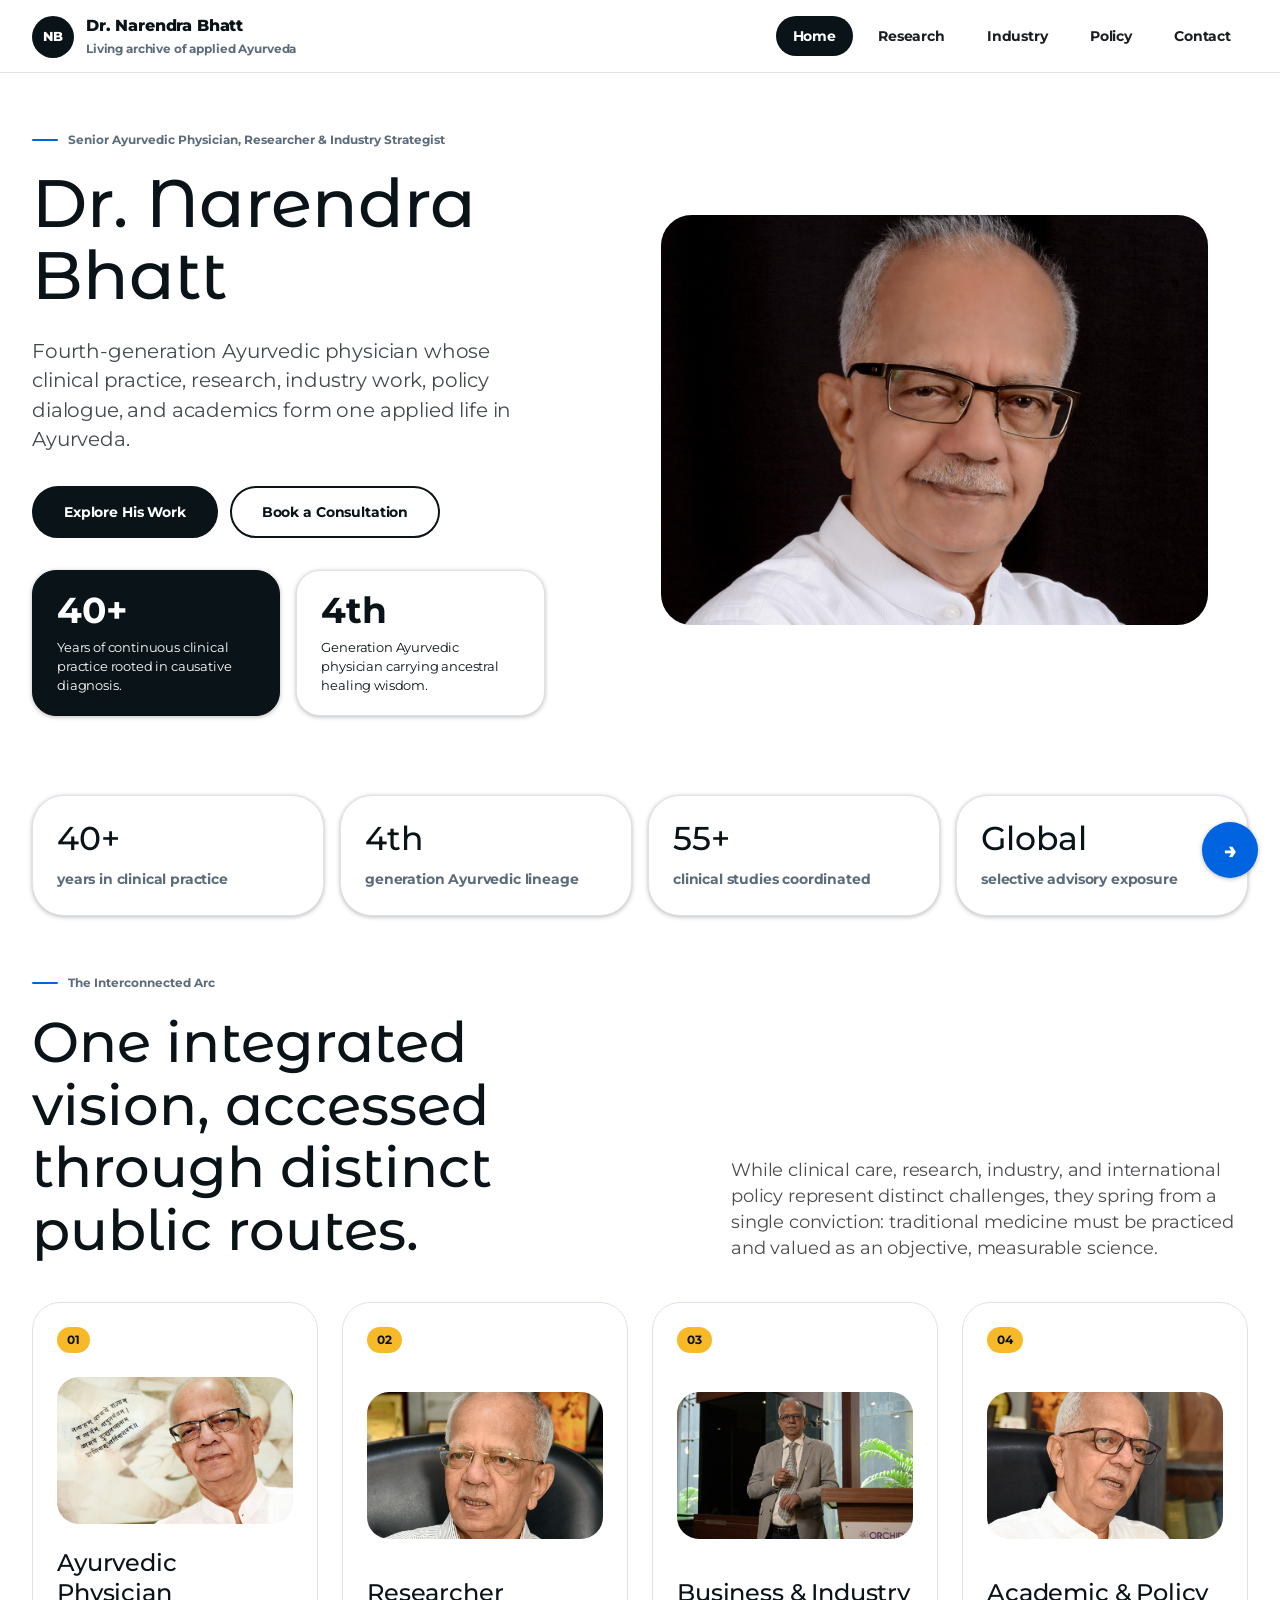
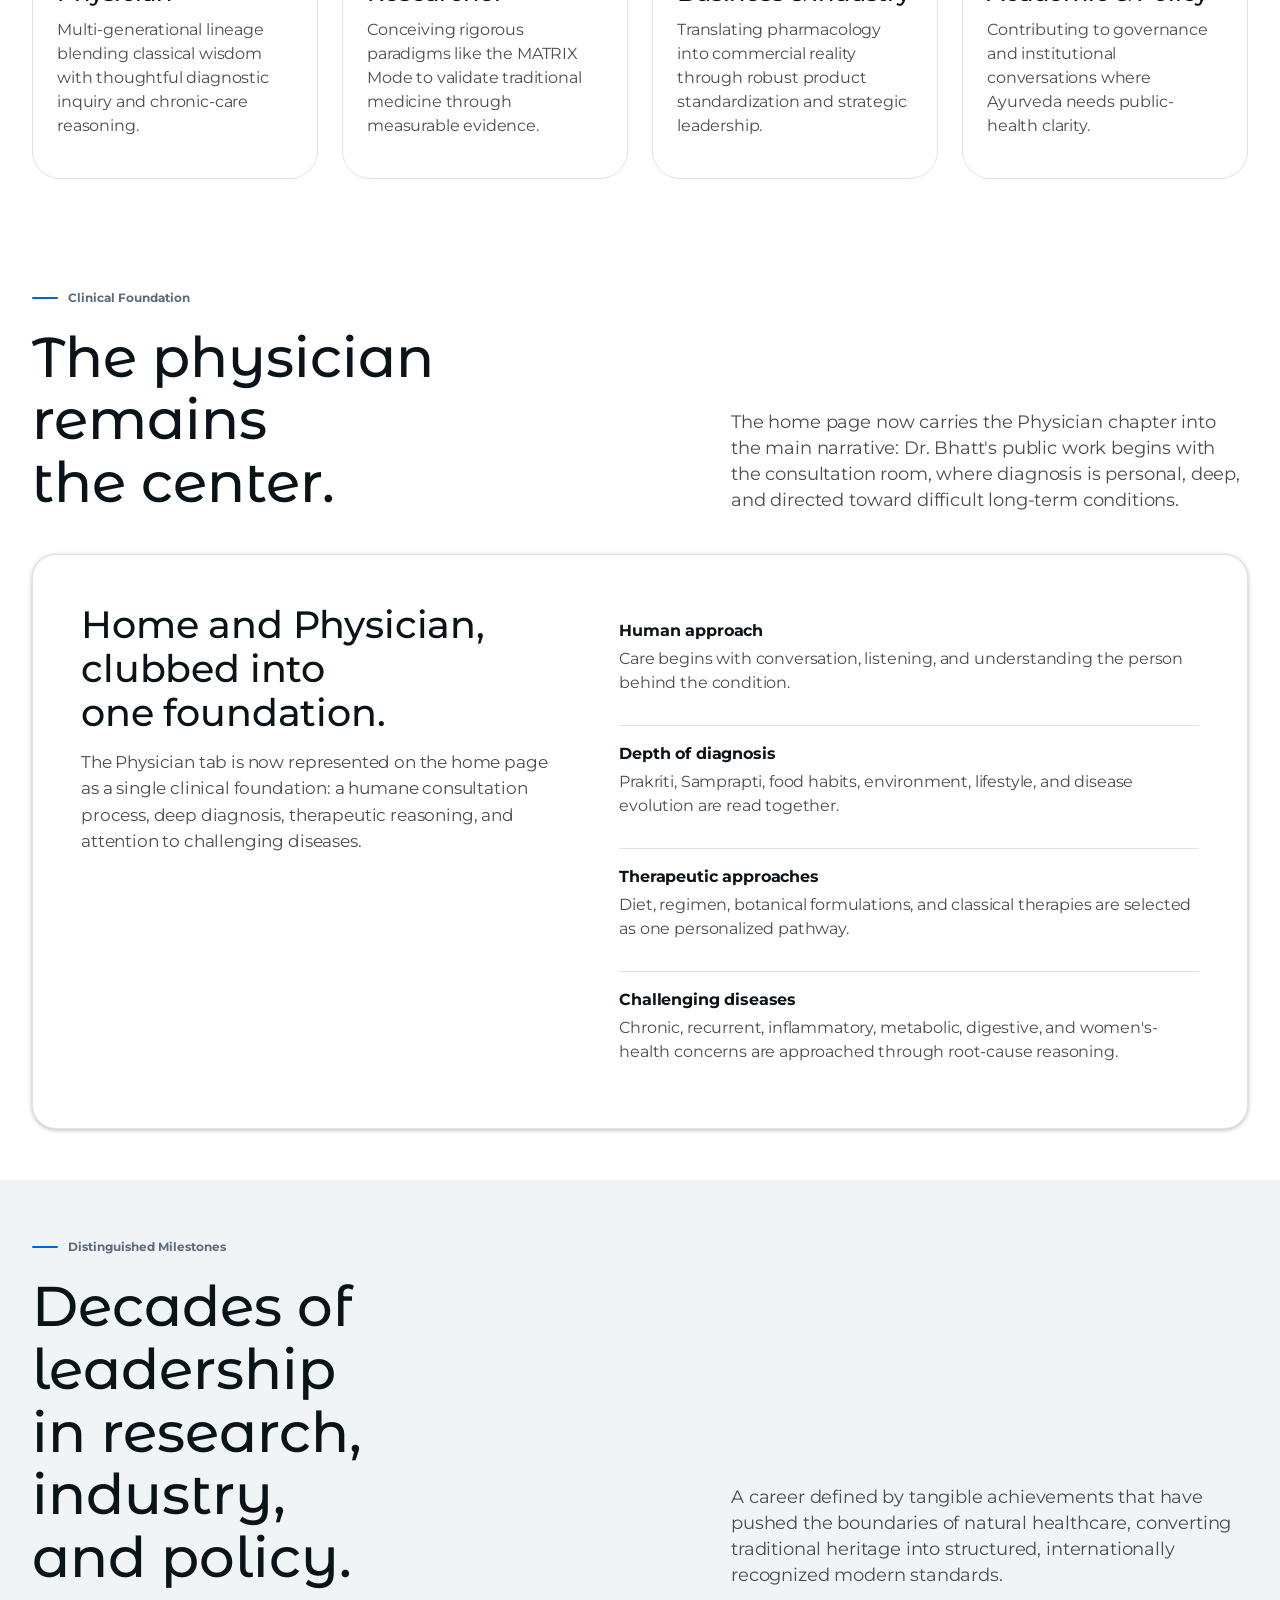
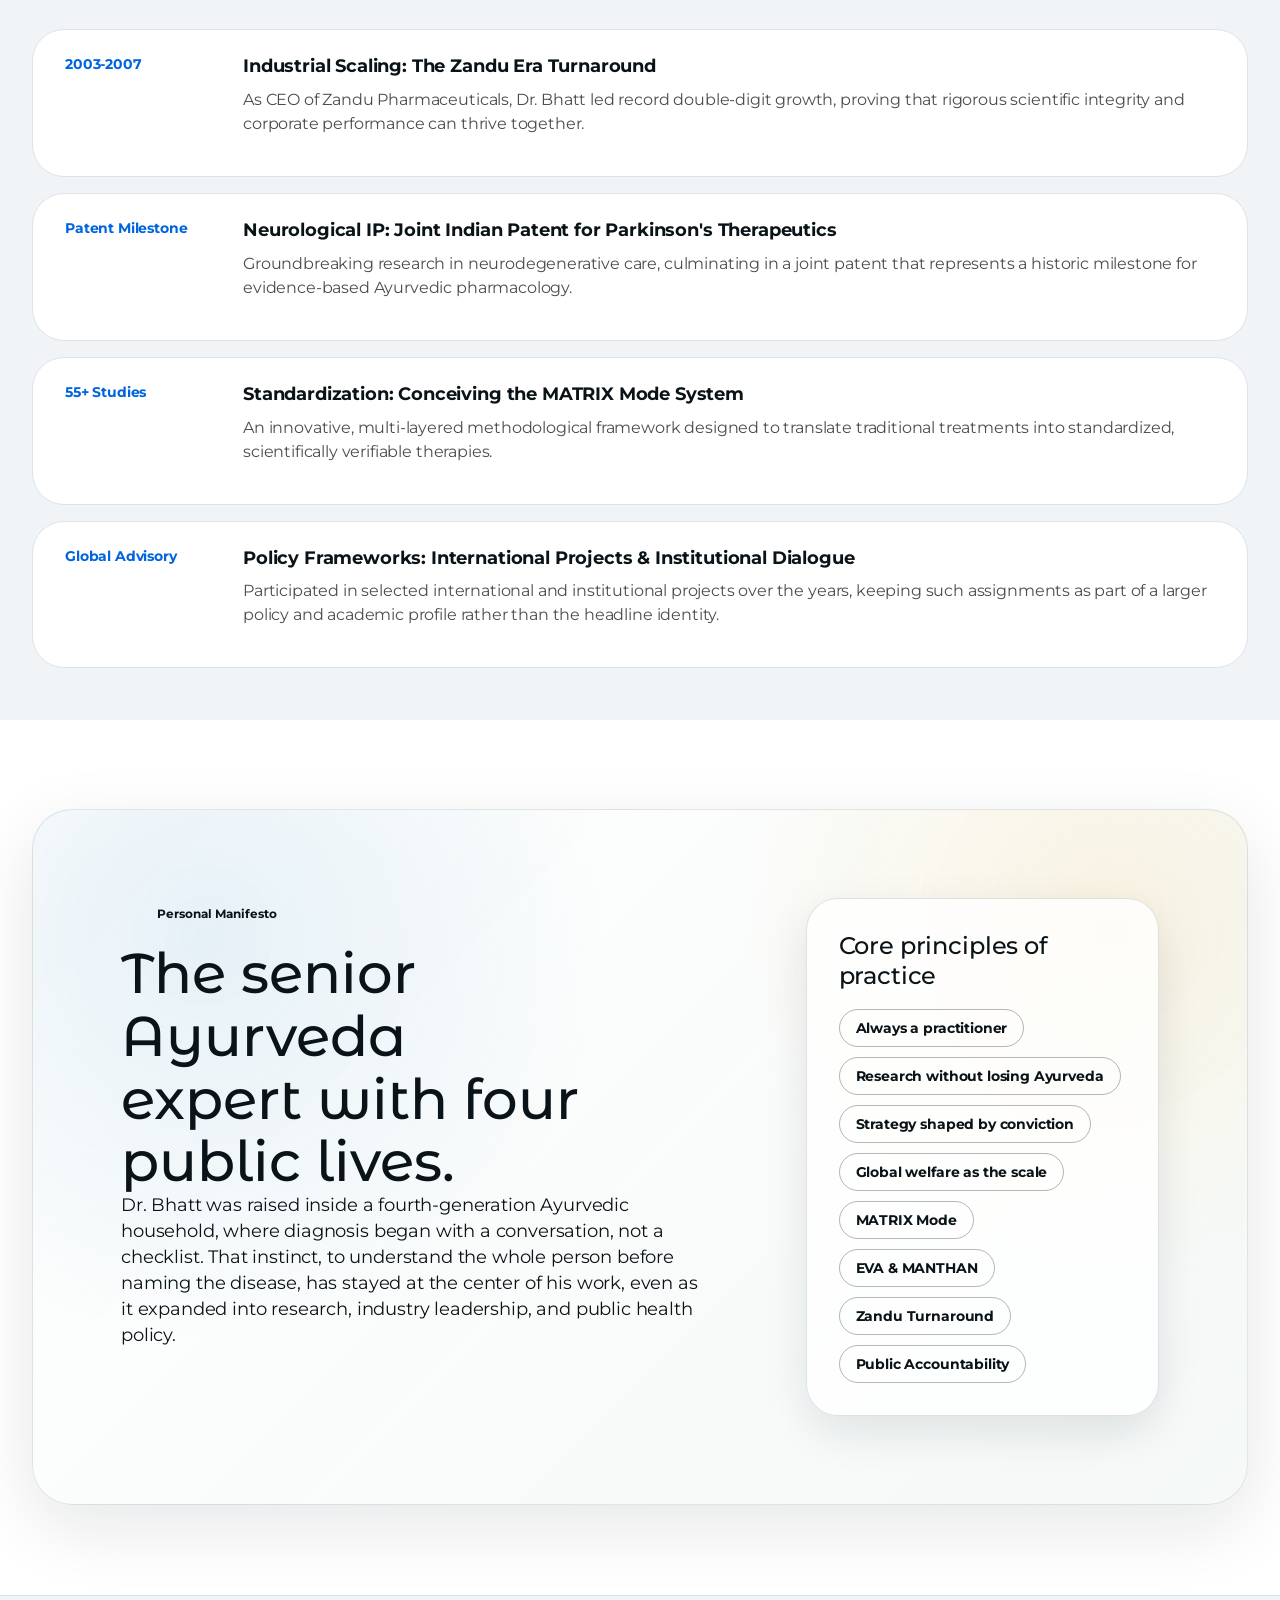
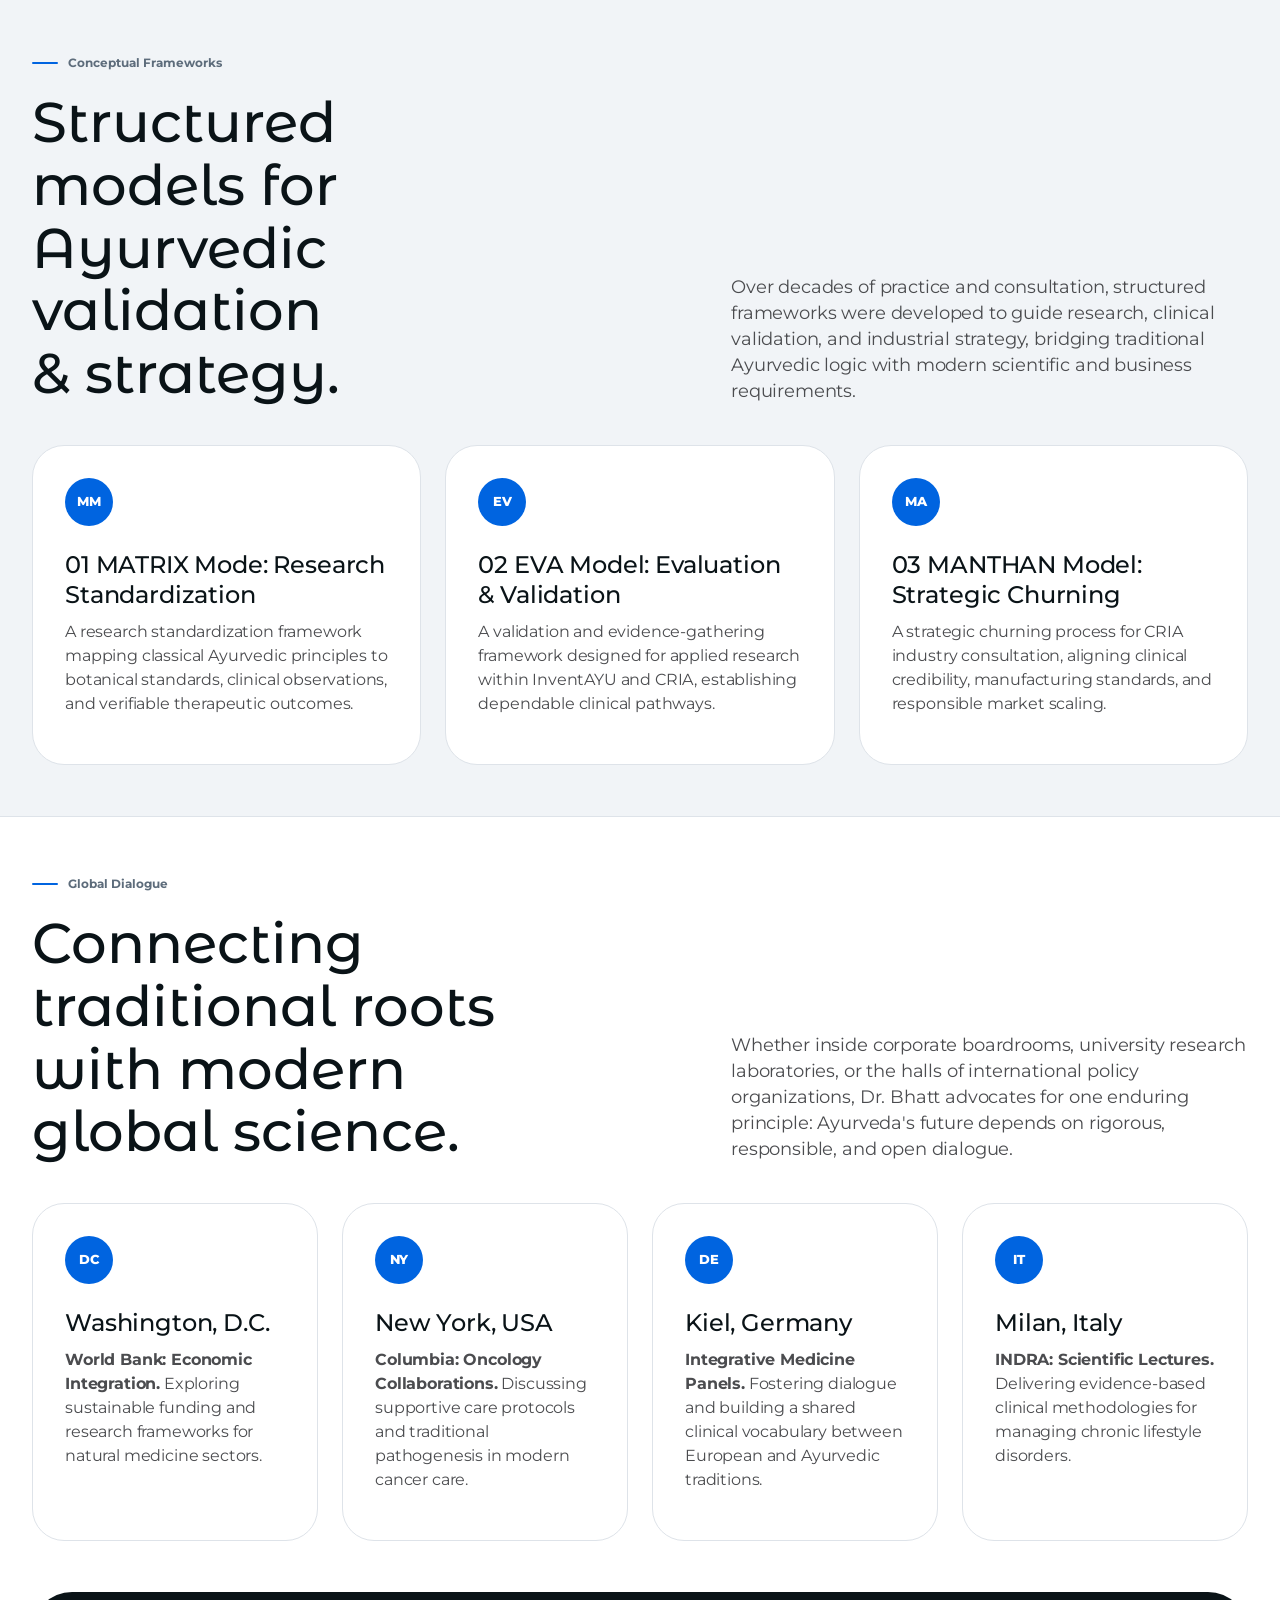
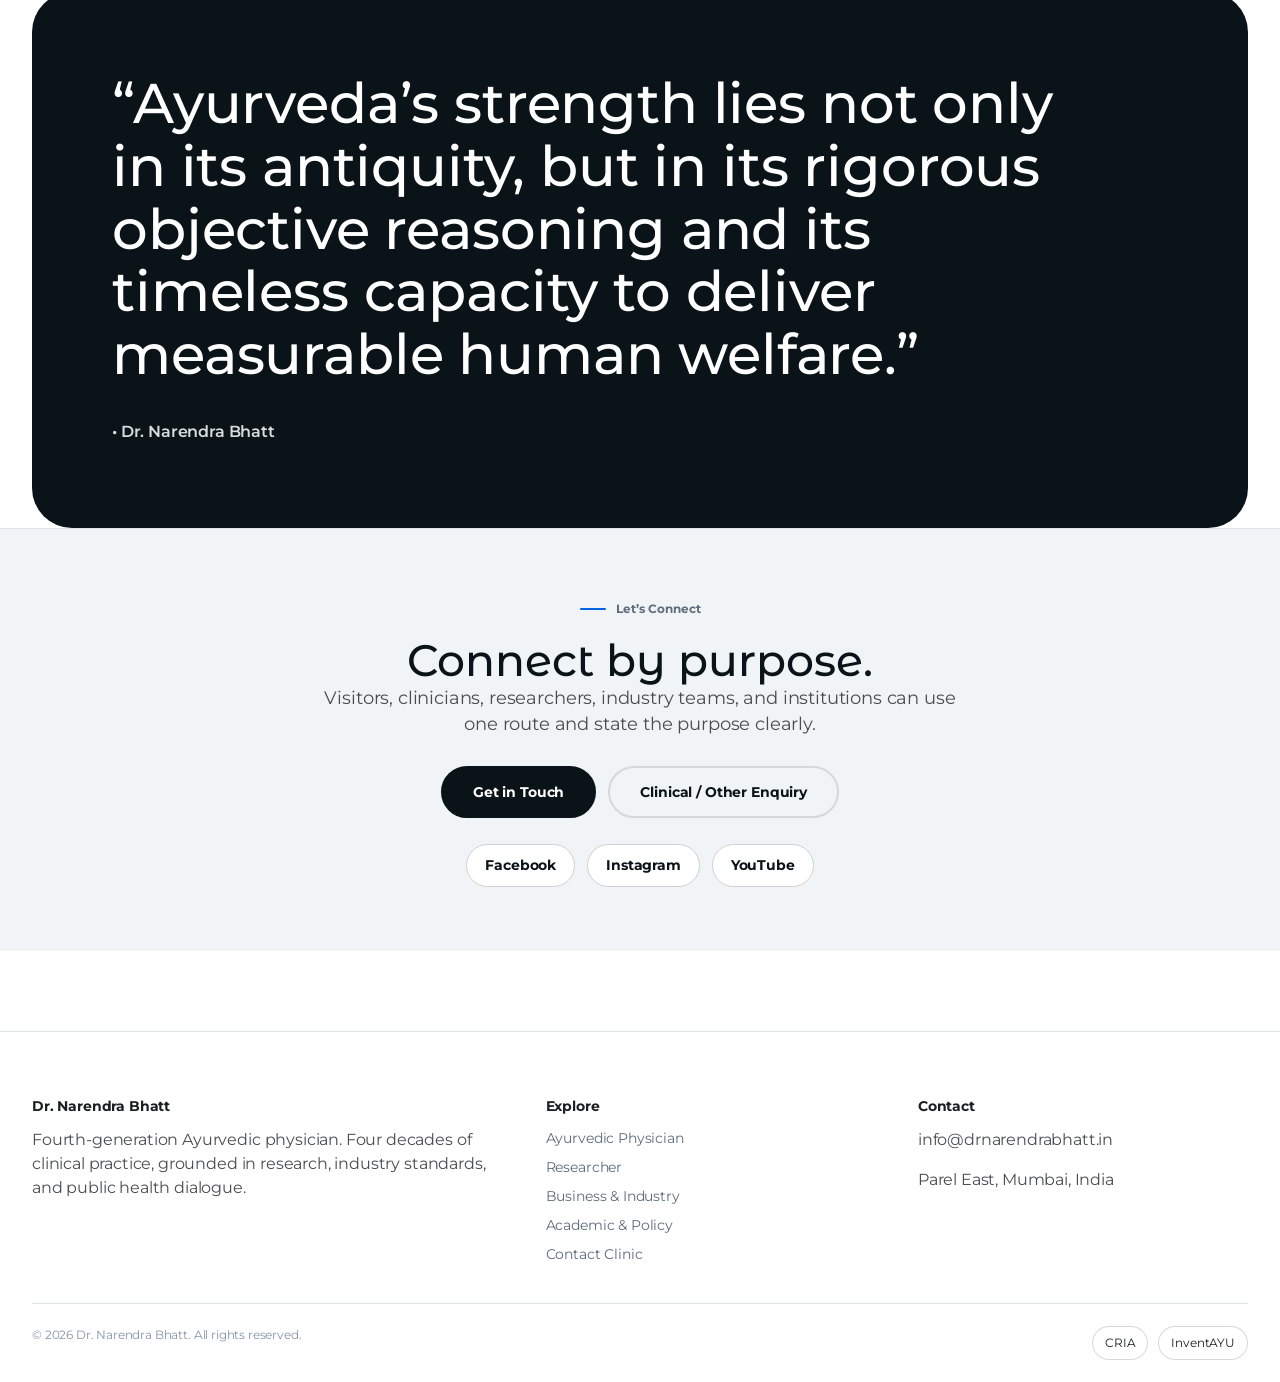
==== commit 81d62c13: "New Changes 1.1" ====
--- a/index.html
+++ b/index.html
@@ -18,11 +18,9 @@
     <button class="mobile-menu-btn" id="mobileMenuBtn" type="button" aria-label="Open navigation" aria-expanded="false"><span class="hamburger-line"></span><span class="hamburger-line"></span><span class="hamburger-line"></span></button>
     <ul class="nav-links" id="navLinks">
      <li><a class="active" href="index.html">Home</a></li>
-     <li><a href="clinical.html">Physician</a></li>
      <li><a href="research-hub.html">Research</a></li>
      <li><a href="industry.html">Industry</a></li>
      <li><a href="academic-policy.html">Policy</a></li>
-     <li><a href="about.html">About</a></li>
      <li><a href="contact.html">Contact</a></li>
     </ul>
    </nav>
@@ -34,7 +32,7 @@
      <div class="reveal">
       <span class="eyebrow">Senior Ayurvedic Physician, Researcher &amp; Industry Strategist</span>
       <h1>Dr. Narendra <span class="display-accent">Bhatt</span></h1>
-      <p class="lead">Bridging classical Ayurveda with modern scientific reasoning. Across clinical practice, research, industry strategy, policy dialogue, and academia, Dr. Narendra Bhatt is presented here as a person with a coherent life of work, not a collection of disconnected credentials.</p>
+      <p class="lead">Fourth-generation Ayurvedic physician whose clinical practice, research, industry work, policy dialogue, and academics form one applied life in Ayurveda.</p>
       <div class="hero-actions">
        <a class="button primary" href="#chapters">Explore His Work</a>
        <a class="button ghost-on-dark" href="contact.html">Book a Consultation</a>
@@ -69,7 +67,7 @@
       <p class="section-lede">While clinical care, research, industry, and international policy represent distinct challenges, they spring from a single conviction: traditional medicine must be practiced and valued as an objective, measurable science.</p>
      </div>
      <div class="chapter-board">
-      <a class="chapter-link reveal" href="clinical.html">
+      <a class="chapter-link reveal" href="#clinical-foundation">
        <span class="num">01</span>
        <img src="NSBPhotosSelectedForWebsite/Ayurvedic%20Physician/N%2033.jpg" alt="Dr. Narendra Bhatt in an Ayurvedic physician portrait" />
        <div><h3>Ayurvedic Physician</h3><p>Multi-generational lineage blending classical wisdom with thoughtful diagnostic inquiry and chronic-care reasoning.</p></div>
@@ -102,27 +100,17 @@
       </div>
       <p class="section-lede">The home page now carries the Physician chapter into the main narrative: Dr. Bhatt's public work begins with the consultation room, where diagnosis is personal, deep, and directed toward difficult long-term conditions.</p>
      </div>
-     <div class="grid-4">
-      <article class="field-card reveal">
-       <span class="icon-mark">Hu</span>
-       <h3>Human approach</h3>
-       <p>Care begins with conversation, listening, and understanding the person behind the disease before any protocol is chosen.</p>
-      </article>
-      <article class="field-card reveal">
-       <span class="icon-mark">Dx</span>
-       <h3>Depth of diagnosis</h3>
-       <p>Prakriti, Samprapti, food habits, environment, lifestyle, and disease evolution are studied together to locate causative patterns.</p>
-      </article>
-      <article class="field-card reveal">
-       <span class="icon-mark">Th</span>
-       <h3>Therapeutic approaches</h3>
-       <p>Diet, regimen, botanical formulations, and classical Ayurvedic therapies are aligned to the individual rather than copied from a template.</p>
-      </article>
-      <article class="field-card reveal">
-       <span class="icon-mark">Ch</span>
-       <h3>Challenging diseases</h3>
-       <p>Chronic, recurrent, inflammatory, metabolic, digestive, and women's-health concerns are approached through root-cause clinical reasoning.</p>
-      </article>
+     <div class="merge-panel reveal">
+      <div>
+       <h3>Home and Physician, clubbed into one foundation.</h3>
+       <p>The Physician tab is now represented on the home page as a single clinical foundation: a humane consultation process, deep diagnosis, therapeutic reasoning, and attention to challenging diseases.</p>
+      </div>
+      <ul class="merge-list">
+       <li><strong>Human approach</strong> Care begins with conversation, listening, and understanding the person behind the condition.</li>
+       <li><strong>Depth of diagnosis</strong> Prakriti, Samprapti, food habits, environment, lifestyle, and disease evolution are read together.</li>
+       <li><strong>Therapeutic approaches</strong> Diet, regimen, botanical formulations, and classical therapies are selected as one personalized pathway.</li>
+       <li><strong>Challenging diseases</strong> Chronic, recurrent, inflammatory, metabolic, digestive, and women's-health concerns are approached through root-cause reasoning.</li>
+      </ul>
      </div>
     </div>
    </section>
@@ -223,11 +211,16 @@
     <div class="section-inner" style="text-align:center;max-width:820px;">
      <div class="reveal">
       <span class="section-kicker">Let&rsquo;s Connect</span>
-      <h2 class="section-title">Initiate a purposeful dialogue.</h2>
-      <p class="section-lede" style="margin:0 auto 28px;">Whether you are seeking personalized clinical consultation, research collaboration, industrial business strategy, or institutional policy advisory, we welcome your inquiry.</p>
+      <h2 class="section-title">Connect by purpose.</h2>
+      <p class="section-lede" style="margin:0 auto 28px;">Visitors, clinicians, researchers, industry teams, and institutions can use one route and state the purpose clearly.</p>
       <div class="hero-actions" style="justify-content:center;">
        <a class="button primary" href="contact.html">Get in Touch</a>
-       <a class="button secondary" href="about.html">Read His Story</a>
+       <a class="button secondary" href="contact.html">Clinical / Other Enquiry</a>
+      </div>
+      <div class="social-strip" aria-label="Social media channels">
+       <span>Facebook</span>
+       <span>Instagram</span>
+       <span>YouTube</span>
       </div>
      </div>
     </div>
@@ -238,7 +231,7 @@
   <footer class="site-footer">
    <div class="footer-grid">
     <div class="footer-col"><h3>Dr. Narendra Bhatt</h3><p>Fourth-generation Ayurvedic physician. Four decades of clinical practice, grounded in research, industry standards, and public health dialogue.</p></div>
-    <div class="footer-col"><h3>Explore</h3><ul class="footer-links"><li><a href="clinical.html">Ayurvedic Physician</a></li><li><a href="research-hub.html">Researcher</a></li><li><a href="industry.html">Business &amp; Industry</a></li><li><a href="academic-policy.html">Academic &amp; Policy</a></li><li><a href="about.html">About Biography</a></li><li><a href="contact.html">Contact Clinic</a></li></ul></div>
+    <div class="footer-col"><h3>Explore</h3><ul class="footer-links"><li><a href="index.html#clinical-foundation">Ayurvedic Physician</a></li><li><a href="research-hub.html">Researcher</a></li><li><a href="industry.html">Business &amp; Industry</a></li><li><a href="academic-policy.html">Academic &amp; Policy</a></li><li><a href="contact.html">Contact Clinic</a></li></ul></div>
     <div class="footer-col"><h3>Contact</h3><p>info@drnarendrabhatt.in</p><p>Parel East, Mumbai, India</p></div>
    </div>
    <div class="footer-bottom"><span>&copy; 2026 Dr. Narendra Bhatt. All rights reserved.</span><span class="ecosystem-links"><a href="../CRIA/index.html">CRIA</a><a href="../inventayu/index.html">InventAYU</a></span></div>
--- a/nsb-system.css
+++ b/nsb-system.css
@@ -197,7 +197,7 @@
 .section,
 .page-hero,
 .archive-hero {
-  padding: clamp(64px, 8vw, 120px) 0;
+  padding: clamp(40px, 4vw, 60px) 0;
 }
 
 .section-inner,
@@ -217,7 +217,7 @@
 }
 
 .archive-hero {
-  min-height: min(860px, calc(100vh - 72px));
+  min-height: auto;
 }
 
 .page-hero.clinical,
@@ -234,6 +234,11 @@
   grid-template-columns: minmax(0, 0.9fr) minmax(420px, 1.1fr);
   gap: clamp(32px, 6vw, 80px);
   align-items: center;
+}
+
+.page-hero .hero-inner,
+.archive-hero .hero-inner {
+  min-height: clamp(360px, 45vh, 500px);
 }
 
 .eyebrow,
@@ -263,7 +268,7 @@
   max-width: 12ch;
   margin-bottom: 24px;
   font-family: var(--display);
-  font-size: clamp(44px, 6vw, 72px);
+  font-size: clamp(42px, 5.2vw, 68px);
   font-weight: 500;
   letter-spacing: 0;
   line-height: 1.08;
@@ -288,7 +293,7 @@
   max-width: 690px;
   margin-bottom: 32px;
   color: var(--charcoal);
-  font-size: clamp(18px, 2vw, 24px);
+  font-size: clamp(17px, 1.6vw, 22px);
   font-weight: 400;
   letter-spacing: -0.16px;
   line-height: 1.44;
@@ -460,7 +465,7 @@
 
 .stat-strip {
   width: var(--container);
-  margin: -48px auto 0;
+  margin: 28px auto 0;
   position: relative;
   z-index: 4;
   display: grid;
@@ -469,8 +474,8 @@
 }
 
 .stat-tile {
-  min-height: 154px;
-  padding: 32px;
+  min-height: 118px;
+  padding: 24px;
   background: var(--canvas);
   box-shadow: var(--shadow-sticky);
 }
@@ -479,7 +484,7 @@
   display: block;
   margin-bottom: 10px;
   color: var(--ink-deep);
-  font-size: clamp(28px, 3.6vw, 56px);
+  font-size: clamp(24px, 2.6vw, 42px);
   font-weight: 500;
   line-height: 1.1;
   overflow-wrap: break-word;
@@ -523,9 +528,18 @@
 }
 
 .centered-cta .section-title {
-  max-width: 780px;
+  max-width: 940px;
+  font-size: clamp(30px, 3.4vw, 44px);
   margin-right: auto;
   margin-left: auto;
+}
+
+.centered-cta .section-inner {
+  max-width: 980px !important;
+}
+
+.centered-cta {
+  padding: clamp(40px, 5vw, 64px) 0 !important;
 }
 
 .grouped-section .split-heading {
@@ -565,6 +579,88 @@
 
 .grouped-models {
   margin-top: 8px;
+}
+
+.merge-panel {
+  display: grid;
+  grid-template-columns: minmax(0, 0.9fr) minmax(0, 1.1fr);
+  gap: clamp(28px, 5vw, 64px);
+  padding: clamp(28px, 4vw, 48px);
+  border: 1px solid var(--hairline-soft);
+  border-radius: 24px;
+  background: var(--canvas);
+  box-shadow: var(--shadow-sticky);
+}
+
+.merge-panel + .merge-panel {
+  margin-top: 24px;
+}
+
+.dark .merge-panel {
+  background: rgba(255, 255, 255, 0.72);
+}
+
+.merge-panel h3 {
+  margin-bottom: 14px;
+  color: var(--ink-deep);
+  font-size: clamp(26px, 3vw, 38px);
+  font-weight: 500;
+  line-height: 1.16;
+  text-wrap: balance;
+}
+
+.merge-panel p {
+  margin-bottom: 0;
+  font-size: 17px;
+  line-height: 1.55;
+}
+
+.merge-list {
+  display: grid;
+  gap: 14px;
+  margin: 0;
+  padding: 0;
+  list-style: none;
+}
+
+.merge-list li {
+  padding: 16px 0;
+  border-top: 1px solid var(--hairline-soft);
+  color: var(--slate);
+  font-size: 16px;
+  line-height: 1.5;
+}
+
+.merge-list li:first-child {
+  border-top: 0;
+}
+
+.merge-list strong {
+  display: block;
+  margin-bottom: 4px;
+  color: var(--ink-deep);
+}
+
+.social-strip {
+  display: flex;
+  flex-wrap: wrap;
+  justify-content: center;
+  gap: 12px;
+  margin-top: 26px;
+}
+
+.social-strip a,
+.social-strip span {
+  display: inline-flex;
+  align-items: center;
+  min-height: 42px;
+  padding: 10px 18px;
+  border: 1px solid var(--hairline);
+  border-radius: var(--radius-full);
+  background: var(--canvas);
+  color: var(--ink-deep);
+  font-size: 14px;
+  font-weight: 700;
 }
 
 .chapter-board {
@@ -1133,6 +1229,15 @@
     grid-template-columns: 1fr;
   }
 
+  .merge-panel {
+    grid-template-columns: 1fr;
+    padding: 22px;
+  }
+
+  .merge-list li {
+    padding: 12px 0;
+  }
+
   .stat-strip {
     margin-top: 0;
   }
@@ -1209,7 +1314,7 @@
   align-items: center;
 }
 .portrait-stack {
-  height: clamp(450px, 42vw, 520px);
+  height: clamp(340px, 32vw, 430px);
   min-height: 0;
   border-radius: clamp(28px, 2.4vw, 36px);
   isolation: isolate;
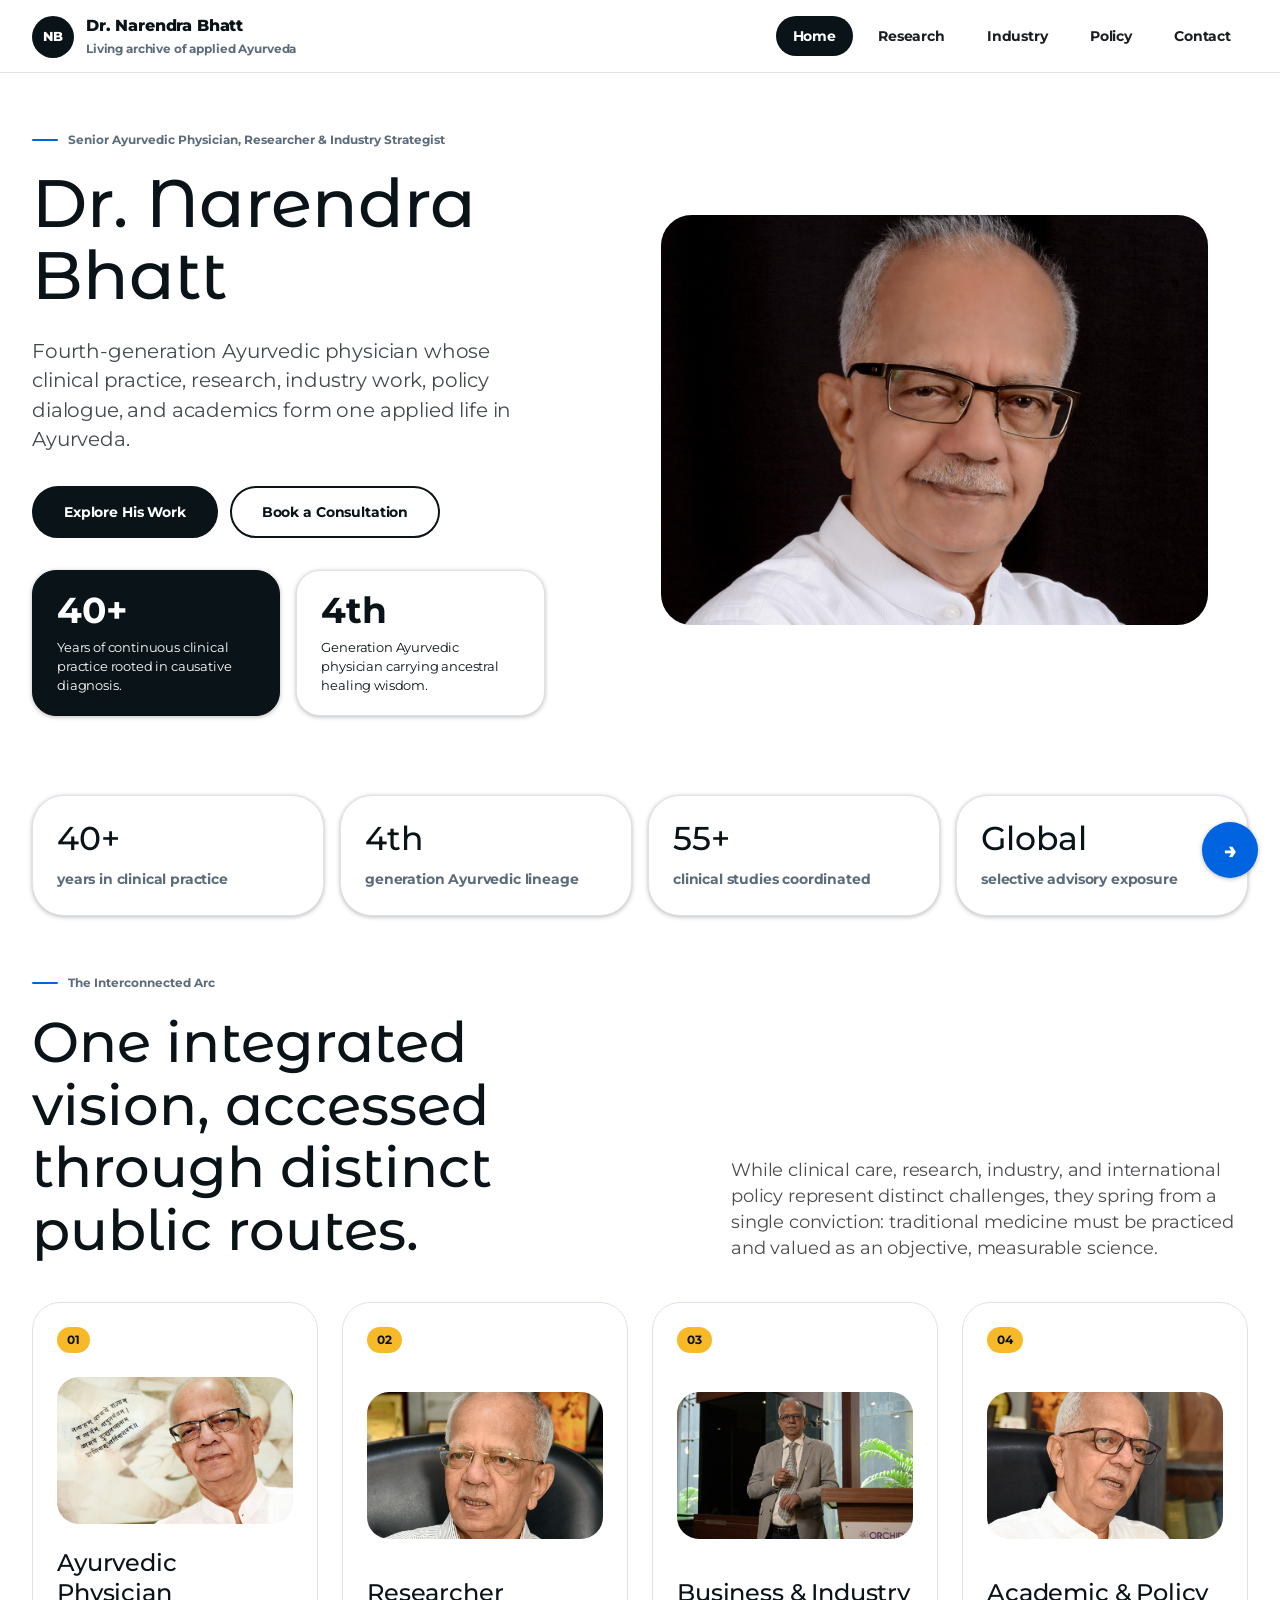
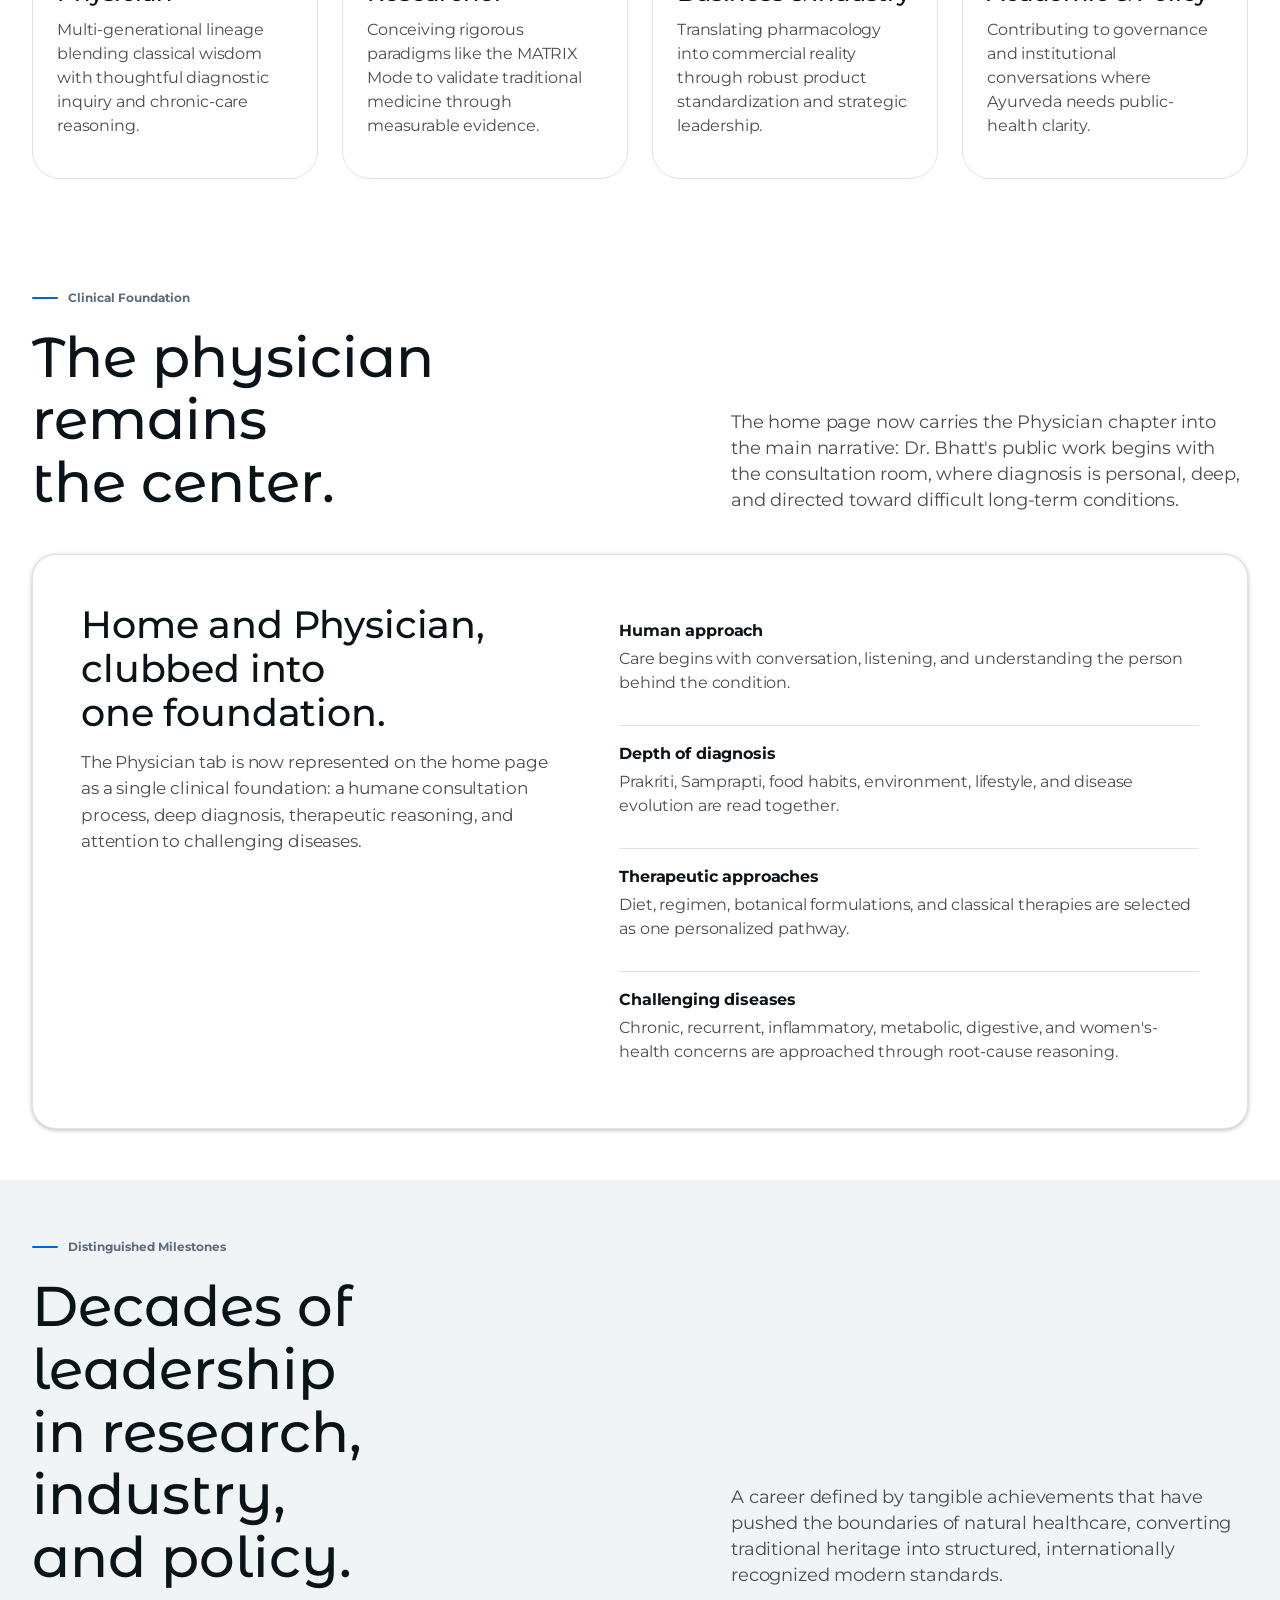
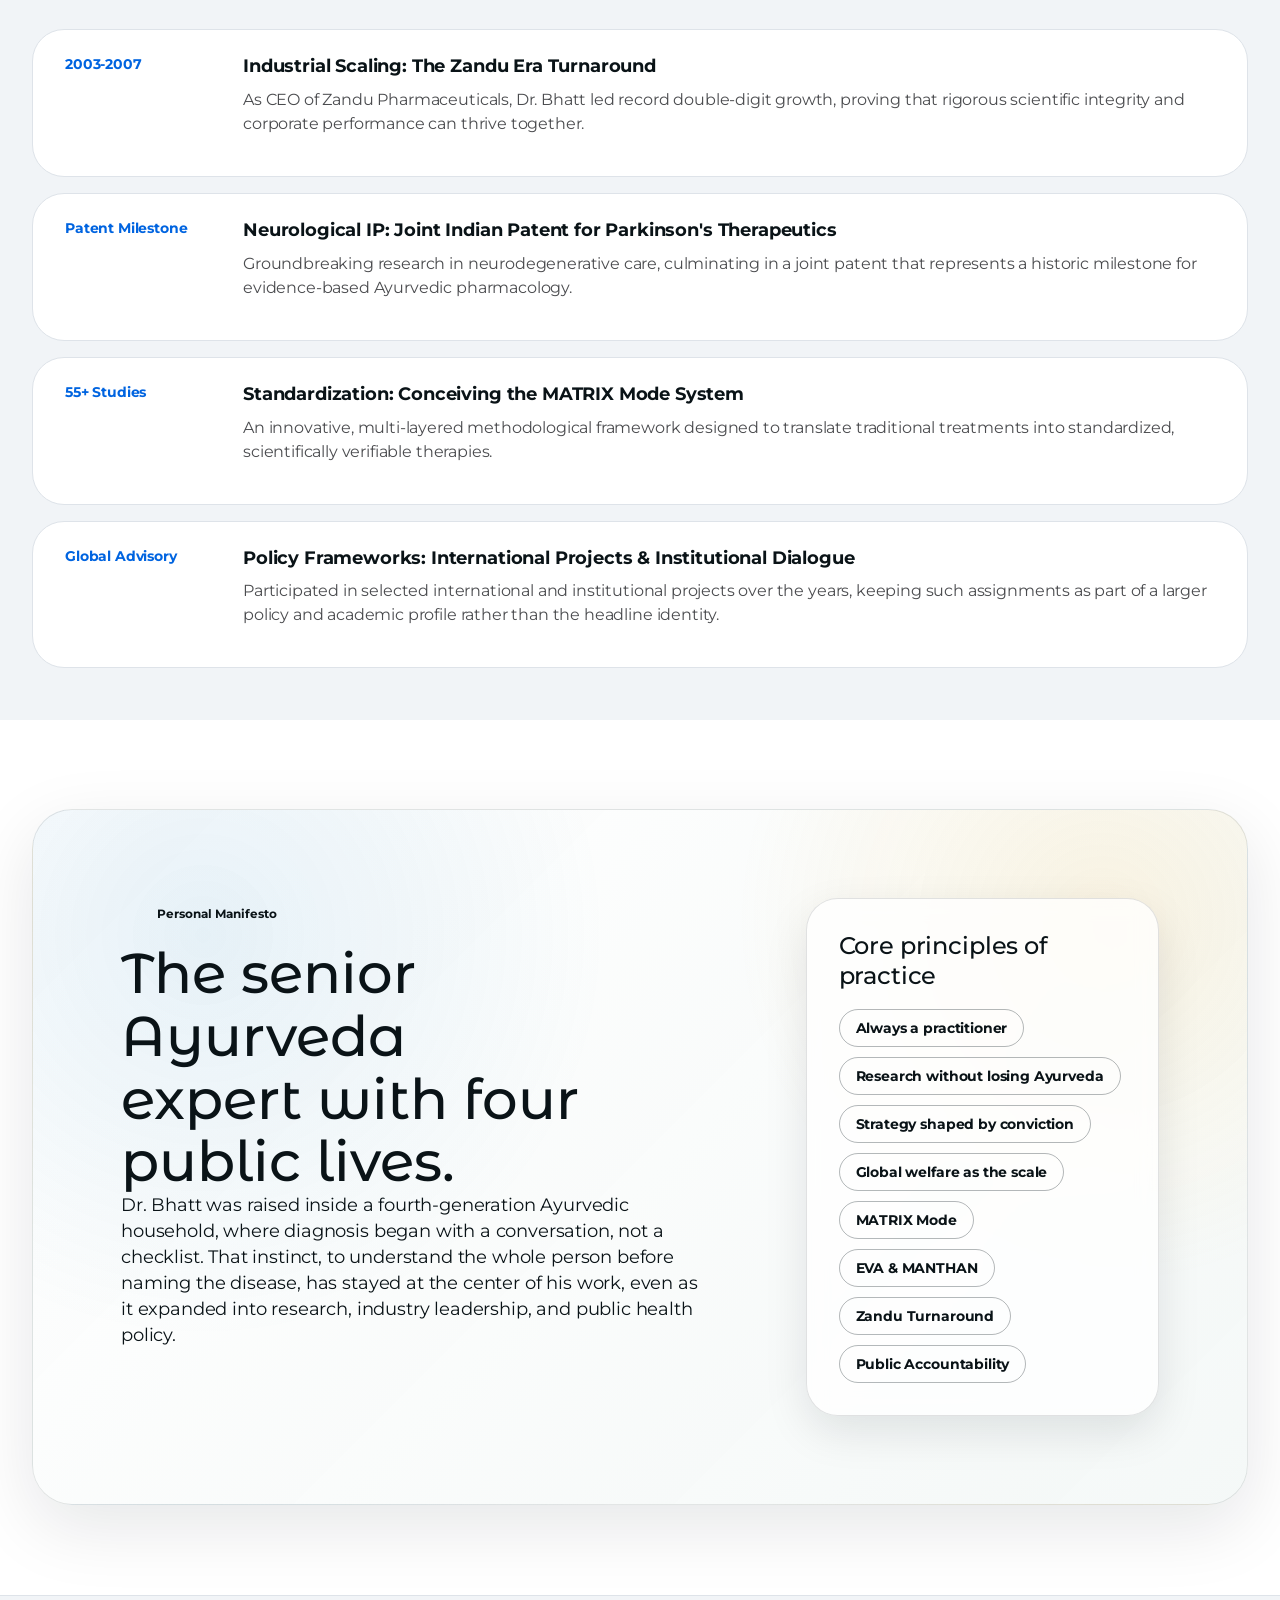
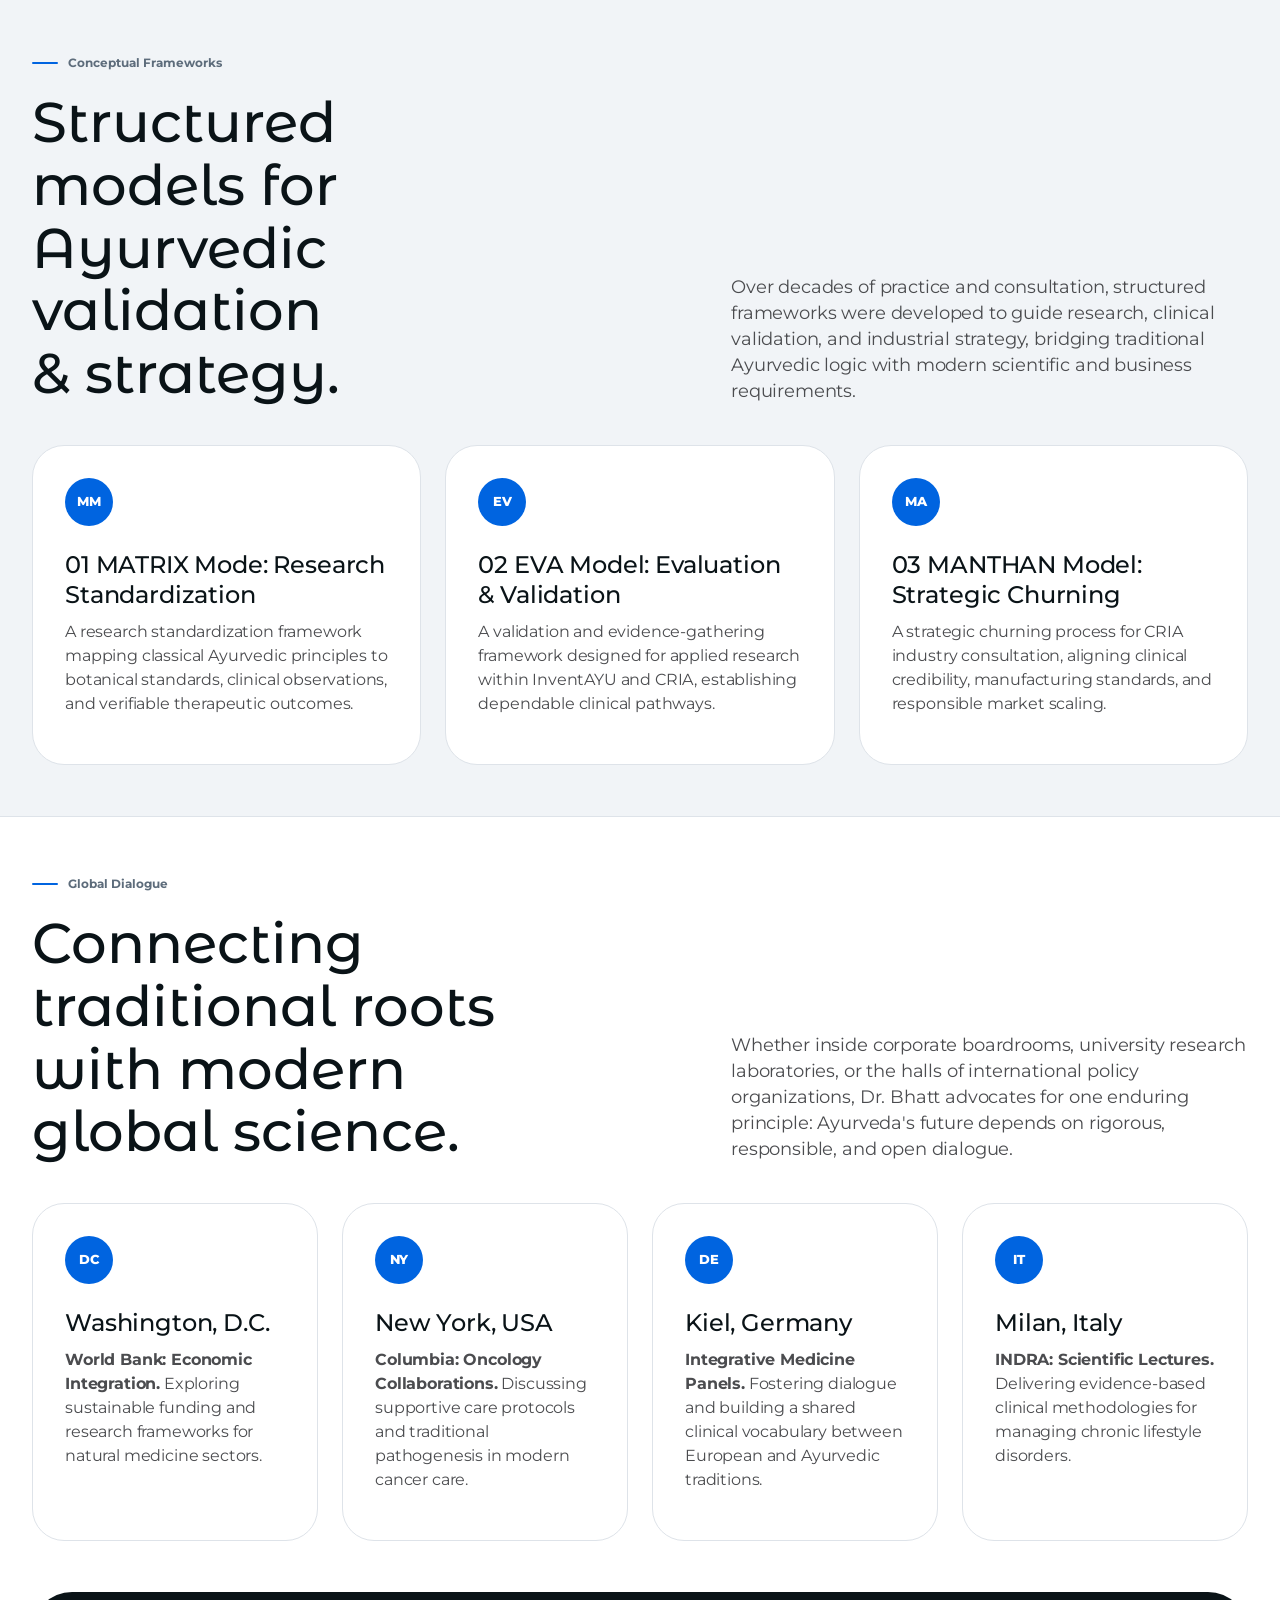
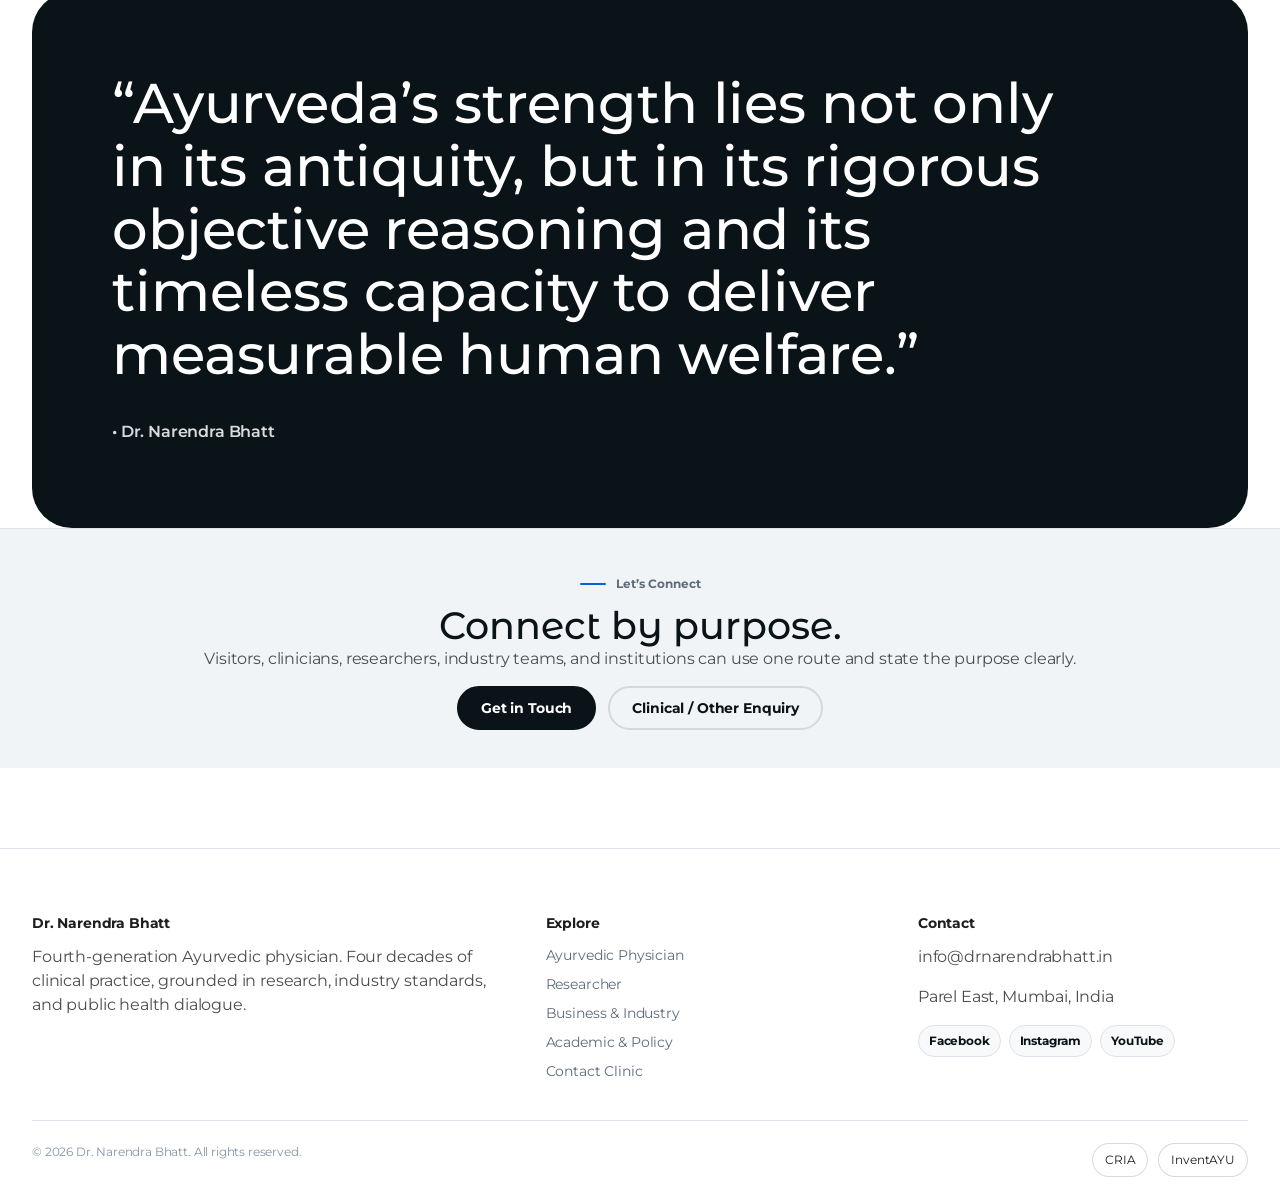
==== commit 5626a2a3: "New Changes 1.3" ====
--- a/index.html
+++ b/index.html
@@ -217,11 +217,6 @@
        <a class="button primary" href="contact.html">Get in Touch</a>
        <a class="button secondary" href="contact.html">Clinical / Other Enquiry</a>
       </div>
-      <div class="social-strip" aria-label="Social media channels">
-       <span>Facebook</span>
-       <span>Instagram</span>
-       <span>YouTube</span>
-      </div>
      </div>
     </div>
    </section>
@@ -232,7 +227,7 @@
    <div class="footer-grid">
     <div class="footer-col"><h3>Dr. Narendra Bhatt</h3><p>Fourth-generation Ayurvedic physician. Four decades of clinical practice, grounded in research, industry standards, and public health dialogue.</p></div>
     <div class="footer-col"><h3>Explore</h3><ul class="footer-links"><li><a href="index.html#clinical-foundation">Ayurvedic Physician</a></li><li><a href="research-hub.html">Researcher</a></li><li><a href="industry.html">Business &amp; Industry</a></li><li><a href="academic-policy.html">Academic &amp; Policy</a></li><li><a href="contact.html">Contact Clinic</a></li></ul></div>
-    <div class="footer-col"><h3>Contact</h3><p>info@drnarendrabhatt.in</p><p>Parel East, Mumbai, India</p></div>
+    <div class="footer-col"><h3>Contact</h3><p>info@drnarendrabhatt.in</p><p>Parel East, Mumbai, India</p><p class="footer-social"><span>Facebook</span><span>Instagram</span><span>YouTube</span></p></div>
    </div>
    <div class="footer-bottom"><span>&copy; 2026 Dr. Narendra Bhatt. All rights reserved.</span><span class="ecosystem-links"><a href="../CRIA/index.html">CRIA</a><a href="../inventayu/index.html">InventAYU</a></span></div>
   </footer>
--- a/nsb-system.css
+++ b/nsb-system.css
@@ -529,17 +529,32 @@
 
 .centered-cta .section-title {
   max-width: 940px;
-  font-size: clamp(30px, 3.4vw, 44px);
+  font-size: clamp(28px, 3vw, 40px);
   margin-right: auto;
   margin-left: auto;
 }
 
+.centered-cta .section-kicker {
+  margin-bottom: 12px;
+}
+
+.centered-cta .section-lede {
+  max-width: 900px;
+  font-size: 16px;
+  margin-bottom: 16px !important;
+}
+
+.centered-cta .button {
+  min-height: 42px;
+  padding: 10px 22px;
+}
+
 .centered-cta .section-inner {
   max-width: 980px !important;
 }
 
 .centered-cta {
-  padding: clamp(40px, 5vw, 64px) 0 !important;
+  padding: clamp(28px, 3vw, 42px) 0 !important;
 }
 
 .grouped-section .split-heading {
@@ -660,6 +675,26 @@
   background: var(--canvas);
   color: var(--ink-deep);
   font-size: 14px;
+  font-weight: 700;
+}
+
+.footer-social {
+  display: flex;
+  flex-wrap: wrap;
+  gap: 8px;
+  margin-top: 14px;
+}
+
+.footer-social span {
+  display: inline-flex;
+  align-items: center;
+  min-height: 32px;
+  padding: 6px 10px;
+  border: 1px solid var(--hairline-soft);
+  border-radius: var(--radius-full);
+  color: var(--ink-deep);
+  background: var(--surface-tint);
+  font-size: 12px;
   font-weight: 700;
 }
 
@@ -942,6 +977,10 @@
   list-style: none;
 }
 
+.international-section .publication-list {
+  margin-top: 34px;
+}
+
 .publication-list li,
 .award-list li {
   padding: 24px;
@@ -975,6 +1014,11 @@
   box-shadow: var(--shadow-sticky);
 }
 
+.international-section .sticky-note {
+  position: static;
+  margin-top: 266px;
+}
+
 .sticky-note h2 {
   color: var(--ink-deep);
   font-size: 36px;
@@ -1019,6 +1063,40 @@
   border: 1px solid var(--hairline-soft);
   border-radius: var(--radius-xxxl);
   background: var(--canvas);
+}
+
+.contact-routes {
+  display: grid;
+  gap: 18px;
+  padding: 32px;
+  border: 1px solid var(--hairline-soft);
+  border-radius: var(--radius-xxxl);
+  background: var(--canvas);
+}
+
+.route-list {
+  display: grid;
+  gap: 14px;
+}
+
+.route-card {
+  display: grid;
+  gap: 6px;
+  padding: 18px;
+  border: 1px solid var(--hairline-soft);
+  border-radius: var(--radius-xl);
+  background: var(--surface-tint);
+}
+
+.route-card strong {
+  color: var(--ink-deep);
+  font-size: 16px;
+}
+
+.route-card span {
+  color: var(--slate);
+  font-size: 14px;
+  line-height: 1.5;
 }
 
 .contact-form label {
@@ -1182,13 +1260,13 @@
 
 @media (max-width: 680px) {
   :root {
-    --container: min(100vw - 32px, 1280px);
+    --container: min(100vw - 48px, 1280px);
   }
 
   .section,
   .page-hero,
   .archive-hero {
-    padding: 48px 0;
+    padding: 40px 0;
   }
 
   .archive-hero {
@@ -1271,6 +1349,26 @@
 
   .footer-bottom {
     flex-direction: column;
+  }
+
+  .centered-cta {
+    padding: 26px 0 !important;
+  }
+
+  .centered-cta .section-lede {
+    margin-bottom: 18px !important;
+  }
+
+  .international-section .sticky-note {
+    margin-top: 22px;
+  }
+
+  .international-section .publication-list {
+    margin-top: 24px;
+  }
+
+  .contact-routes {
+    padding: 22px;
   }
 }
 
@@ -1592,7 +1690,7 @@
 /* Small mobile optimizations: 320px - 324px */
 @media (max-width: 360px) {
   :root {
-    --container: calc(100vw - 20px);
+    --container: calc(100vw - 32px);
   }
 
   .nav-container {
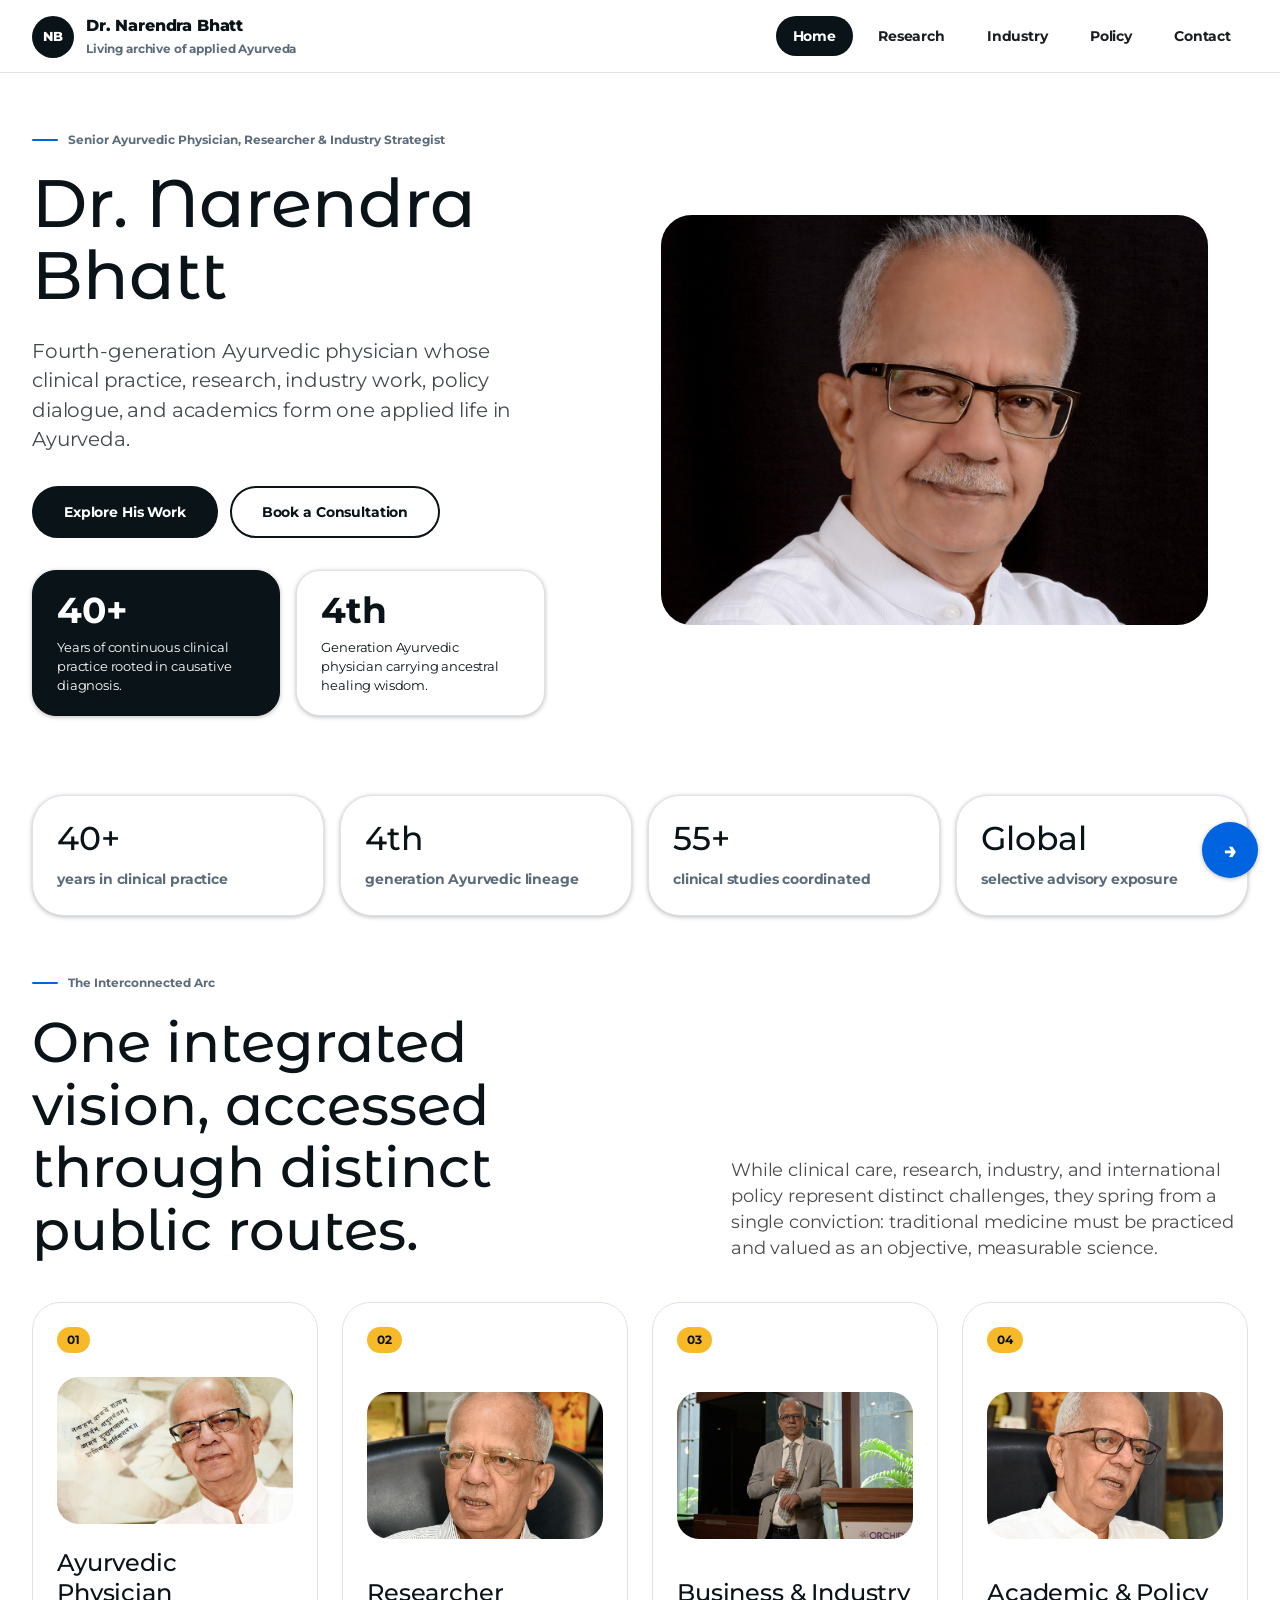
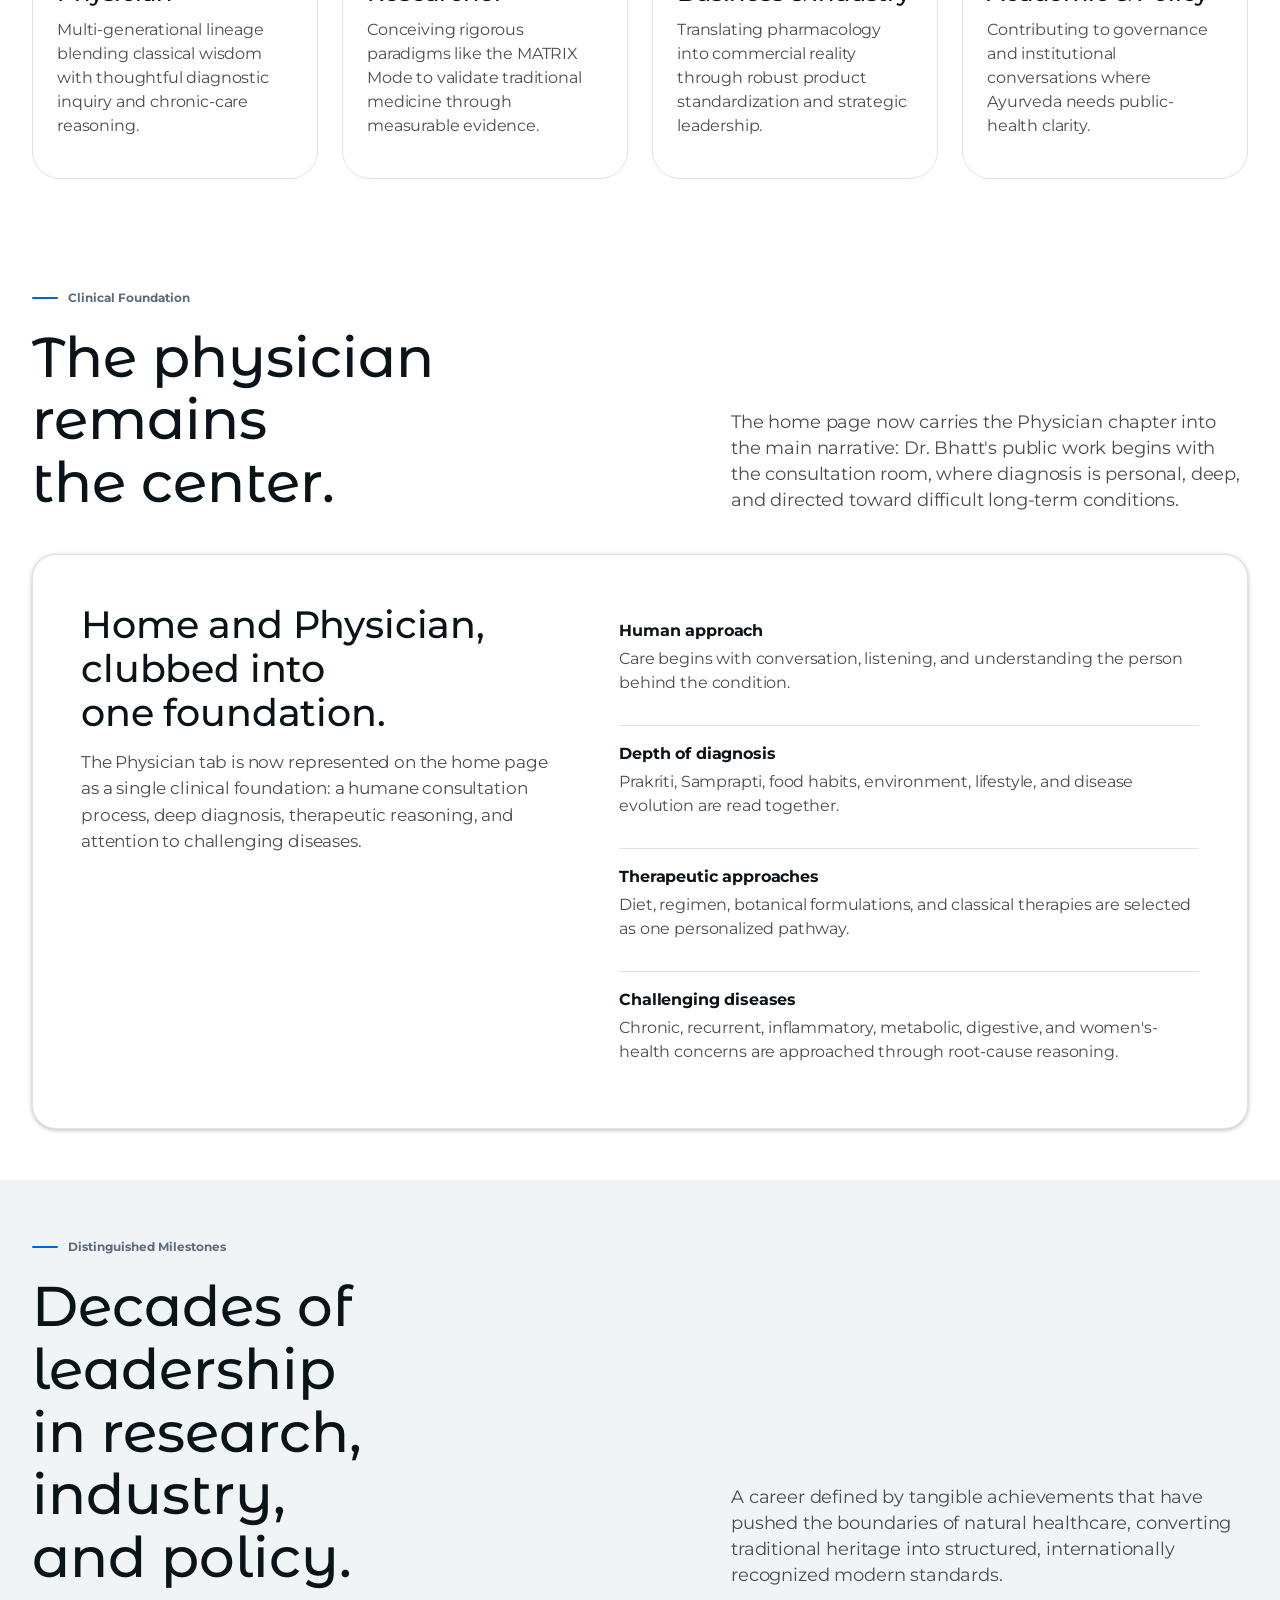
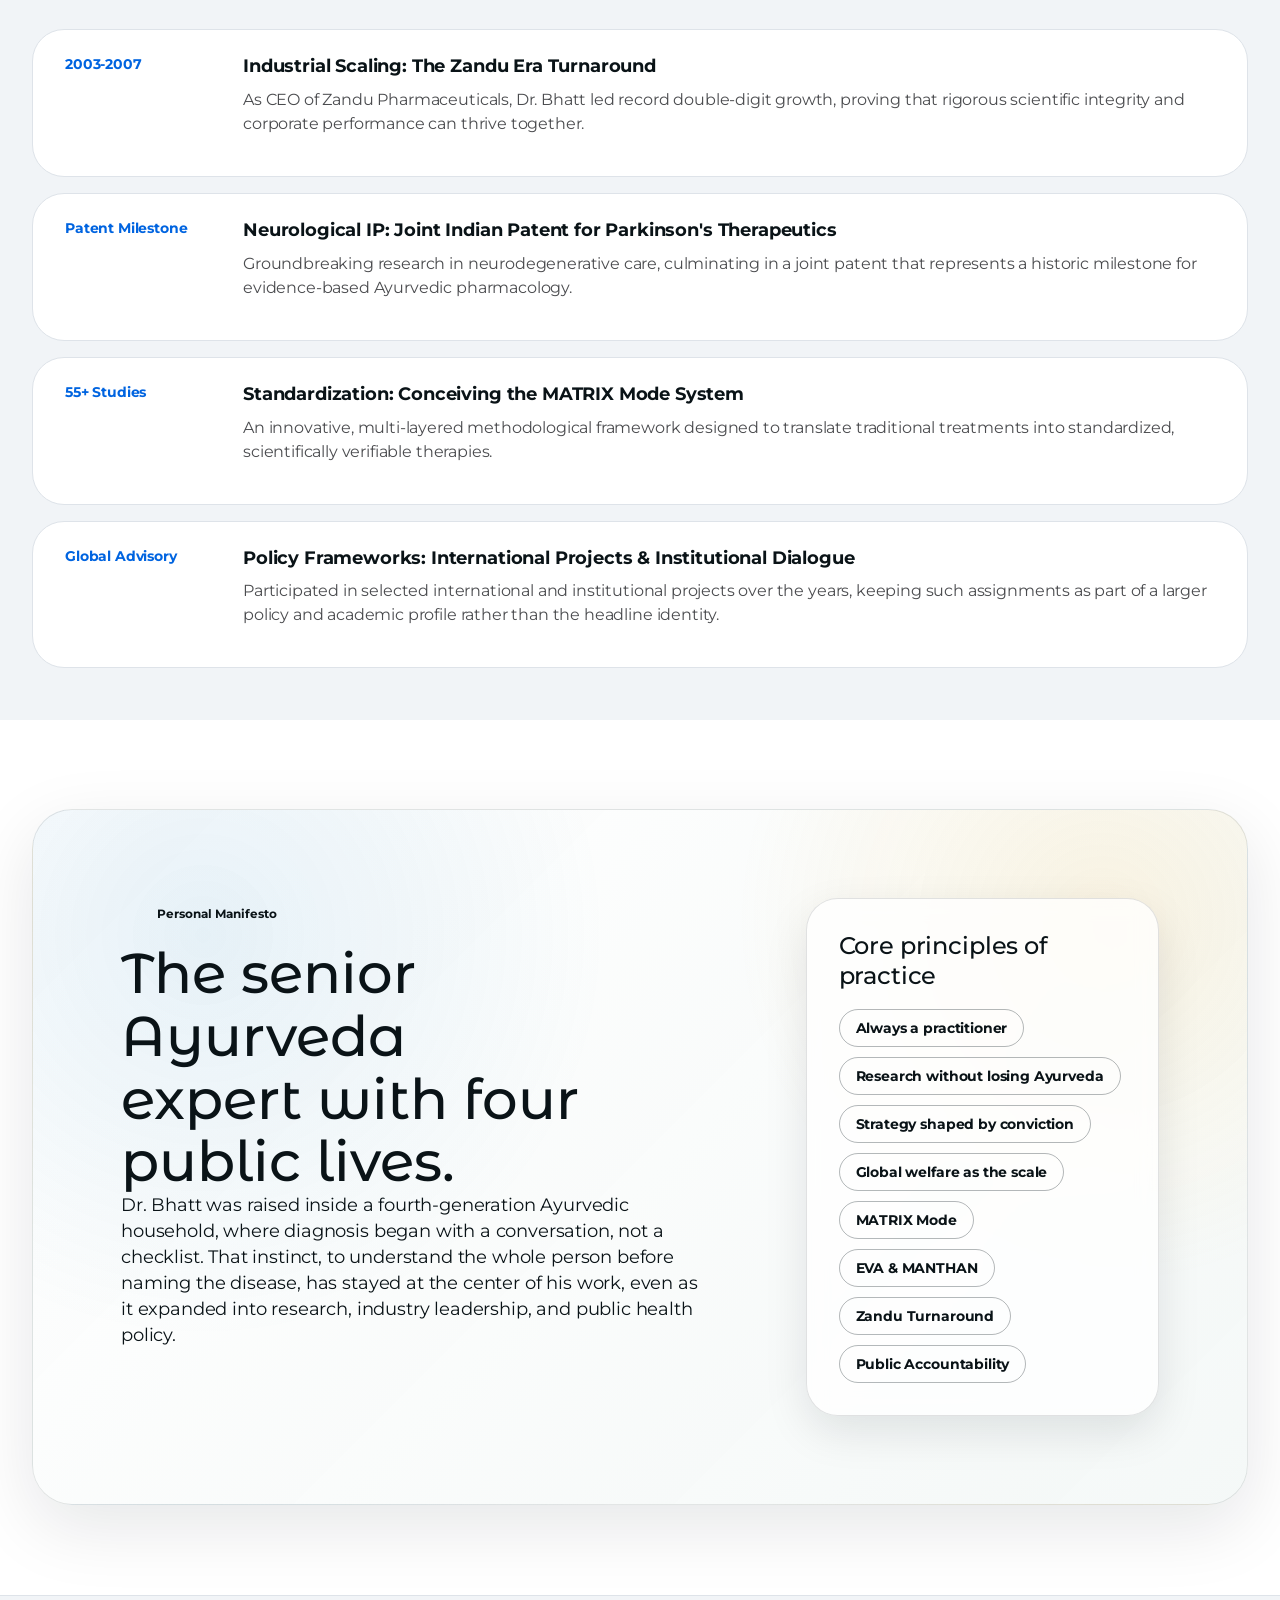
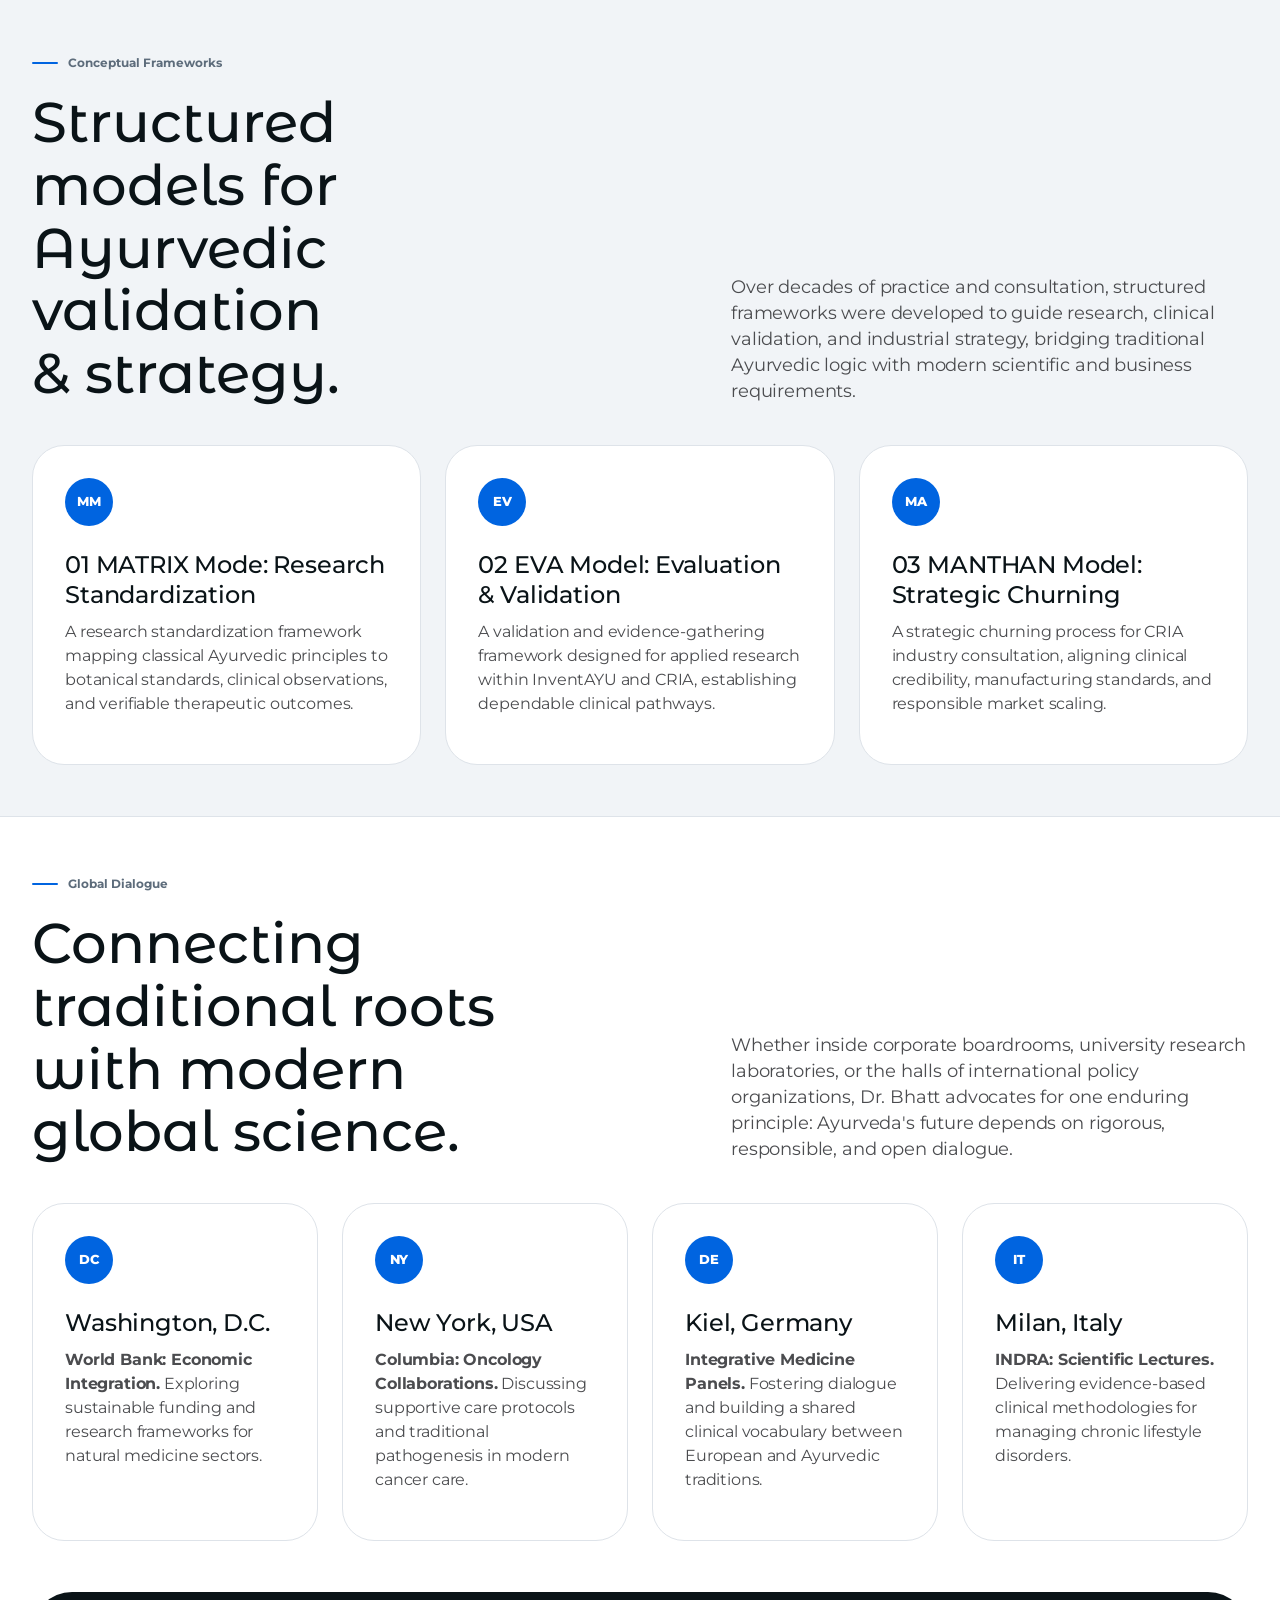
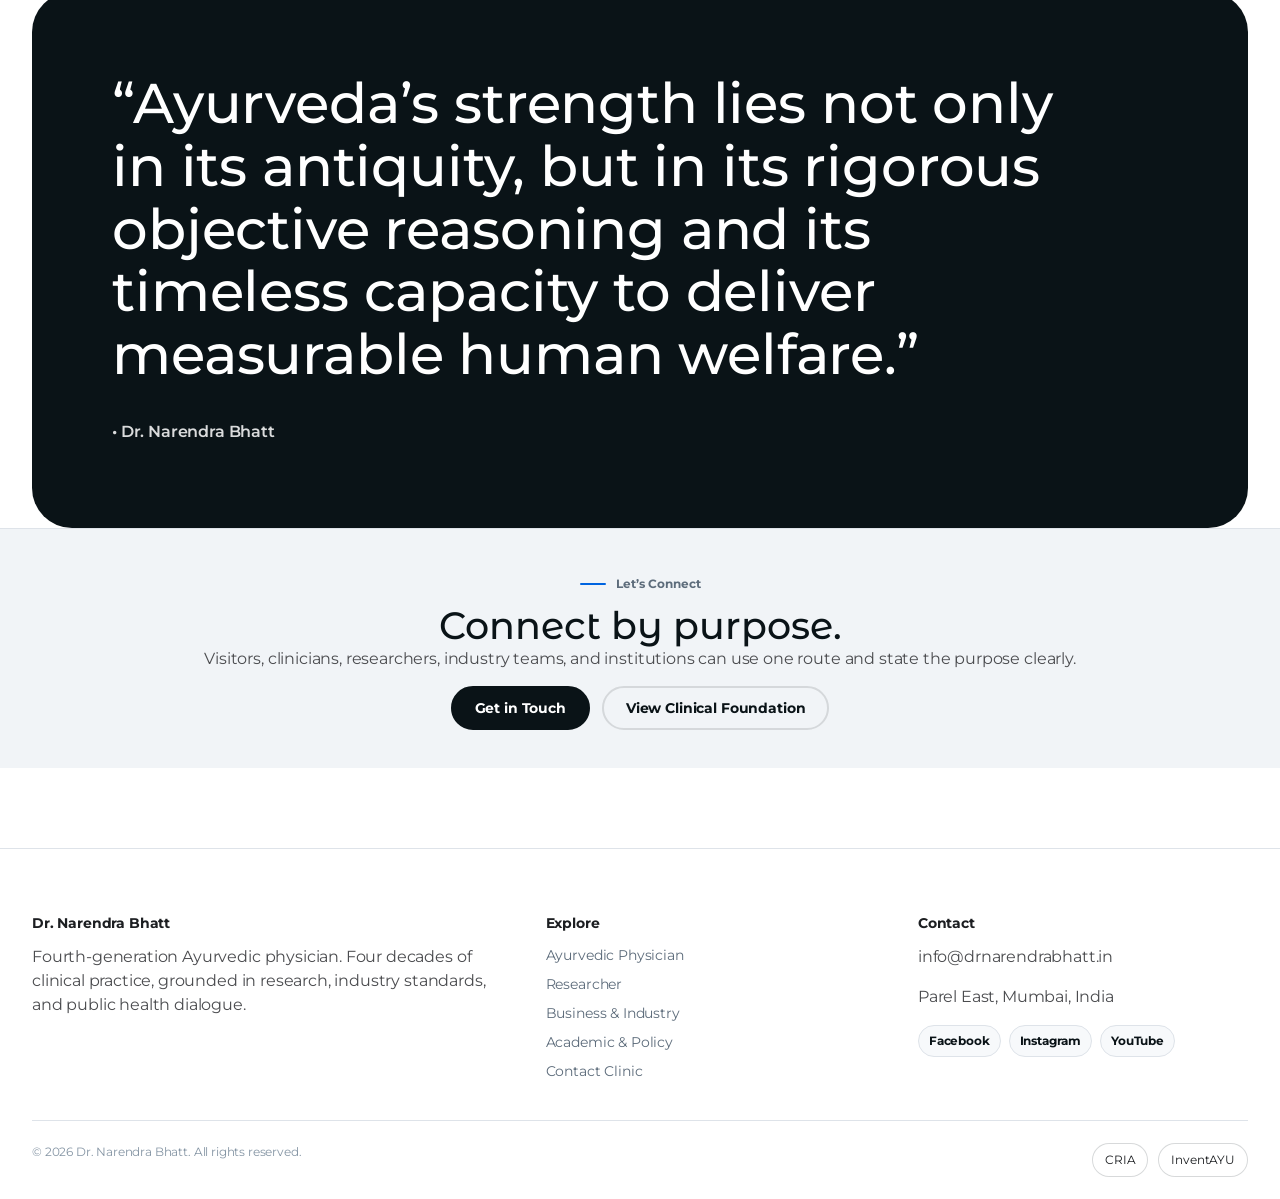
==== commit 0f8c7414: "form recovered" ====
--- a/index.html
+++ b/index.html
@@ -215,7 +215,7 @@
       <p class="section-lede" style="margin:0 auto 28px;">Visitors, clinicians, researchers, industry teams, and institutions can use one route and state the purpose clearly.</p>
       <div class="hero-actions" style="justify-content:center;">
        <a class="button primary" href="contact.html">Get in Touch</a>
-       <a class="button secondary" href="contact.html">Clinical / Other Enquiry</a>
+       <a class="button secondary" href="#clinical-foundation">View Clinical Foundation</a>
       </div>
      </div>
     </div>
--- a/nsb-system.css
+++ b/nsb-system.css
@@ -1109,6 +1109,7 @@
 }
 
 .contact-form input,
+.contact-form select,
 .contact-form textarea {
   width: 100%;
   min-height: 44px;
@@ -1120,6 +1121,7 @@
 }
 
 .contact-form input:focus,
+.contact-form select:focus,
 .contact-form textarea:focus {
   outline: none;
   border: 2px solid var(--primary);
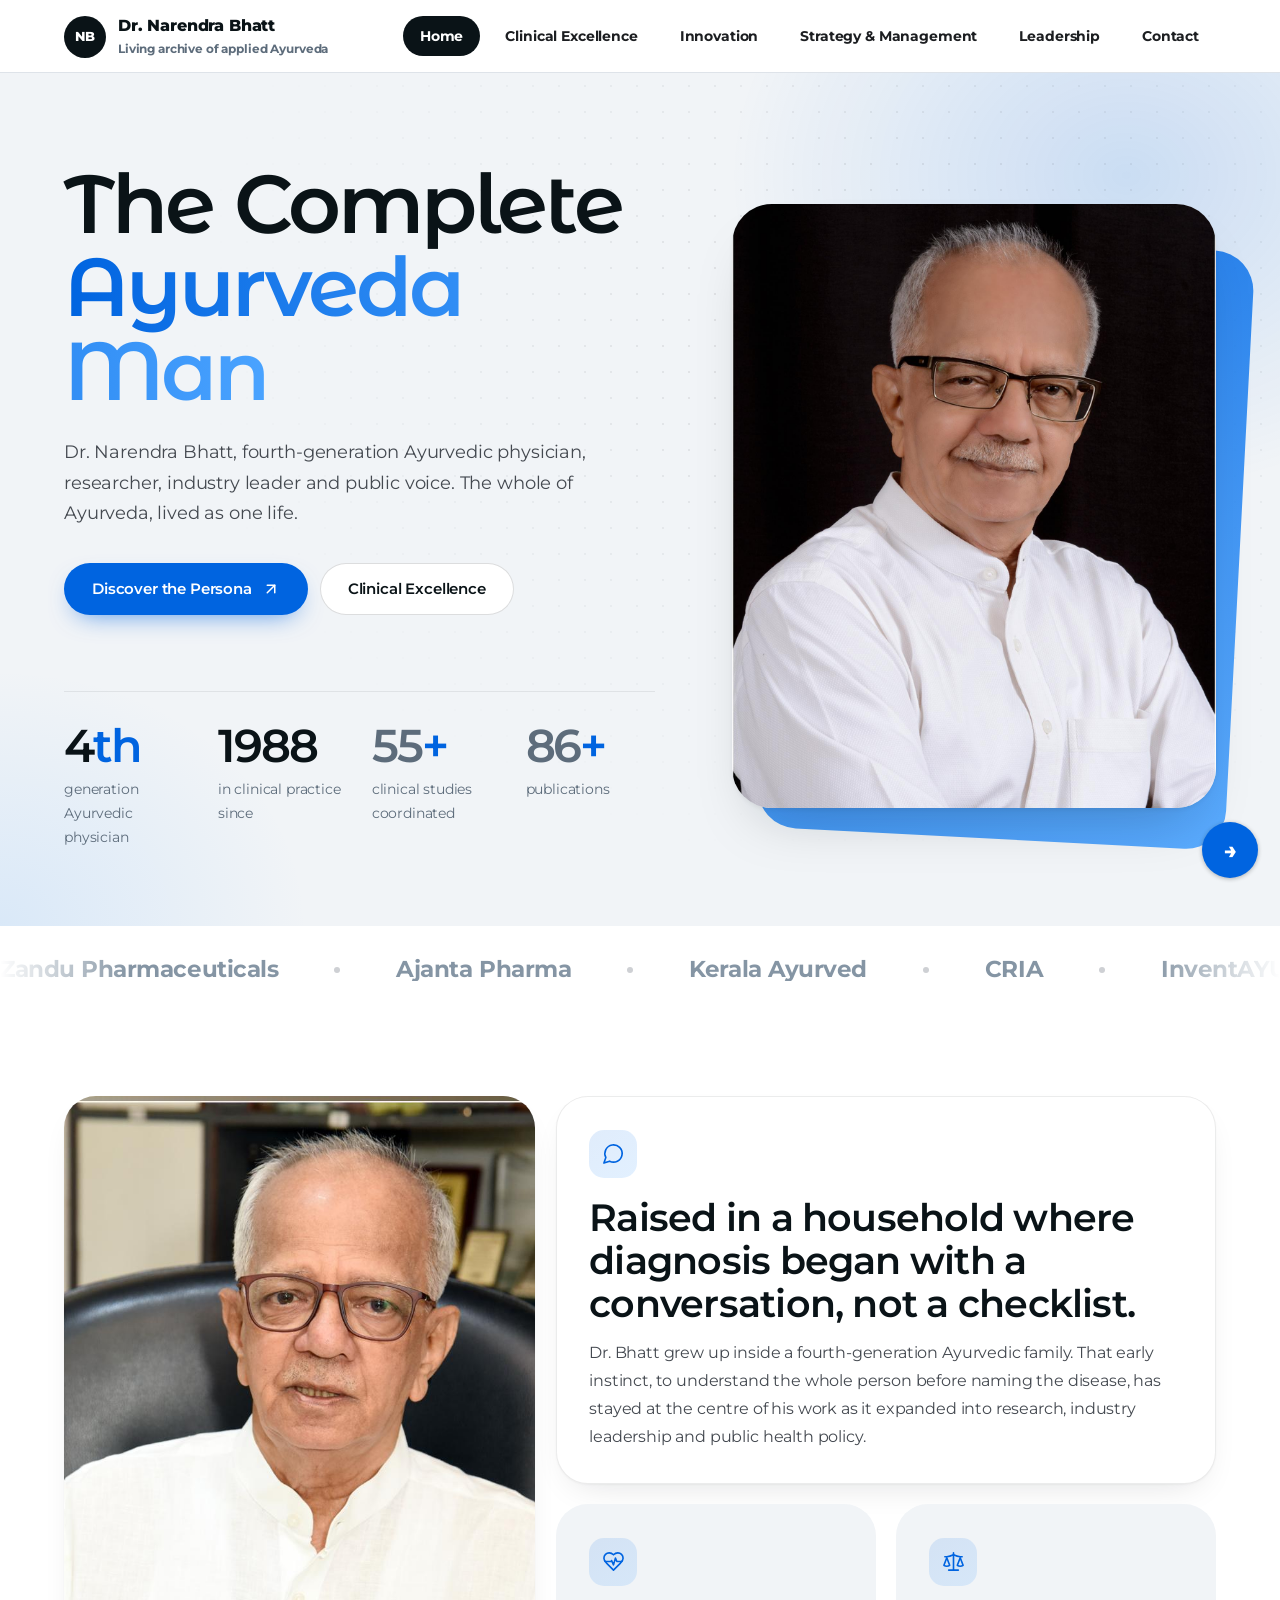
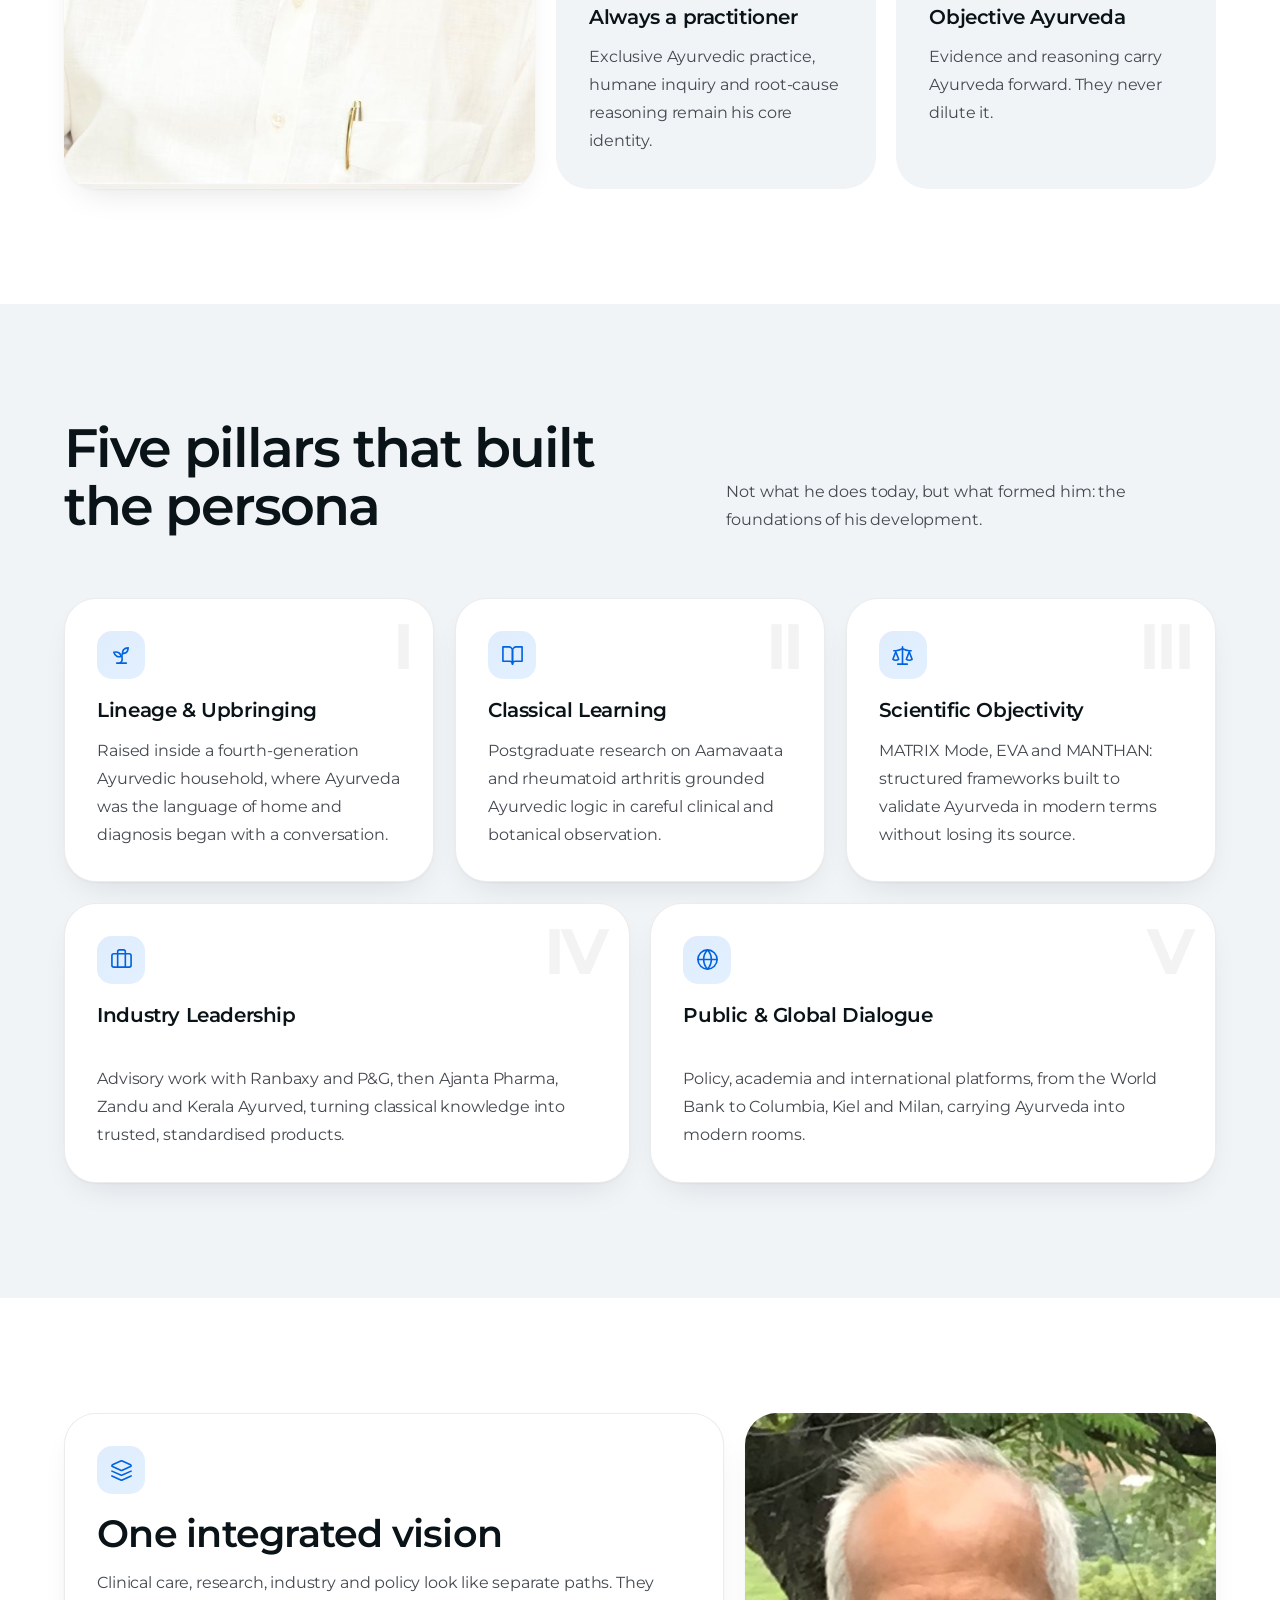
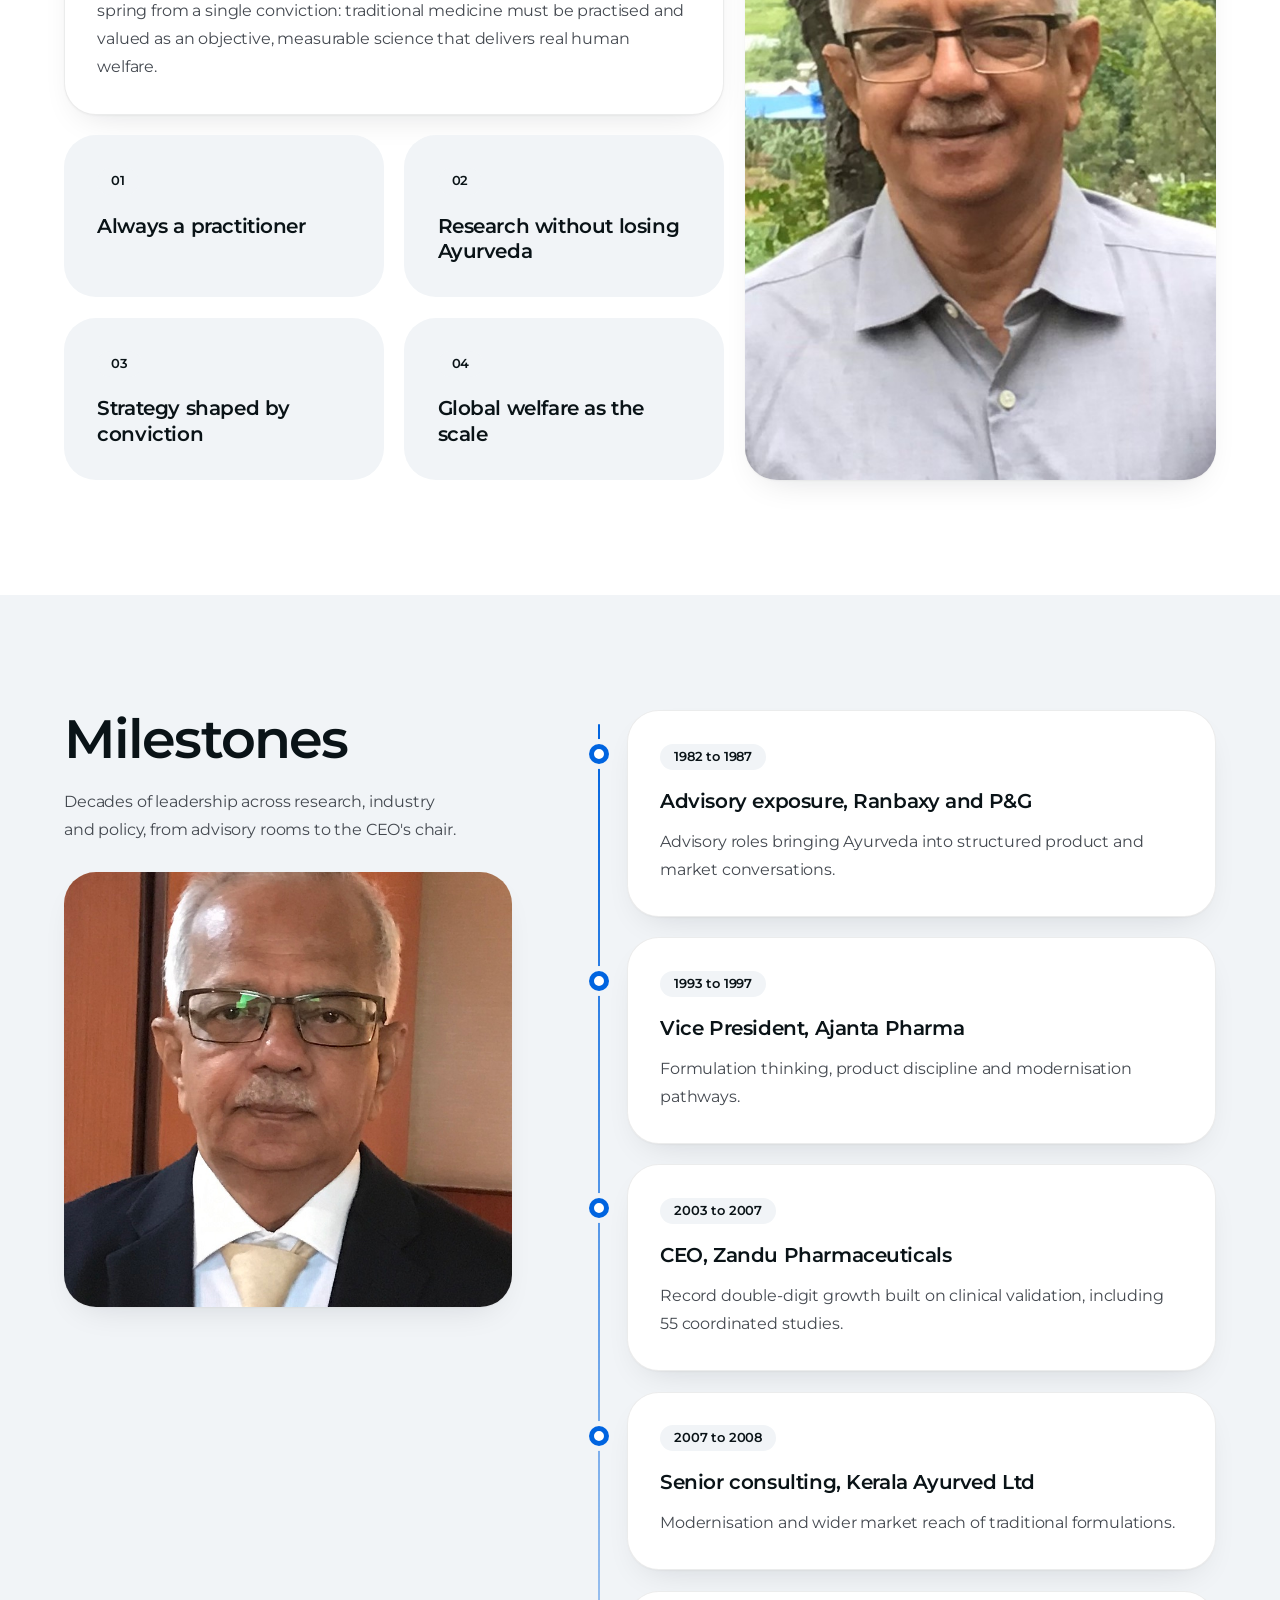
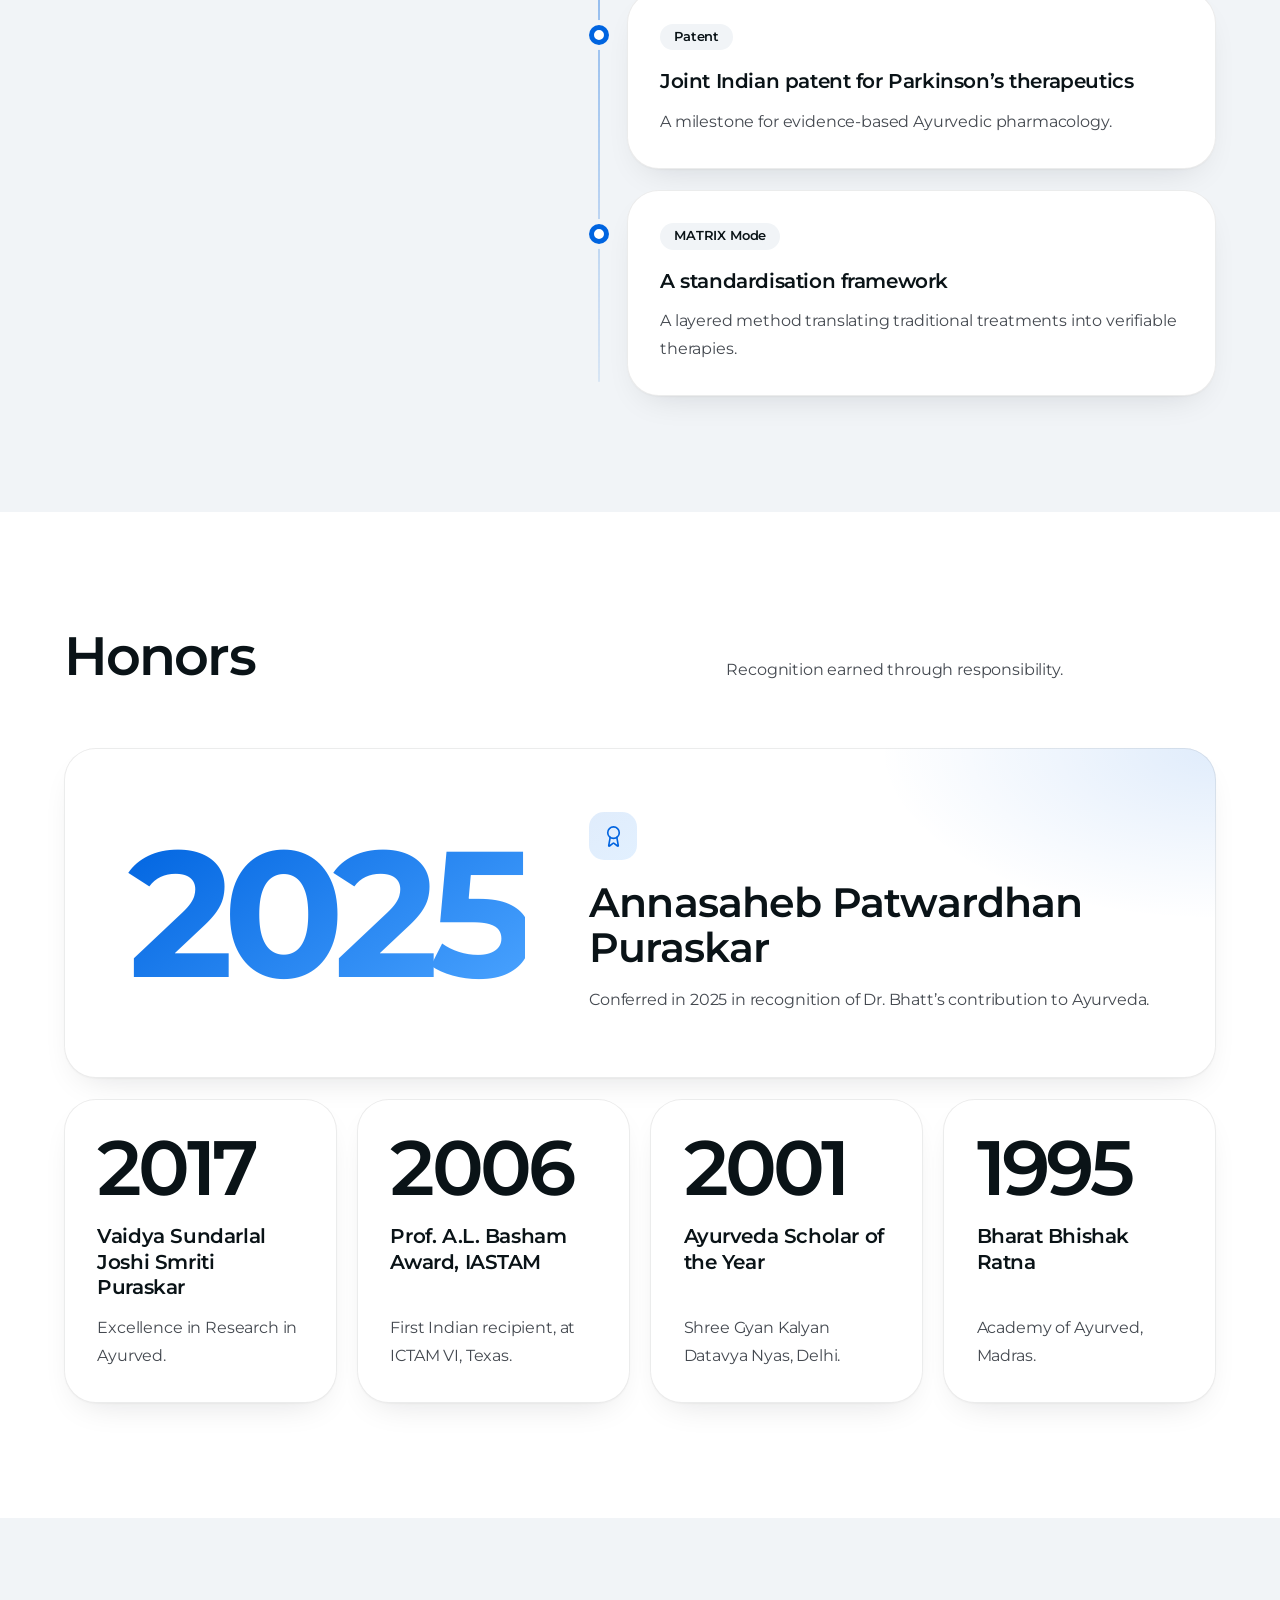
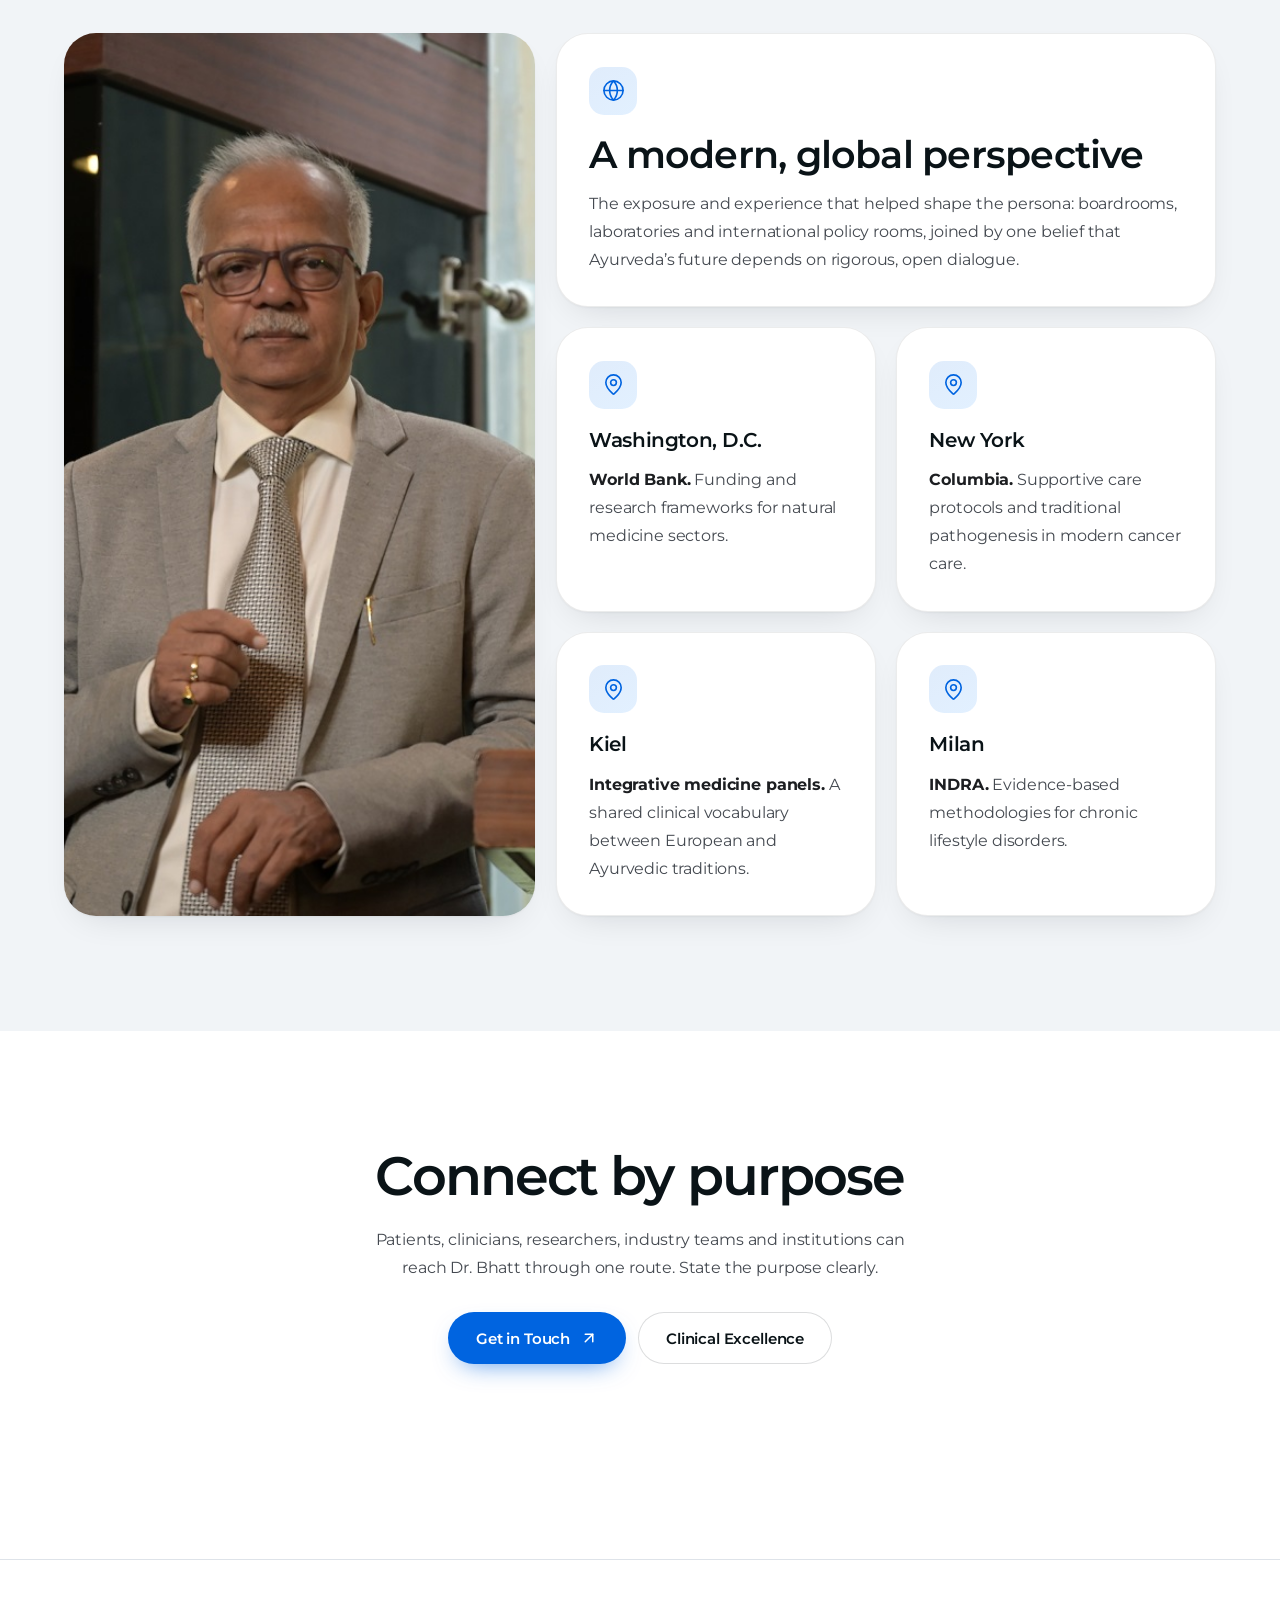
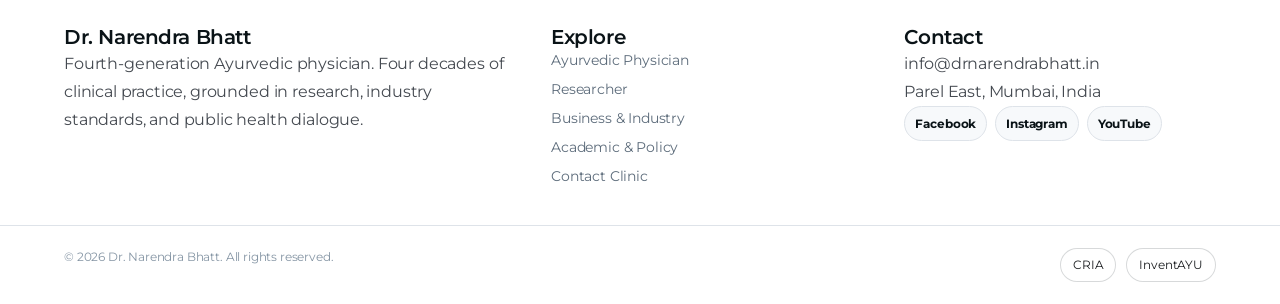
==== commit 92134b3c: "Premium UI redesign and docx band structure for Home and Clinical Excellence - Home: 7 bands (hero, " ====
--- a/index.html
+++ b/index.html
@@ -10,215 +10,108 @@
   <link href="https://fonts.googleapis.com/css2?family=Inter:wght@400;500;600;700;800;900&family=Montserrat:wght@400;500;600;700;800;900&display=swap" rel="stylesheet" />
   <link rel="icon" href="favicon.svg" type="image/svg+xml" />
   <link rel="stylesheet" href="nsb-system.css" />
+  <link rel="stylesheet" href="nsb-premium.css?v=12" />
  </head>
- <body>
+ <body class="premium">
   <header class="site-header">
    <nav class="nav-container" aria-label="Primary navigation">
     <a class="logo" href="index.html">Dr. Narendra Bhatt <span>Living archive of applied Ayurveda</span></a>
     <button class="mobile-menu-btn" id="mobileMenuBtn" type="button" aria-label="Open navigation" aria-expanded="false"><span class="hamburger-line"></span><span class="hamburger-line"></span><span class="hamburger-line"></span></button>
     <ul class="nav-links" id="navLinks">
      <li><a class="active" href="index.html">Home</a></li>
-     <li><a href="research-hub.html">Research</a></li>
-     <li><a href="industry.html">Industry</a></li>
-     <li><a href="academic-policy.html">Policy</a></li>
+     <li><a href="clinical.html">Clinical Excellence</a></li>
+     <li><a href="research-hub.html">Innovation</a></li>
+     <li><a href="industry.html">Strategy &amp; Management</a></li>
+     <li><a href="academic-policy.html">Leadership</a></li>
      <li><a href="contact.html">Contact</a></li>
     </ul>
    </nav>
   </header>
 
   <main>
-   <section class="archive-hero">
-    <div class="hero-inner">
-     <div class="reveal">
-      <span class="eyebrow">Senior Ayurvedic Physician, Researcher &amp; Industry Strategist</span>
-      <h1>Dr. Narendra <span class="display-accent">Bhatt</span></h1>
-      <p class="lead">Fourth-generation Ayurvedic physician whose clinical practice, research, industry work, policy dialogue, and academics form one applied life in Ayurveda.</p>
-      <div class="hero-actions">
-       <a class="button primary" href="#chapters">Explore His Work</a>
-       <a class="button ghost-on-dark" href="contact.html">Book a Consultation</a>
+   <!-- BAND 1: Introduction / Hero -->
+   <section class="hero">
+    <div class="wrap hero-grid">
+     <div class="hero-copy reveal">
+      <div>
+       <h1>The Complete <span class="grad">Ayurveda Man</span></h1>
+       <p class="lead">Dr. Narendra Bhatt, fourth-generation Ayurvedic physician, researcher, industry leader and public voice. The whole of Ayurveda, lived as one life.</p>
+       <div class="actions"><a class="btn primary" href="#narrative">Discover the Persona<svg viewBox="0 0 24 24" aria-hidden="true"><path d="M7 7h10v10"/><path d="M7 17 17 7"/></svg></a><a class="btn ghost" href="clinical.html">Clinical Excellence</a></div>
       </div>
-      <div class="hero-chips">
-       <article class="note-card dark-note"><strong>40+</strong><p>Years of continuous clinical practice rooted in causative diagnosis.</p></article>
-       <article class="note-card"><strong>4th</strong><p>Generation Ayurvedic physician carrying ancestral healing wisdom.</p></article>
+      <div class="hero-stats">
+       <div><strong>4<i>th</i></strong><span>generation Ayurvedic physician</span></div>
+       <div><strong>1988</strong><span>in clinical practice since</span></div>
+       <div><strong><span data-count="55" style="font:inherit">55</span><i>+</i></strong><span>clinical studies coordinated</span></div>
+       <div><strong><span data-count="86" style="font:inherit">86</span><i>+</i></strong><span>publications</span></div>
       </div>
      </div>
-     <div class="hero-dossier reveal">
-      <figure class="portrait-stack">
-       <img src="NSBPhotosSelectedForWebsite/DrNarendraBhattForAnnasahebPatwardhanPuraskar2025.JPG" alt="Dr. Narendra Bhatt portrait" />
-      </figure>
+     <figure class="frame reveal"><div class="img"><img src="NSBPhotosSelectedForWebsite/DrNarendraBhattForAnnasahebPatwardhanPuraskar2025.JPG" alt="Dr. Narendra Bhatt" /></div></figure>
+    </div>
+   </section>
+   <div class="marquee" aria-hidden="true"><div class="marquee-track"><span>Zandu Pharmaceuticals</span><span>Ajanta Pharma</span><span>Kerala Ayurved</span><span>CRIA</span><span>InventAYU</span><span>World Bank</span><span>Columbia</span><span>Kiel</span><span>INDRA Milan</span><span>IASTAM</span><span>Zandu Pharmaceuticals</span><span>Ajanta Pharma</span><span>Kerala Ayurved</span><span>CRIA</span><span>InventAYU</span><span>World Bank</span><span>Columbia</span><span>Kiel</span><span>INDRA Milan</span><span>IASTAM</span></div></div>
+
+   <!-- BAND 2: NSB Narrative -->
+   <section class="band ">
+    <div class="wrap">
+     <div class="split" id="narrative">
+      <figure class="tile photo tall reveal"><img src="NSBPhotosSelectedForWebsite/Ayurvedic%20Physician/MMP_7372%20copy.jpg" alt="Dr. Narendra Bhatt" loading="lazy" /></figure>
+      <div class="col auto"><article class="tile big reveal"><span class="ico"><svg viewBox="0 0 24 24" aria-hidden="true"><path d="M7.9 20A9 9 0 1 0 4 16.1L2 22Z"/></svg></span><h3>Raised in a household where diagnosis began with a conversation, not a checklist.</h3><p>Dr. Bhatt grew up inside a fourth-generation Ayurvedic family. That early instinct, to understand the whole person before naming the disease, has stayed at the centre of his work as it expanded into research, industry leadership and public health policy.</p></article><div class="pair"><article class="tile flat reveal"><span class="ico"><svg viewBox="0 0 24 24" aria-hidden="true"><path d="M19 14c1.49-1.46 3-3.21 3-5.5A5.5 5.5 0 0 0 16.5 3c-1.76 0-3 .5-4.5 2-1.5-1.5-2.74-2-4.5-2A5.5 5.5 0 0 0 2 8.5c0 2.3 1.5 4.05 3 5.5l7 7Z"/><path d="M3.22 12H9.5l.5-1 2 4.5 2-7 1.5 3.5h5.27"/></svg></span><h3>Always a practitioner</h3><p>Exclusive Ayurvedic practice, humane inquiry and root-cause reasoning remain his core identity.</p></article><article class="tile flat reveal"><span class="ico"><svg viewBox="0 0 24 24" aria-hidden="true"><path d="m16 16 3-8 3 8c-.87.65-1.92 1-3 1s-2.13-.35-3-1Z"/><path d="m2 16 3-8 3 8c-.87.65-1.92 1-3 1s-2.13-.35-3-1Z"/><path d="M7 21h10"/><path d="M12 3v18"/><path d="M3 7h2c2 0 5-1 7-2 2 1 5 2 7 2h2"/></svg></span><h3>Objective Ayurveda</h3><p>Evidence and reasoning carry Ayurveda forward. They never dilute it.</p></article></div></div>
      </div>
     </div>
    </section>
 
-   <div class="stat-strip reveal" aria-label="Career highlights">
-    <div class="stat-tile"><strong>40+</strong><span>years in clinical practice</span></div>
-    <div class="stat-tile"><strong>4th</strong><span>generation Ayurvedic lineage</span></div>
-    <div class="stat-tile"><strong>55+</strong><span>clinical studies coordinated</span></div>
-    <div class="stat-tile"><strong>Global</strong><span>selective advisory exposure</span></div>
-   </div>
-
-   <section class="section" id="chapters">
-    <div class="section-inner">
-     <div class="split-heading reveal">
-      <div>
-       <span class="section-kicker">The Interconnected Arc</span>
-       <h2 class="section-title">One integrated vision, accessed through distinct public routes.</h2>
-      </div>
-      <p class="section-lede">While clinical care, research, industry, and international policy represent distinct challenges, they spring from a single conviction: traditional medicine must be practiced and valued as an objective, measurable science.</p>
-     </div>
-     <div class="chapter-board">
-      <a class="chapter-link reveal" href="#clinical-foundation">
-       <span class="num">01</span>
-       <img src="NSBPhotosSelectedForWebsite/Ayurvedic%20Physician/N%2033.jpg" alt="Dr. Narendra Bhatt in an Ayurvedic physician portrait" />
-       <div><h3>Ayurvedic Physician</h3><p>Multi-generational lineage blending classical wisdom with thoughtful diagnostic inquiry and chronic-care reasoning.</p></div>
-      </a>
-      <a class="chapter-link reveal" href="research-hub.html">
-       <span class="num">02</span>
-       <img src="NSBPhotosSelectedForWebsite/Research/MMP_7337%20copy.jpg" alt="Dr. Narendra Bhatt research portrait" />
-       <div><h3>Researcher</h3><p>Conceiving rigorous paradigms like the MATRIX Mode to validate traditional medicine through measurable evidence.</p></div>
-      </a>
-      <a class="chapter-link reveal" href="industry.html">
-       <span class="num">03</span>
-       <img src="NSBPhotosSelectedForWebsite/ManagementCRIA/N%2028.JPG" alt="Dr. Narendra Bhatt industry and management portrait" />
-       <div><h3>Business &amp; Industry</h3><p>Translating pharmacology into commercial reality through robust product standardization and strategic leadership.</p></div>
-      </a>
-      <a class="chapter-link reveal" href="academic-policy.html">
-       <span class="num">04</span>
-       <img src="NSBPhotosSelectedForWebsite/Lakshanik/N%2031.JPG" alt="Dr. Narendra Bhatt speaking in an academic setting" />
-       <div><h3>Academic &amp; Policy</h3><p>Contributing to governance and institutional conversations where Ayurveda needs public-health clarity.</p></div>
-      </a>
+   <!-- BAND 3: Five Building Pillars -->
+   <section class="band soft">
+    <div class="wrap">
+     <div class="head reveal"><h2>Five pillars that built the persona</h2><p>Not what he does today, but what formed him: the foundations of his development.</p></div>
+     <div class="grid6">
+      <article class="tile rich c2 reveal"><span class="idx">I</span><div class="top"><span class="ico"><svg viewBox="0 0 24 24" aria-hidden="true"><path d="M7 20h10"/><path d="M10 20c5.5-2.5.8-6.4 3-10"/><path d="M9.5 9.4c1.1.8 1.8 2.2 2.3 3.7-2 .4-3.5.4-4.8-.3-1.2-.6-2.3-1.9-3-4.2 2.8-.5 4.4 0 5.5.8z"/><path d="M14.1 6a7 7 0 0 0-1.1 4c1.9-.1 3.3-.6 4.3-1.4 1-1 1.6-2.3 1.7-4.6-2.7.1-4 1-4.9 2z"/></svg></span><h3>Lineage &amp; Upbringing</h3></div><p>Raised inside a fourth-generation Ayurvedic household, where Ayurveda was the language of home and diagnosis began with a conversation.</p></article>
+      <article class="tile rich c2 reveal"><span class="idx">II</span><div class="top"><span class="ico"><svg viewBox="0 0 24 24" aria-hidden="true"><path d="M2 3h6a4 4 0 0 1 4 4v14a3 3 0 0 0-3-3H2z"/><path d="M22 3h-6a4 4 0 0 0-4 4v14a3 3 0 0 1 3-3h7z"/></svg></span><h3>Classical Learning</h3></div><p>Postgraduate research on Aamavaata and rheumatoid arthritis grounded Ayurvedic logic in careful clinical and botanical observation.</p></article>
+      <article class="tile rich c2 reveal"><span class="idx">III</span><div class="top"><span class="ico"><svg viewBox="0 0 24 24" aria-hidden="true"><path d="m16 16 3-8 3 8c-.87.65-1.92 1-3 1s-2.13-.35-3-1Z"/><path d="m2 16 3-8 3 8c-.87.65-1.92 1-3 1s-2.13-.35-3-1Z"/><path d="M7 21h10"/><path d="M12 3v18"/><path d="M3 7h2c2 0 5-1 7-2 2 1 5 2 7 2h2"/></svg></span><h3>Scientific Objectivity</h3></div><p>MATRIX Mode, EVA and MANTHAN: structured frameworks built to validate Ayurveda in modern terms without losing its source.</p></article>
+      <article class="tile rich c3 reveal"><span class="idx">IV</span><div class="top"><span class="ico"><svg viewBox="0 0 24 24" aria-hidden="true"><path d="M16 20V4a2 2 0 0 0-2-2h-4a2 2 0 0 0-2 2v16"/><rect width="20" height="14" x="2" y="6" rx="2"/></svg></span><h3>Industry Leadership</h3></div><p>Advisory work with Ranbaxy and P&amp;G, then Ajanta Pharma, Zandu and Kerala Ayurved, turning classical knowledge into trusted, standardised products.</p></article>
+      <article class="tile rich c3 reveal"><span class="idx">V</span><div class="top"><span class="ico"><svg viewBox="0 0 24 24" aria-hidden="true"><circle cx="12" cy="12" r="10"/><path d="M12 2a14.5 14.5 0 0 0 0 20 14.5 14.5 0 0 0 0-20"/><path d="M2 12h20"/></svg></span><h3>Public &amp; Global Dialogue</h3></div><p>Policy, academia and international platforms, from the World Bank to Columbia, Kiel and Milan, carrying Ayurveda into modern rooms.</p></article>
      </div>
     </div>
    </section>
 
-   <section class="section" id="clinical-foundation">
-    <div class="section-inner">
-     <div class="split-heading reveal">
-      <div>
-       <span class="section-kicker">Clinical Foundation</span>
-       <h2 class="section-title">The physician remains the center.</h2>
-      </div>
-      <p class="section-lede">The home page now carries the Physician chapter into the main narrative: Dr. Bhatt's public work begins with the consultation room, where diagnosis is personal, deep, and directed toward difficult long-term conditions.</p>
-     </div>
-     <div class="merge-panel reveal">
-      <div>
-       <h3>Home and Physician, clubbed into one foundation.</h3>
-       <p>The Physician tab is now represented on the home page as a single clinical foundation: a humane consultation process, deep diagnosis, therapeutic reasoning, and attention to challenging diseases.</p>
-      </div>
-      <ul class="merge-list">
-       <li><strong>Human approach</strong> Care begins with conversation, listening, and understanding the person behind the condition.</li>
-       <li><strong>Depth of diagnosis</strong> Prakriti, Samprapti, food habits, environment, lifestyle, and disease evolution are read together.</li>
-       <li><strong>Therapeutic approaches</strong> Diet, regimen, botanical formulations, and classical therapies are selected as one personalized pathway.</li>
-       <li><strong>Challenging diseases</strong> Chronic, recurrent, inflammatory, metabolic, digestive, and women's-health concerns are approached through root-cause reasoning.</li>
-      </ul>
+   <!-- BAND 4: One Integrated Vision + personal manifesto -->
+   <section class="band ">
+    <div class="wrap">
+     <div class="split rev">
+      <div class="col auto"><article class="tile big reveal"><span class="ico"><svg viewBox="0 0 24 24" aria-hidden="true"><path d="m12.83 2.18a2 2 0 0 0-1.66 0L2.6 6.08a1 1 0 0 0 0 1.83l8.58 3.91a2 2 0 0 0 1.66 0l8.58-3.9a1 1 0 0 0 0-1.83Z"/><path d="m22 17.65-9.17 4.16a2 2 0 0 1-1.66 0L2 17.65"/><path d="m22 12.65-9.17 4.16a2 2 0 0 1-1.66 0L2 12.65"/></svg></span><h3>One integrated vision</h3><p>Clinical care, research, industry and policy look like separate paths. They spring from a single conviction: traditional medicine must be practised and valued as an objective, measurable science that delivers real human welfare.</p></article><div class="pair"><article class="tile flat reveal"><span class="badge">01</span><h3>Always a practitioner</h3></article><article class="tile flat reveal"><span class="badge">02</span><h3>Research without losing Ayurveda</h3></article></div><div class="pair"><article class="tile flat reveal"><span class="badge">03</span><h3>Strategy shaped by conviction</h3></article><article class="tile flat reveal"><span class="badge">04</span><h3>Global welfare as the scale</h3></article></div></div>
+      <figure class="tile photo tall reveal"><img src="NSBPhotosSelectedForWebsite/Lakshanik/N%207.jpg" alt="Dr. Narendra Bhatt outdoors" loading="lazy" /></figure>
      </div>
     </div>
    </section>
 
-   <section class="section dark">
-    <div class="section-inner">
-     <div class="split-heading reveal">
-      <div>
-       <span class="section-kicker">Distinguished Milestones</span>
-       <h2 class="section-title">Decades of leadership in research, industry, and policy.</h2>
-      </div>
-      <p class="section-lede">A career defined by tangible achievements that have pushed the boundaries of natural healthcare, converting traditional heritage into structured, internationally recognized modern standards.</p>
-     </div>
-     <div class="timeline-river">
-      <article class="timeline-item reveal"><time>2003-2007</time><div><h3>Industrial Scaling: The Zandu Era Turnaround</h3><p>As CEO of Zandu Pharmaceuticals, Dr. Bhatt led record double-digit growth, proving that rigorous scientific integrity and corporate performance can thrive together.</p></div></article>
-      <article class="timeline-item reveal"><time>Patent Milestone</time><div><h3>Neurological IP: Joint Indian Patent for Parkinson's Therapeutics</h3><p>Groundbreaking research in neurodegenerative care, culminating in a joint patent that represents a historic milestone for evidence-based Ayurvedic pharmacology.</p></div></article>
-      <article class="timeline-item reveal"><time>55+ Studies</time><div><h3>Standardization: Conceiving the MATRIX Mode System</h3><p>An innovative, multi-layered methodological framework designed to translate traditional treatments into standardized, scientifically verifiable therapies.</p></div></article>
-      <article class="timeline-item reveal"><time>Global Advisory</time><div><h3>Policy Frameworks: International Projects &amp; Institutional Dialogue</h3><p>Participated in selected international and institutional projects over the years, keeping such assignments as part of a larger policy and academic profile rather than the headline identity.</p></div></article>
+   <!-- BAND 5: Milestones -->
+   <section class="band soft">
+    <div class="wrap">
+     <div class="tl"><div class="sticky reveal"><div><h2>Milestones</h2><p style="margin-top:20px;max-width:36ch">Decades of leadership across research, industry and policy, from advisory rooms to the CEO's chair.</p></div><figure class="tile photo  reveal"><img src="NSBPhotosSelectedForWebsite/ManagementCRIA/N%2010.jpg" alt="Dr. Narendra Bhatt in a formal portrait" loading="lazy" /></figure></div><div class="tl-list"><article class="tl-item reveal"><div class="tile"><span class="badge">1982 to 1987</span><h3>Advisory exposure, Ranbaxy and P&amp;G</h3><p>Advisory roles bringing Ayurveda into structured product and market conversations.</p></div></article><article class="tl-item reveal"><div class="tile"><span class="badge">1993 to 1997</span><h3>Vice President, Ajanta Pharma</h3><p>Formulation thinking, product discipline and modernisation pathways.</p></div></article><article class="tl-item reveal"><div class="tile"><span class="badge">2003 to 2007</span><h3>CEO, Zandu Pharmaceuticals</h3><p>Record double-digit growth built on clinical validation, including 55 coordinated studies.</p></div></article><article class="tl-item reveal"><div class="tile"><span class="badge">2007 to 2008</span><h3>Senior consulting, Kerala Ayurved Ltd</h3><p>Modernisation and wider market reach of traditional formulations.</p></div></article><article class="tl-item reveal"><div class="tile"><span class="badge">Patent</span><h3>Joint Indian patent for Parkinson&rsquo;s therapeutics</h3><p>A milestone for evidence-based Ayurvedic pharmacology.</p></div></article><article class="tl-item reveal"><div class="tile"><span class="badge">MATRIX Mode</span><h3>A standardisation framework</h3><p>A layered method translating traditional treatments into verifiable therapies.</p></div></article></div></div>
+    </div>
+   </section>
+
+   <!-- BAND 6: Honors (verified list from academic-policy page) -->
+   <section class="band ">
+    <div class="wrap">
+     <div class="head reveal"><h2>Honors</h2><p>Recognition earned through responsibility.</p></div>
+     <article class="tile honor reveal"><span class="year">2025</span><div style="display:grid;gap:16px"><span class="ico"><svg viewBox="0 0 24 24" aria-hidden="true"><circle cx="12" cy="8" r="6"/><path d="m15.477 12.89 1.515 8.526a.5.5 0 0 1-.81.47l-3.58-2.687a1 1 0 0 0-1.197 0l-3.586 2.686a.5.5 0 0 1-.81-.469l1.514-8.526"/></svg></span><h3>Annasaheb Patwardhan Puraskar</h3><p>Conferred in 2025 in recognition of Dr. Bhatt&rsquo;s contribution to Ayurveda.</p></div></article>
+     <div class="grid4" style="margin-top:var(--gap)"><article class="tile rich reveal"><div class="top"><span class="stat-n">2017</span><h3>Vaidya Sundarlal Joshi Smriti Puraskar</h3></div><p>Excellence in Research in Ayurved.</p></article><article class="tile rich reveal"><div class="top"><span class="stat-n">2006</span><h3>Prof. A.L. Basham Award, IASTAM</h3></div><p>First Indian recipient, at ICTAM VI, Texas.</p></article><article class="tile rich reveal"><div class="top"><span class="stat-n">2001</span><h3>Ayurveda Scholar of the Year</h3></div><p>Shree Gyan Kalyan Datavya Nyas, Delhi.</p></article><article class="tile rich reveal"><div class="top"><span class="stat-n">1995</span><h3>Bharat Bhishak Ratna</h3></div><p>Academy of Ayurved, Madras.</p></article></div>
+    </div>
+   </section>
+
+   <!-- BAND 7: Modern (Global) Perspective -->
+   <section class="band soft">
+    <div class="wrap">
+     <div class="split">
+      <figure class="tile photo tall reveal"><img src="NSBPhotosSelectedForWebsite/ManagementCRIA/N%2026.JPG" alt="Dr. Narendra Bhatt speaking at a forum" loading="lazy" /></figure>
+      <div class="col auto"><article class="tile big reveal"><span class="ico"><svg viewBox="0 0 24 24" aria-hidden="true"><circle cx="12" cy="12" r="10"/><path d="M12 2a14.5 14.5 0 0 0 0 20 14.5 14.5 0 0 0 0-20"/><path d="M2 12h20"/></svg></span><h3>A modern, global perspective</h3><p>The exposure and experience that helped shape the persona: boardrooms, laboratories and international policy rooms, joined by one belief that Ayurveda&rsquo;s future depends on rigorous, open dialogue.</p></article><div class="pair"><article class="tile  reveal"><span class="ico"><svg viewBox="0 0 24 24" aria-hidden="true"><path d="M20 10c0 4.993-5.539 10.193-7.399 11.799a1 1 0 0 1-1.202 0C9.539 20.193 4 14.993 4 10a8 8 0 0 1 16 0"/><circle cx="12" cy="10" r="3"/></svg></span><h3>Washington, D.C.</h3><p><strong style="color:var(--ink)">World Bank.</strong> Funding and research frameworks for natural medicine sectors.</p></article><article class="tile  reveal"><span class="ico"><svg viewBox="0 0 24 24" aria-hidden="true"><path d="M20 10c0 4.993-5.539 10.193-7.399 11.799a1 1 0 0 1-1.202 0C9.539 20.193 4 14.993 4 10a8 8 0 0 1 16 0"/><circle cx="12" cy="10" r="3"/></svg></span><h3>New York</h3><p><strong style="color:var(--ink)">Columbia.</strong> Supportive care protocols and traditional pathogenesis in modern cancer care.</p></article></div><div class="pair"><article class="tile  reveal"><span class="ico"><svg viewBox="0 0 24 24" aria-hidden="true"><path d="M20 10c0 4.993-5.539 10.193-7.399 11.799a1 1 0 0 1-1.202 0C9.539 20.193 4 14.993 4 10a8 8 0 0 1 16 0"/><circle cx="12" cy="10" r="3"/></svg></span><h3>Kiel</h3><p><strong style="color:var(--ink)">Integrative medicine panels.</strong> A shared clinical vocabulary between European and Ayurvedic traditions.</p></article><article class="tile  reveal"><span class="ico"><svg viewBox="0 0 24 24" aria-hidden="true"><path d="M20 10c0 4.993-5.539 10.193-7.399 11.799a1 1 0 0 1-1.202 0C9.539 20.193 4 14.993 4 10a8 8 0 0 1 16 0"/><circle cx="12" cy="10" r="3"/></svg></span><h3>Milan</h3><p><strong style="color:var(--ink)">INDRA.</strong> Evidence-based methodologies for chronic lifestyle disorders.</p></article></div></div>
      </div>
     </div>
    </section>
 
-   <section class="feature-room section" style="--room-image: url('NSBPhotosSelectedForWebsite/Lakshanik/N%207.jpg'); --room-image-position: center top;">
-    <div class="section-inner room-grid">
-     <div class="reveal">
-      <span class="section-kicker">Personal Manifesto</span>
-      <h2 class="section-title">The senior Ayurveda expert with four public lives.</h2>
-      <p class="section-lede">Dr. Bhatt was raised inside a fourth-generation Ayurvedic household, where diagnosis began with a conversation, not a checklist. That instinct, to understand the whole person before naming the disease, has stayed at the center of his work, even as it expanded into research, industry leadership, and public health policy.</p>
-     </div>
-     <aside class="room-panel reveal">
-      <h3>Core principles of practice</h3>
-      <ul class="pill-list">
-       <li>Always a practitioner</li>
-       <li>Research without losing Ayurveda</li>
-       <li>Strategy shaped by conviction</li>
-       <li>Global welfare as the scale</li>
-       <li>MATRIX Mode</li>
-       <li>EVA &amp; MANTHAN</li>
-       <li>Zandu Turnaround</li>
-       <li>Public Accountability</li>
-      </ul>
-     </aside>
-    </div>
-   </section>
-
-   <section class="section" style="background:var(--surface-soft);border-top:1px solid var(--hairline-soft);border-bottom:1px solid var(--hairline-soft);">
-    <div class="section-inner">
-     <div class="split-heading reveal">
-      <div>
-       <span class="section-kicker">Conceptual Frameworks</span>
-       <h2 class="section-title">Structured models for Ayurvedic validation &amp; strategy.</h2>
-      </div>
-      <p class="section-lede">Over decades of practice and consultation, structured frameworks were developed to guide research, clinical validation, and industrial strategy, bridging traditional Ayurvedic logic with modern scientific and business requirements.</p>
-     </div>
-     <div class="grid-3">
-      <article class="field-card reveal">
-       <span class="icon-mark">MM</span>
-       <h3>01 MATRIX Mode: Research Standardization</h3>
-       <p>A research standardization framework mapping classical Ayurvedic principles to botanical standards, clinical observations, and verifiable therapeutic outcomes.</p>
-      </article>
-      <article class="field-card reveal">
-       <span class="icon-mark">EV</span>
-       <h3>02 EVA Model: Evaluation &amp; Validation</h3>
-       <p>A validation and evidence-gathering framework designed for applied research within InventAYU and CRIA, establishing dependable clinical pathways.</p>
-      </article>
-      <article class="field-card reveal">
-       <span class="icon-mark">MA</span>
-       <h3>03 MANTHAN Model: Strategic Churning</h3>
-       <p>A strategic churning process for CRIA industry consultation, aligning clinical credibility, manufacturing standards, and responsible market scaling.</p>
-      </article>
-     </div>
-    </div>
-   </section>
-
-   <section class="section">
-    <div class="section-inner">
-     <div class="split-heading reveal">
-      <div>
-       <span class="section-kicker">Global Dialogue</span>
-       <h2 class="section-title">Connecting traditional roots with modern global science.</h2>
-      </div>
-      <p class="section-lede">Whether inside corporate boardrooms, university research laboratories, or the halls of international policy organizations, Dr. Bhatt advocates for one enduring principle: Ayurveda's future depends on rigorous, responsible, and open dialogue.</p>
-     </div>
-     <div class="grid-4">
-      <article class="field-card reveal"><span class="icon-mark">DC</span><h3>Washington, D.C.</h3><p><strong>World Bank: Economic Integration.</strong> Exploring sustainable funding and research frameworks for natural medicine sectors.</p></article>
-      <article class="field-card reveal"><span class="icon-mark">NY</span><h3>New York, USA</h3><p><strong>Columbia: Oncology Collaborations.</strong> Discussing supportive care protocols and traditional pathogenesis in modern cancer care.</p></article>
-      <article class="field-card reveal"><span class="icon-mark">DE</span><h3>Kiel, Germany</h3><p><strong>Integrative Medicine Panels.</strong> Fostering dialogue and building a shared clinical vocabulary between European and Ayurvedic traditions.</p></article>
-      <article class="field-card reveal"><span class="icon-mark">IT</span><h3>Milan, Italy</h3><p><strong>INDRA: Scientific Lectures.</strong> Delivering evidence-based clinical methodologies for managing chronic lifestyle disorders.</p></article>
-     </div>
-    </div>
-   </section>
-
-   <section class="quote-panel reveal">
-    <blockquote>&ldquo;Ayurveda&rsquo;s strength lies not only in its antiquity, but in its rigorous objective reasoning and its timeless capacity to deliver measurable human welfare.&rdquo; <br><span style="font-size:16px;font-weight:600;display:inline-block;margin-top:12px;opacity:0.85;">&bull; Dr. Narendra Bhatt</span></blockquote>
-   </section>
-
-   <section class="section centered-cta" id="site-cta" style="background:var(--surface-soft);border-top:1px solid var(--hairline-soft);">
-    <div class="section-inner" style="text-align:center;max-width:820px;">
-     <div class="reveal">
-      <span class="section-kicker">Let&rsquo;s Connect</span>
-      <h2 class="section-title">Connect by purpose.</h2>
-      <p class="section-lede" style="margin:0 auto 28px;">Visitors, clinicians, researchers, industry teams, and institutions can use one route and state the purpose clearly.</p>
-      <div class="hero-actions" style="justify-content:center;">
-       <a class="button primary" href="contact.html">Get in Touch</a>
-       <a class="button secondary" href="#clinical-foundation">View Clinical Foundation</a>
-      </div>
-     </div>
-    </div>
+   <section class="band">
+    <div class="wrap"><div class="closing reveal"><h2>Connect by purpose</h2><p>Patients, clinicians, researchers, industry teams and institutions can reach Dr. Bhatt through one route. State the purpose clearly.</p><div class="actions"><a class="btn primary" href="contact.html">Get in Touch<svg viewBox="0 0 24 24" aria-hidden="true"><path d="M7 7h10v10"/><path d="M7 17 17 7"/></svg></a><a class="btn ghost" href="clinical.html">Clinical Excellence</a></div></div></div>
    </section>
   </main>
 
@@ -226,11 +119,13 @@
   <footer class="site-footer">
    <div class="footer-grid">
     <div class="footer-col"><h3>Dr. Narendra Bhatt</h3><p>Fourth-generation Ayurvedic physician. Four decades of clinical practice, grounded in research, industry standards, and public health dialogue.</p></div>
-    <div class="footer-col"><h3>Explore</h3><ul class="footer-links"><li><a href="index.html#clinical-foundation">Ayurvedic Physician</a></li><li><a href="research-hub.html">Researcher</a></li><li><a href="industry.html">Business &amp; Industry</a></li><li><a href="academic-policy.html">Academic &amp; Policy</a></li><li><a href="contact.html">Contact Clinic</a></li></ul></div>
+    <div class="footer-col"><h3>Explore</h3><ul class="footer-links"><li><a href="clinical.html">Ayurvedic Physician</a></li><li><a href="research-hub.html">Researcher</a></li><li><a href="industry.html">Business &amp; Industry</a></li><li><a href="academic-policy.html">Academic &amp; Policy</a></li><li><a href="contact.html">Contact Clinic</a></li></ul></div>
     <div class="footer-col"><h3>Contact</h3><p>info@drnarendrabhatt.in</p><p>Parel East, Mumbai, India</p><p class="footer-social"><span>Facebook</span><span>Instagram</span><span>YouTube</span></p></div>
    </div>
-   <div class="footer-bottom"><span>&copy; 2026 Dr. Narendra Bhatt. All rights reserved.</span><span class="ecosystem-links"><a href="../CRIA/index.html">CRIA</a><a href="../inventayu/index.html">InventAYU</a></span></div>
+   <div class="footer-bottom"><span>&copy; 2026 Dr. Narendra Bhatt. All rights reserved.</span><span class="ecosystem-links"><a href="https://cria.in" target="_blank" rel="noopener">CRIA</a><a href="https://inventayu.com" target="_blank" rel="noopener">InventAYU</a></span></div>
   </footer>
   <script src="nsb-system.js"></script>
+  <script src="nsb-premium.js?v=12" defer></script>
  </body>
 </html>
+
--- a/nsb-system.css
+++ b/nsb-system.css
@@ -1803,3 +1803,15 @@
     bottom: 14px;
   }
 }
+
+/* Spacing and responsiveness fixes (Home and Clinical bands) */
+.quote-panel { margin-block: clamp(32px, 5vw, 72px); }
+.quote-panel blockquote { font-size: clamp(24px, 3.4vw, 40px); line-height: 1.25; overflow-wrap: anywhere; }
+.section .grid-3, .section .grid-4 { gap: clamp(16px, 2vw, 28px); }
+.section .grid-3 > .field-card, .section .grid-4 > .field-card { min-width: 0; }
+.merge-panel img { display: block; width: 100%; height: auto; }
+.chikitsa-sutra { overflow-wrap: anywhere; }
+@media (max-width: 680px) {
+  .quote-panel { padding: 32px 24px; }
+  .section-inner > .split-heading { gap: 12px; }
+}
--- a/nsb-premium.css
+++ b/nsb-premium.css
@@ -0,0 +1,240 @@
+/* NSB premium platform layer (Home and Clinical Excellence). Uses the site's existing tokens. Light, airy, balanced. */
+.premium {
+  --soft: var(--surface-soft);
+  --line: rgba(10, 19, 23, 0.08);
+  --shadow-1: 0 1px 2px rgba(10, 19, 23, 0.04), 0 14px 36px -18px rgba(10, 19, 23, 0.16);
+  --shadow-2: 0 2px 4px rgba(10, 19, 23, 0.05), 0 30px 60px -28px rgba(10, 19, 23, 0.26);
+  --pad: clamp(72px, 9vw, 132px);
+  --gutter: clamp(20px, 5vw, 56px);
+  --gap: clamp(14px, 1.6vw, 22px);
+  --ease: cubic-bezier(0.22, 1, 0.36, 1);
+  background: var(--canvas);
+  color: var(--ink);
+}
+.premium main { overflow-x: clip; }
+.premium .wrap { width: 100%; max-width: 1240px; margin: 0 auto; padding-inline: var(--gutter); }
+.premium .band { padding-block: var(--pad); position: relative; }
+.premium .band.soft { background: var(--soft); }
+
+.premium h1, .premium h2, .premium h3 { font-family: var(--display); font-weight: 600; letter-spacing: -0.035em; margin: 0; color: var(--ink-deep); }
+.premium h2 { font-size: clamp(32px, 4.2vw, 58px); line-height: 1.07; max-width: 18ch; }
+.premium h3 { font-size: clamp(19px, 1.6vw, 24px); line-height: 1.25; letter-spacing: -0.02em; }
+.premium p { margin: 0; font-size: clamp(16px, 1.15vw, 18px); line-height: 1.75; color: var(--charcoal); }
+.premium .grad { background: linear-gradient(90deg, var(--primary), #4aa3ff); -webkit-background-clip: text; background-clip: text; color: transparent; }
+.premium .head { display: grid; gap: 20px; margin-bottom: clamp(40px, 5vw, 68px); }
+.premium .head p { max-width: 52ch; }
+@media (min-width: 900px) { .premium .head { grid-template-columns: 1.1fr 0.9fr; align-items: end; gap: 64px; } }
+
+/* Buttons */
+.premium .btn { display: inline-flex; align-items: center; justify-content: center; gap: 10px; min-height: 52px; padding: 0 28px; border-radius: var(--radius-full); font: 600 15px/1 var(--sans); text-decoration: none; transition: transform .25s var(--ease), background-color .25s, box-shadow .25s; }
+.premium .btn svg { width: 18px; height: 18px; fill: none; stroke: currentColor; stroke-width: 2; stroke-linecap: round; stroke-linejoin: round; transition: transform .3s var(--ease); }
+.premium .btn:hover svg { transform: translate(3px, -3px); }
+.premium .btn:active { transform: scale(0.97); }
+.premium .btn.primary { background: var(--primary); color: #fff; box-shadow: 0 10px 26px -12px rgba(0, 100, 224, 0.75); }
+.premium .btn.primary:hover { background: var(--primary-deep); color: #fff; }
+.premium .btn.ghost { background: var(--canvas); color: var(--ink-deep); box-shadow: inset 0 0 0 1px rgba(10, 19, 23, 0.14); }
+.premium .btn.ghost:hover { background: var(--soft); color: var(--ink-deep); }
+.premium .actions { display: flex; flex-wrap: wrap; gap: 12px; }
+
+/* Hero (light) */
+.premium .hero { position: relative; isolation: isolate; background: var(--soft); padding-block: clamp(48px, 6vw, 96px) clamp(88px, 9vw, 140px); overflow: hidden; }
+.premium .hero::before { content: ""; position: absolute; inset: 0; z-index: -2; background: radial-gradient(50% 60% at 88% 12%, rgba(0, 100, 224, 0.16), transparent 62%), radial-gradient(40% 50% at 0% 100%, rgba(74, 163, 255, 0.14), transparent 60%); }
+.premium .hero::after { content: ""; position: absolute; inset: 0; z-index: -1; background-image: radial-gradient(rgba(10, 19, 23, 0.10) 1px, transparent 1px); background-size: 26px 26px; -webkit-mask-image: radial-gradient(70% 80% at 70% 30%, #000, transparent 80%); mask-image: radial-gradient(70% 80% at 70% 30%, #000, transparent 80%); }
+.premium .hero-grid { display: grid; gap: clamp(40px, 6vw, 80px); align-items: center; }
+.premium .hero h1 { font-size: clamp(44px, 6.4vw, 92px); line-height: 1.02; max-width: 11ch; margin-bottom: 24px; }
+.premium .hero.clinical h1 { font-size: clamp(42px, 5.8vw, 82px); max-width: 10ch; }
+.premium .hero .lead { font-size: clamp(17px, 1.4vw, 21px); line-height: 1.7; max-width: 44ch; margin-bottom: 34px; }
+@media (min-width: 900px) { .premium .hero-grid { grid-template-columns: 1.1fr 0.9fr; } }
+.premium .frame { position: relative; margin: 0; width: 100%; max-width: 500px; justify-self: center; isolation: isolate; }
+.premium .frame::before { content: ""; position: absolute; inset: 6% -5% -5% 8%; z-index: -1; border-radius: var(--radius-feature); background: linear-gradient(145deg, var(--primary), #4aa3ff); opacity: 0.9; transform: rotate(3deg); }
+.premium .frame .img { aspect-ratio: 4 / 5; border-radius: var(--radius-feature); overflow: hidden; box-shadow: var(--shadow-2); background: #dfe6ec; }
+.premium .frame.wide { max-width: 620px; }
+.premium .frame.wide .img { aspect-ratio: 3 / 2; }
+.premium .frame img { width: 100%; height: 100%; object-fit: cover; object-position: center 15%; display: block; }
+
+/* Stat strip */
+.premium .strip { position: relative; z-index: 2; margin-top: -64px; display: grid; grid-template-columns: repeat(2, 1fr); gap: 1px; border-radius: var(--radius-xxxl); background: var(--line); box-shadow: var(--shadow-2); overflow: hidden; }
+.premium .strip > div { background: var(--canvas); padding: clamp(22px, 3vw, 36px); display: grid; gap: 6px; }
+.premium .strip strong { font: 600 clamp(34px, 4.4vw, 56px)/1 var(--display); letter-spacing: -0.045em; color: var(--ink-deep); }
+.premium .strip strong i { font-style: normal; color: var(--primary); }
+.premium .strip span { font-size: 14.5px; line-height: 1.45; color: var(--steel); }
+@media (min-width: 760px) { .premium .strip { grid-template-columns: repeat(4, 1fr); } }
+
+/* Marquee */
+.premium .marquee { padding-block: 40px 8px; overflow: hidden; -webkit-mask-image: linear-gradient(90deg, transparent, #000 10%, #000 90%, transparent); mask-image: linear-gradient(90deg, transparent, #000 10%, #000 90%, transparent); }
+.premium .marquee-track { display: flex; gap: 56px; width: max-content; animation: nsb-marquee 40s linear infinite; }
+.premium .marquee span { font: 700 clamp(18px, 1.8vw, 24px)/1 var(--display); letter-spacing: -0.02em; color: var(--stone); white-space: nowrap; display: inline-flex; align-items: center; gap: 56px; }
+.premium .marquee span::after { content: ""; width: 6px; height: 6px; border-radius: 50%; background: var(--hairline); }
+@keyframes nsb-marquee { to { transform: translateX(-50%); } }
+
+/* Icons */
+.premium .ico { display: inline-grid; place-items: center; width: 48px; height: 48px; border-radius: 15px; background: linear-gradient(145deg, rgba(0, 100, 224, 0.12), rgba(74, 163, 255, 0.16)); color: var(--primary); flex: none; }
+.premium .ico svg { width: 23px; height: 23px; fill: none; stroke: currentColor; stroke-width: 1.7; stroke-linecap: round; stroke-linejoin: round; }
+.premium .tile.blue .ico { background: rgba(255, 255, 255, 0.2); color: #fff; }
+
+/* Layout: balanced two-column splits (equal heights) */
+.premium .split { display: grid; gap: var(--gap); align-items: stretch; }
+@media (min-width: 900px) {
+  .premium .split { grid-template-columns: 5fr 7fr; }
+  .premium .split.rev { grid-template-columns: 7fr 5fr; }
+  .premium .split.rev > .col:first-child { order: 0; }
+}
+.premium .col { display: grid; gap: var(--gap); align-content: stretch; grid-auto-rows: 1fr; }
+.premium .col.auto { grid-auto-rows: auto; }
+.premium .pair { display: grid; gap: var(--gap); grid-template-columns: 1fr; }
+@media (min-width: 560px) { .premium .pair { grid-template-columns: 1fr 1fr; } }
+
+/* Tiles */
+.premium .tile { position: relative; isolation: isolate; display: grid; gap: 14px; align-content: start; padding: clamp(24px, 2.6vw, 38px); border-radius: var(--radius-xxxl); background: var(--canvas); box-shadow: var(--shadow-1), inset 0 0 0 1px var(--line); overflow: hidden; min-width: 0; transition: transform .45s var(--ease), box-shadow .45s var(--ease); }
+.premium .tile::before { content: ""; position: absolute; inset: 0; z-index: -1; opacity: 0; transition: opacity .35s; background: radial-gradient(420px circle at var(--mx, 50%) var(--my, 50%), rgba(0, 100, 224, 0.09), transparent 60%); }
+.premium .tile:hover { transform: translateY(-4px); box-shadow: var(--shadow-2), inset 0 0 0 1px var(--line); }
+.premium .tile:hover::before { opacity: 1; }
+.premium .band:not(.soft) .tile.flat { background: var(--soft); box-shadow: none; }
+.premium .tile.blue { background: linear-gradient(145deg, var(--primary), var(--primary-deep)); box-shadow: 0 30px 60px -30px rgba(0, 100, 224, 0.8); }
+.premium .tile.blue h3, .premium .tile.blue .stat-n { color: #fff; }
+.premium .tile.blue p { color: rgba(255, 255, 255, 0.82); }
+.premium .tile h3 { margin-top: 4px; }
+.premium .tile.big h3 { font-size: clamp(26px, 3vw, 40px); line-height: 1.12; }
+.premium .tile .idx { position: absolute; top: 16px; right: 24px; font: 700 clamp(44px, 5vw, 68px)/1 var(--display); letter-spacing: -0.05em; color: rgba(10, 19, 23, 0.05); pointer-events: none; }
+.premium .tile.blue .idx { color: rgba(255, 255, 255, 0.14); }
+.premium .stat-n { font: 600 clamp(52px, 6vw, 88px)/0.95 var(--display); letter-spacing: -0.05em; color: var(--ink-deep); }
+.premium .tile.photo { padding: 0; min-height: clamp(360px, 42vw, 560px); box-shadow: var(--shadow-1); }
+.premium .tile.photo img { position: absolute; inset: 0; width: 100%; height: 100%; object-fit: cover; object-position: center 18%; z-index: -1; transition: transform 1.2s var(--ease); }
+.premium .tile.photo:hover img { transform: scale(1.03); }
+.premium .badge { display: inline-flex; width: max-content; padding: 7px 14px; border-radius: var(--radius-full); background: var(--soft); color: var(--ink-deep); font: 600 12.5px/1 var(--sans); }
+.premium .tile.blue .badge { background: rgba(255, 255, 255, 0.2); color: #fff; }
+.premium .band.soft .badge { background: var(--soft); }
+.premium .row-tile { grid-template-columns: auto 1fr; align-items: start; column-gap: 22px; }
+.premium .row-tile > div { display: grid; gap: 8px; }
+
+/* Even card grids (6-col: 3+2 or 3+3 with no orphans) */
+.premium .grid6 { display: grid; gap: var(--gap); grid-template-columns: 1fr; }
+@media (min-width: 640px) { .premium .grid6 { grid-template-columns: repeat(2, 1fr); } .premium .grid6 > .tile:last-child:nth-child(odd) { grid-column: 1 / -1; } }
+@media (min-width: 960px) {
+  .premium .grid6 { grid-template-columns: repeat(6, 1fr); }
+  .premium .grid6 > .c2 { grid-column: span 2; } .premium .grid6 > .c3 { grid-column: span 3; }
+  .premium .grid6 > .tile:last-child:nth-child(odd) { grid-column: span 3; }
+}
+.premium .grid4 { display: grid; gap: var(--gap); grid-template-columns: 1fr; }
+@media (min-width: 640px) { .premium .grid4 { grid-template-columns: repeat(2, 1fr); } }
+@media (min-width: 1000px) { .premium .grid4 { grid-template-columns: repeat(4, 1fr); } }
+.premium .grid2 { display: grid; gap: var(--gap); grid-template-columns: 1fr; }
+@media (min-width: 760px) { .premium .grid2 { grid-template-columns: repeat(2, 1fr); } }
+.premium .tile.rich { min-height: 280px; align-content: space-between; }
+.premium .tile.rich .top { display: grid; gap: 14px; }
+
+/* Timeline with filled left column */
+.premium .tl { display: grid; gap: 40px; }
+@media (min-width: 900px) { .premium .tl { grid-template-columns: 5fr 7fr; gap: clamp(40px, 6vw, 88px); align-items: start; } .premium .tl .sticky { position: sticky; top: 110px; } }
+.premium .tl .sticky { display: grid; gap: 28px; }
+.premium .tl .sticky .tile.photo { min-height: clamp(300px, 34vw, 460px); }
+.premium .tl-list { position: relative; display: grid; gap: var(--gap); padding-left: 38px; }
+.premium .tl-list::before { content: ""; position: absolute; left: 9px; top: 14px; bottom: 14px; width: 2px; background: linear-gradient(var(--primary), rgba(0, 100, 224, 0.1)); border-radius: 2px; }
+.premium .tl-item { position: relative; }
+.premium .tl-item::before { content: ""; position: absolute; left: -38px; top: 34px; width: 20px; height: 20px; border-radius: 50%; background: var(--canvas); box-shadow: 0 0 0 5px var(--canvas), inset 0 0 0 5px var(--primary); z-index: 1; }
+.premium .band.soft .tl-item::before { box-shadow: 0 0 0 5px var(--soft), inset 0 0 0 5px var(--primary); }
+
+/* Honors */
+.premium .honor { grid-template-columns: 1fr; gap: 24px; align-items: center; padding: clamp(32px, 5vw, 64px); }
+.premium .honor::after { content: ""; position: absolute; inset: 0; z-index: -1; background: radial-gradient(45% 80% at 100% 0%, rgba(0, 100, 224, 0.12), transparent 65%); }
+.premium .honor .year { font: 700 clamp(88px, 14vw, 180px)/0.9 var(--display); letter-spacing: -0.06em; background: linear-gradient(145deg, var(--primary), #4aa3ff); -webkit-background-clip: text; background-clip: text; color: transparent; }
+.premium .honor h3 { font-size: clamp(26px, 3.2vw, 42px); line-height: 1.1; max-width: 18ch; }
+@media (min-width: 900px) { .premium .honor { grid-template-columns: auto 1fr; gap: 64px; } }
+
+/* Stepper */
+.premium .stepper { position: relative; display: grid; gap: var(--gap); }
+@media (min-width: 900px) { .premium .stepper { grid-template-columns: repeat(3, 1fr); } }
+.premium .step .num { width: 54px; height: 54px; border-radius: 50%; display: grid; place-items: center; background: var(--primary); color: #fff; font: 700 18px/1 var(--display); box-shadow: 0 12px 26px -12px rgba(0, 100, 224, 0.75); }
+.premium .step.s2 .num { background: var(--ink-deep); box-shadow: none; }
+
+/* Sutra (light) */
+.premium .sutra { position: relative; isolation: isolate; margin: clamp(40px, 6vw, 72px) 0 0; padding: clamp(28px, 4vw, 56px); border-radius: var(--radius-feature); background: var(--canvas); box-shadow: var(--shadow-2), inset 0 0 0 1px var(--line); overflow: hidden; display: grid; gap: 18px; }
+.premium .sutra .q { position: absolute; right: clamp(16px, 4vw, 48px); top: 12px; z-index: -1; width: clamp(110px, 15vw, 200px); height: auto; fill: rgba(0, 100, 224, 0.09); }
+.premium .sutra .sa { font: 500 clamp(22px, 2.6vw, 36px)/1.65 var(--display); color: var(--ink-deep); max-width: 28ch; }
+.premium .sutra .en { max-width: 62ch; }
+.premium .sutra .src { font-weight: 600; color: var(--primary); }
+
+/* Summary */
+.premium .summary { display: grid; justify-items: center; gap: 36px; text-align: center; }
+.premium .summary .statement { font: 600 clamp(32px, 5vw, 68px)/1.08 var(--display); letter-spacing: -0.04em; max-width: 20ch; color: var(--ink-deep); }
+.premium .avatars { display: flex; }
+.premium .avatars img { width: 76px; height: 76px; border-radius: 50%; object-fit: cover; object-position: center 20%; box-shadow: 0 0 0 4px var(--canvas); margin-left: -16px; }
+.premium .avatars img:first-child { margin-left: 0; }
+
+.premium .link { display: inline-flex; align-items: center; gap: 6px; font-weight: 600; font-size: 15px; color: var(--primary); text-decoration: none; }
+.premium .link svg { width: 16px; height: 16px; fill: none; stroke: currentColor; stroke-width: 2; stroke-linecap: round; stroke-linejoin: round; transition: transform .3s var(--ease); }
+.premium .link:hover svg { transform: translate(3px, -3px); }
+
+/* Closing section (light, no banner) */
+.premium .closing { display: grid; justify-items: center; gap: 22px; text-align: center; }
+.premium .closing h2 { max-width: 16ch; }
+.premium .closing p { max-width: 50ch; }
+.premium .closing .actions { justify-content: center; margin-top: 8px; }
+
+/* Motion */
+.premium .reveal { transition-delay: calc(var(--i, 0) * 70ms); }
+@media (prefers-reduced-motion: reduce) {
+  .premium .marquee-track { animation: none; }
+  .premium .reveal { opacity: 1; transform: none; transition: none; }
+  .premium .tile, .premium .tile img { transition: none; }
+}
+.premium figure { margin: 0; }
+
+/* Wider content on large screens, better photo crops when stacked */
+.premium .wrap { max-width: 1440px; padding-inline: clamp(20px, 4vw, 72px); }
+.premium .hero .lead { max-width: 52ch; }
+@media (max-width: 899px) {
+  .premium .tile.photo { min-height: 0; aspect-ratio: 5 / 4; }
+  .premium .tile.photo img { object-position: center 10%; }
+  .premium .frame { max-width: 440px; }
+  .premium .frame.wide { max-width: 560px; }
+}
+@media (max-width: 639px) {
+  .premium .tile.photo { aspect-ratio: 4 / 5; }
+}
+
+/* Use the full width on large screens */
+.premium .wrap { max-width: 1760px; padding-inline: clamp(20px, 5vw, 96px); }
+@media (min-width: 1500px) {
+  .premium .frame { max-width: 600px; }
+  .premium .frame.wide { max-width: 760px; }
+  .premium .hero h1 { font-size: clamp(80px, 5.6vw, 112px); }
+  .premium .hero.clinical h1 { font-size: clamp(72px, 5vw, 98px); }
+  .premium h2 { font-size: clamp(52px, 3.6vw, 68px); }
+  .premium .lead, .premium p { font-size: 18px; }
+}
+
+/* Header and footer follow the same wide container */
+.premium .nav-container, .premium .footer-grid, .premium .footer-bottom { width: 100%; max-width: 1760px; margin-inline: auto; padding-inline: clamp(20px, 5vw, 96px); box-sizing: border-box; }
+
+/* Hero: copy fills the portrait's height, stats pinned to the bottom */
+.premium .hero { padding-block: clamp(48px, 5vw, 88px) clamp(40px, 4vw, 72px); }
+.premium .home-hero-fix, .premium .hero-grid { align-items: stretch; }
+.premium .hero-copy { display: flex; flex-direction: column; justify-content: space-between; gap: clamp(40px, 6vw, 88px); padding-block: clamp(8px, 2vw, 32px); }
+.premium .hero .frame { align-self: center; }
+.premium .hero-stats { display: grid; grid-template-columns: repeat(2, 1fr); gap: 28px 24px; padding-top: 32px; background: linear-gradient(var(--line), var(--line)) top / 100% 1px no-repeat; }
+.premium .hero-stats strong { display: block; font: 600 clamp(32px, 3.6vw, 52px)/1 var(--display); letter-spacing: -0.045em; color: var(--ink-deep); margin-bottom: 8px; }
+.premium .hero-stats strong i { font-style: normal; color: var(--primary); }
+.premium .hero-stats span { font-size: 14px; line-height: 1.45; color: var(--steel); }
+@media (min-width: 640px) { .premium .hero-stats { grid-template-columns: repeat(4, 1fr); } }
+@media (min-width: 900px) { .premium .hero.clinical .hero-grid { align-items: center; } }
+.premium .marquee { padding-block: 32px 0; }
+
+/* Sub-page hero, forms, lists */
+.premium .hero.compact { padding-block: clamp(40px, 5vw, 80px) clamp(48px, 5vw, 88px); }
+.premium .hero.compact .hero-grid { align-items: center; }
+.premium .hero.compact h1 { font-size: clamp(38px, 5vw, 76px); max-width: 14ch; }
+@media (min-width: 1500px) { .premium .hero.compact h1 { font-size: clamp(64px, 4.4vw, 88px); } }
+.premium .contact-form { display: grid; gap: 18px; padding: clamp(24px, 3vw, 44px); border-radius: var(--radius-xxxl); background: var(--canvas); box-shadow: var(--shadow-2), inset 0 0 0 1px var(--line); }
+.premium .contact-form label { display: grid; gap: 8px; font: 600 14px/1.2 var(--sans); color: var(--ink-deep); }
+.premium .contact-form input, .premium .contact-form select, .premium .contact-form textarea { width: 100%; min-height: 54px; padding: 14px 18px; border: 0; border-radius: 16px; background: var(--soft); color: var(--ink); font: 400 16px/1.4 var(--sans); box-shadow: inset 0 0 0 1px var(--line); transition: box-shadow .2s, background-color .2s; }
+.premium .contact-form textarea { min-height: 160px; resize: vertical; }
+.premium .contact-form input:focus, .premium .contact-form select:focus, .premium .contact-form textarea:focus { outline: 0; background: var(--canvas); box-shadow: 0 0 0 3px rgba(0, 100, 224, 0.28), inset 0 0 0 1px var(--primary); }
+.premium .contact-form .btn { justify-self: start; border: 0; cursor: pointer; }
+.premium .route-list { margin: 0; padding: 0; list-style: none; display: grid; gap: 14px; }
+.premium .route-list li { display: grid; gap: 4px; padding-top: 14px; background: linear-gradient(var(--line), var(--line)) top / 100% 1px no-repeat; font-size: 15.5px; line-height: 1.6; color: var(--charcoal); }
+.premium .route-list li:first-child { background: none; padding-top: 0; }
+.premium .route-list strong { color: var(--ink-deep); }
+.premium .split.even { grid-template-columns: 1fr; }
+@media (min-width: 900px) { .premium .split.even { grid-template-columns: 1fr 1fr; } }
+.premium .quote-big { font: 600 clamp(28px, 4vw, 56px)/1.12 var(--display); letter-spacing: -0.04em; max-width: 22ch; text-align: center; margin-inline: auto; color: var(--ink-deep); }
